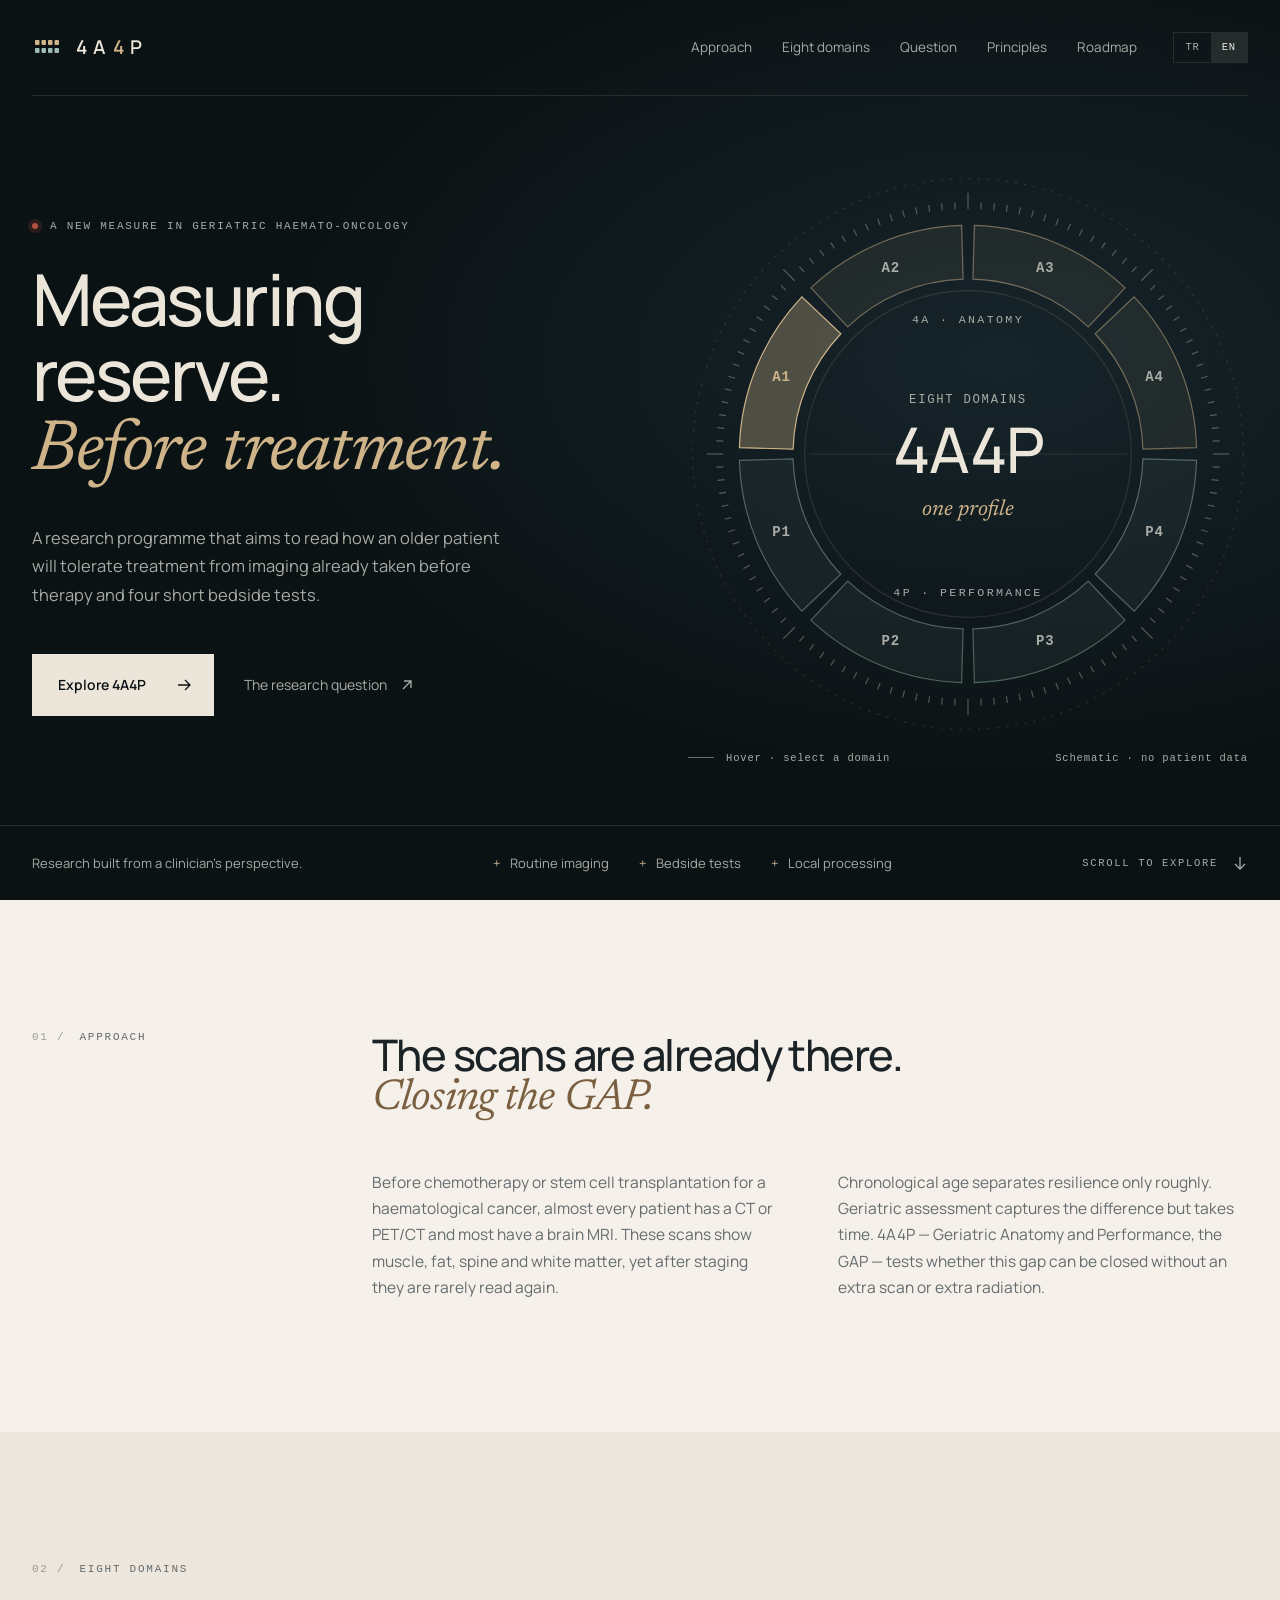
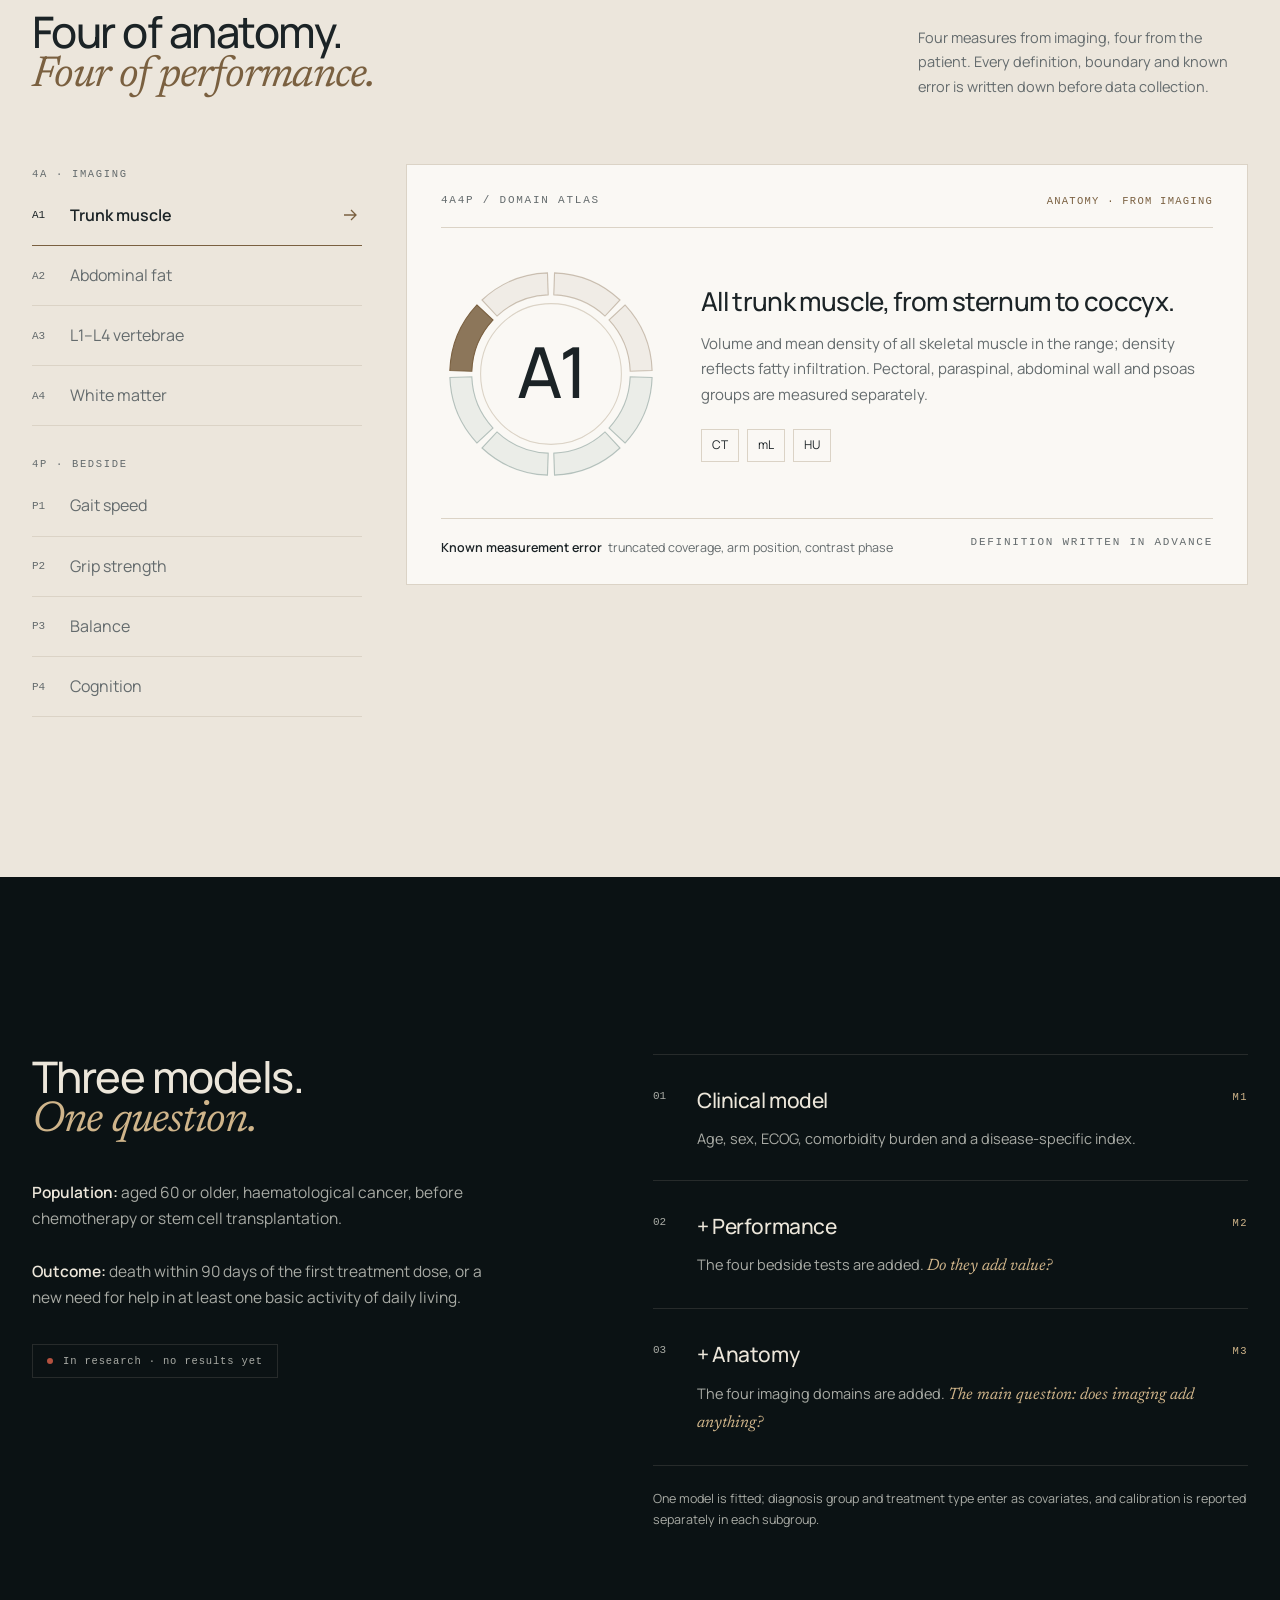
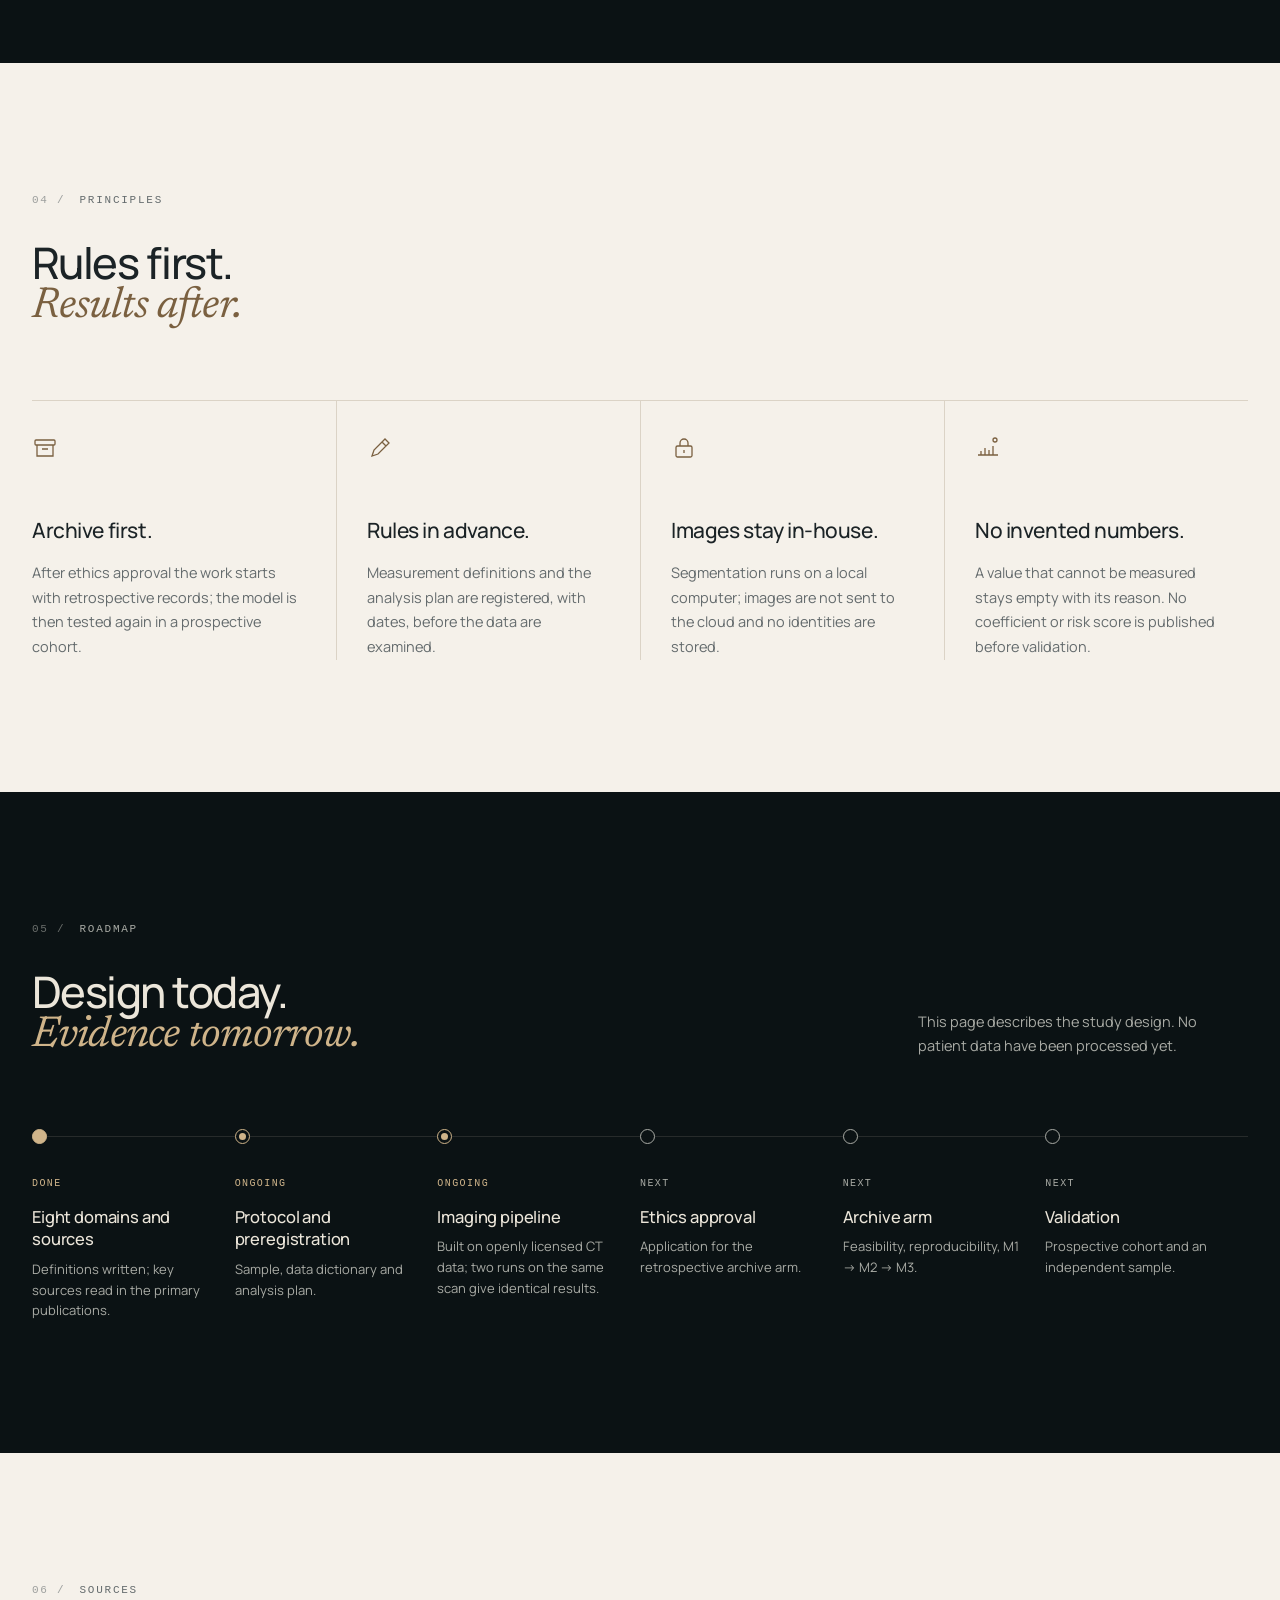
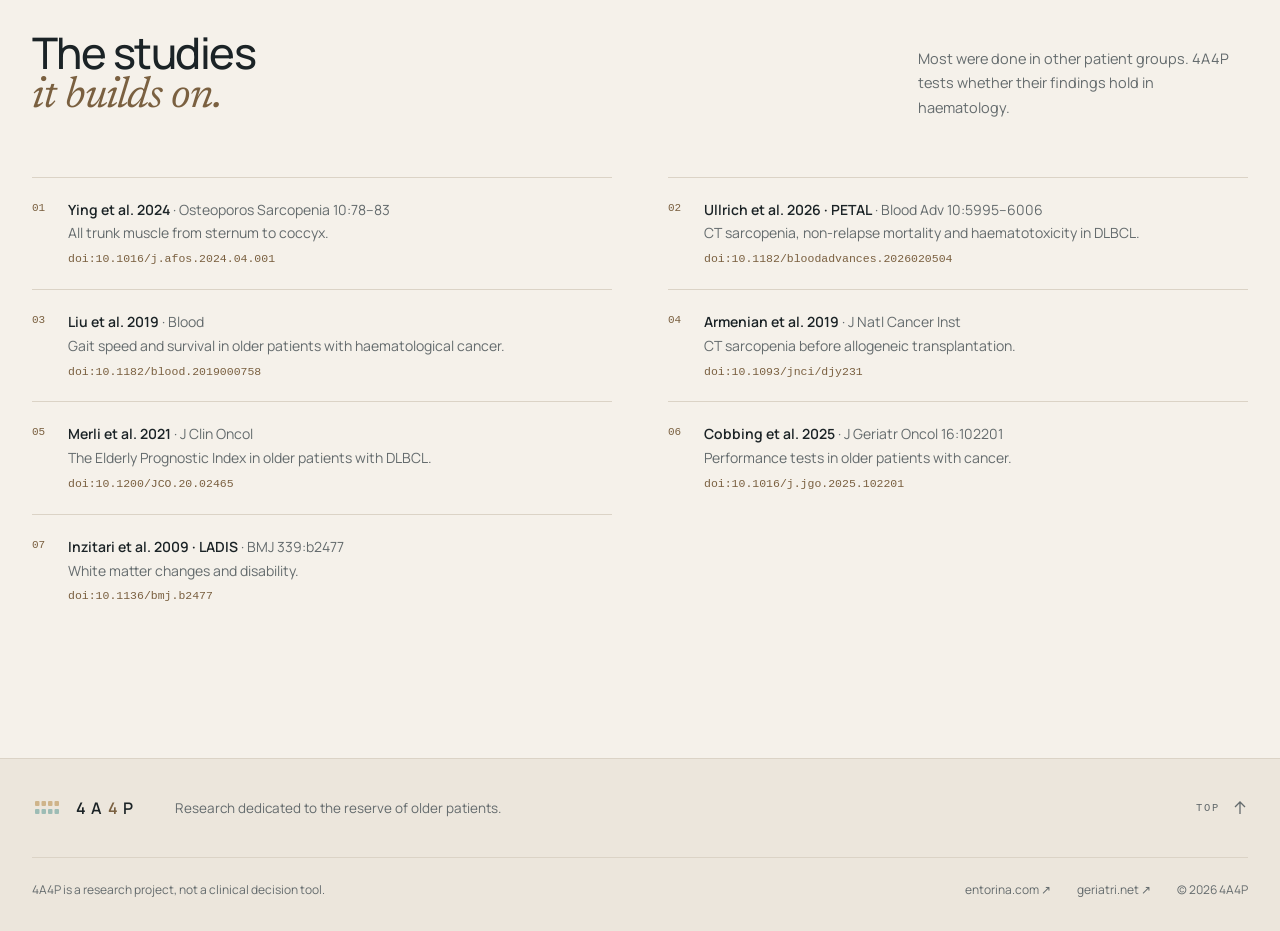
==== index.html @ e82888c2 "GAP kelime oyunu (Geriatric Anatomy and Performance) Co-Authored-By: Claude Opus 5.5 <noreply@anthro" ====
<!doctype html>
<html lang="tr">
<head>
<meta charset="utf-8">
<meta name="viewport" content="width=device-width, initial-scale=1">
<title>4A4P — Geriatrik Anatomi ve Performans Skoru</title>
<meta name="description" content="Yaşlı hematoloji hastalarında tedavi öncesi rutin görüntüleme ve dört kısa yatak başı testiyle 90 gün içindeki ölüm ya da bağımlılık gelişimini öngörmeyi amaçlayan araştırma programı.">
<meta name="robots" content="noindex, nofollow">
<meta name="theme-color" content="#0b1214">
<link rel="alternate" hreflang="tr" href="https://4a4p.com/">
<link rel="alternate" hreflang="en" href="https://4a4p.com/en/">
<link rel="icon" href="/assets/favicon.svg" type="image/svg+xml">
<link rel="preload" href="/assets/fonts/manrope-variable.woff" as="font" type="font/woff" crossorigin>
<link rel="stylesheet" href="/assets/site.css">
<script>
  document.documentElement.classList.add("js");
  try { var t = localStorage.getItem("4a4p-dil"); if (!t && !/^tr/i.test(navigator.language || "")) location.replace("/en/"); } catch (e) {}
</script>
</head>
<body>
<div class="progress" id="progress"></div>
<header class="top">
  <div class="wrap">
    <a class="brand" href="/" aria-label="4A4P"><svg viewBox="0 0 30 30" aria-hidden="true"><rect x="3.0" y="8" width="4.5" height="5" rx="1" fill="var(--gold)"/><rect x="9.5" y="8" width="4.5" height="5" rx="1" fill="var(--gold)"/><rect x="16.0" y="8" width="4.5" height="5" rx="1" fill="var(--gold)"/><rect x="22.5" y="8" width="4.5" height="5" rx="1" fill="var(--gold)"/><rect x="3.0" y="16" width="4.5" height="5" rx="1" fill="var(--sage)"/><rect x="9.5" y="16" width="4.5" height="5" rx="1" fill="var(--sage)"/><rect x="16.0" y="16" width="4.5" height="5" rx="1" fill="var(--sage)"/><rect x="22.5" y="16" width="4.5" height="5" rx="1" fill="var(--sage)"/></svg><span>4A<b>4</b>P</span></a>
    <nav><a href="#yaklasim">Yaklaşım</a><a href="#alanlar">Sekiz alan</a><a href="#soru">Soru</a><a href="#ilkeler">İlkeler</a><a href="#yol">Yol haritası</a></nav>
    <div class="lang"><span>TR</span><a href="/en/" data-dil="en">EN</a></div>
  </div>
</header>

<section class="hero dark">
  <div class="wrap hero-grid">
    <div>
      <p class="label eyebrow reveal">Geriatrik hemato-onkoloji için yeni bir ölçüm yaklaşımı</p>
      <h1 class="display reveal" style="--d:120ms">Rezervi ölçmek.<em>Tedaviden önce.</em></h1>
      <p class="lead reveal" style="--d:260ms">Tedavi öncesinde zaten çekilmiş görüntülerle ve yatak başında yapılan dört kısa testle, yaşlı hastanın tedaviyi ne ölçüde kaldırabileceğini öngörmeyi amaçlayan bir araştırma programı.</p>
      <div class="cta reveal" style="--d:380ms">
        <a class="btn" href="#alanlar">4A4P&#x27;yi keşfedin<svg class="arrow" viewBox="0 0 16 16" fill="none" stroke="currentColor" stroke-width="1.3"><path d="M2 8h12M9 3l5 5-5 5"/></svg></a>
        <a class="link" href="#soru">Araştırma sorusu<svg class="arrow" viewBox="0 0 16 16" fill="none" stroke="currentColor" stroke-width="1.3"><path d="M4 12 12 4M5 4h7v7"/></svg></a>
      </div>
    </div>
    <figure class="dial reveal" style="--d:200ms">
      <svg viewBox="0 0 480 480" role="img" aria-label="Sekiz alanlı profil kadranı (şematik)">
  <circle cx="240" cy="240" r="236" fill="none" stroke="var(--night-line)" stroke-dasharray="2 6"/>
  <g class="ticks" stroke="var(--on-night-2)" stroke-opacity="0.45" stroke-width="1"><line x1="450.0" y1="240.0" x2="464.0" y2="240.0"/><line x1="449.7" y1="251.0" x2="455.7" y2="251.3"/><line x1="448.8" y1="262.0" x2="454.8" y2="262.6"/><line x1="447.4" y1="272.9" x2="453.3" y2="273.8"/><line x1="445.4" y1="283.7" x2="451.3" y2="284.9"/><line x1="442.8" y1="294.4" x2="448.6" y2="295.9"/><line x1="439.7" y1="304.9" x2="445.4" y2="306.7"/><line x1="436.1" y1="315.3" x2="441.7" y2="317.4"/><line x1="431.8" y1="325.4" x2="437.3" y2="327.9"/><line x1="427.1" y1="335.3" x2="432.5" y2="338.1"/><line x1="421.9" y1="345.0" x2="427.1" y2="348.0"/><line x1="416.1" y1="354.4" x2="421.2" y2="357.6"/><line x1="409.9" y1="363.4" x2="414.7" y2="367.0"/><line x1="403.2" y1="372.2" x2="407.9" y2="375.9"/><line x1="396.1" y1="380.5" x2="400.5" y2="384.5"/><line x1="388.5" y1="388.5" x2="398.4" y2="398.4"/><line x1="380.5" y1="396.1" x2="384.5" y2="400.5"/><line x1="372.2" y1="403.2" x2="375.9" y2="407.9"/><line x1="363.4" y1="409.9" x2="367.0" y2="414.7"/><line x1="354.4" y1="416.1" x2="357.6" y2="421.2"/><line x1="345.0" y1="421.9" x2="348.0" y2="427.1"/><line x1="335.3" y1="427.1" x2="338.1" y2="432.5"/><line x1="325.4" y1="431.8" x2="327.9" y2="437.3"/><line x1="315.3" y1="436.1" x2="317.4" y2="441.7"/><line x1="304.9" y1="439.7" x2="306.7" y2="445.4"/><line x1="294.4" y1="442.8" x2="295.9" y2="448.6"/><line x1="283.7" y1="445.4" x2="284.9" y2="451.3"/><line x1="272.9" y1="447.4" x2="273.8" y2="453.3"/><line x1="262.0" y1="448.8" x2="262.6" y2="454.8"/><line x1="251.0" y1="449.7" x2="251.3" y2="455.7"/><line x1="240.0" y1="450.0" x2="240.0" y2="464.0"/><line x1="229.0" y1="449.7" x2="228.7" y2="455.7"/><line x1="218.0" y1="448.8" x2="217.4" y2="454.8"/><line x1="207.1" y1="447.4" x2="206.2" y2="453.3"/><line x1="196.3" y1="445.4" x2="195.1" y2="451.3"/><line x1="185.6" y1="442.8" x2="184.1" y2="448.6"/><line x1="175.1" y1="439.7" x2="173.3" y2="445.4"/><line x1="164.7" y1="436.1" x2="162.6" y2="441.7"/><line x1="154.6" y1="431.8" x2="152.1" y2="437.3"/><line x1="144.7" y1="427.1" x2="141.9" y2="432.5"/><line x1="135.0" y1="421.9" x2="132.0" y2="427.1"/><line x1="125.6" y1="416.1" x2="122.4" y2="421.2"/><line x1="116.6" y1="409.9" x2="113.0" y2="414.7"/><line x1="107.8" y1="403.2" x2="104.1" y2="407.9"/><line x1="99.5" y1="396.1" x2="95.5" y2="400.5"/><line x1="91.5" y1="388.5" x2="81.6" y2="398.4"/><line x1="83.9" y1="380.5" x2="79.5" y2="384.5"/><line x1="76.8" y1="372.2" x2="72.1" y2="375.9"/><line x1="70.1" y1="363.4" x2="65.3" y2="367.0"/><line x1="63.9" y1="354.4" x2="58.8" y2="357.6"/><line x1="58.1" y1="345.0" x2="52.9" y2="348.0"/><line x1="52.9" y1="335.3" x2="47.5" y2="338.1"/><line x1="48.2" y1="325.4" x2="42.7" y2="327.9"/><line x1="43.9" y1="315.3" x2="38.3" y2="317.4"/><line x1="40.3" y1="304.9" x2="34.6" y2="306.7"/><line x1="37.2" y1="294.4" x2="31.4" y2="295.9"/><line x1="34.6" y1="283.7" x2="28.7" y2="284.9"/><line x1="32.6" y1="272.9" x2="26.7" y2="273.8"/><line x1="31.2" y1="262.0" x2="25.2" y2="262.6"/><line x1="30.3" y1="251.0" x2="24.3" y2="251.3"/><line x1="30.0" y1="240.0" x2="16.0" y2="240.0"/><line x1="30.3" y1="229.0" x2="24.3" y2="228.7"/><line x1="31.2" y1="218.0" x2="25.2" y2="217.4"/><line x1="32.6" y1="207.1" x2="26.7" y2="206.2"/><line x1="34.6" y1="196.3" x2="28.7" y2="195.1"/><line x1="37.2" y1="185.6" x2="31.4" y2="184.1"/><line x1="40.3" y1="175.1" x2="34.6" y2="173.3"/><line x1="43.9" y1="164.7" x2="38.3" y2="162.6"/><line x1="48.2" y1="154.6" x2="42.7" y2="152.1"/><line x1="52.9" y1="144.7" x2="47.5" y2="141.9"/><line x1="58.1" y1="135.0" x2="52.9" y2="132.0"/><line x1="63.9" y1="125.6" x2="58.8" y2="122.4"/><line x1="70.1" y1="116.6" x2="65.3" y2="113.0"/><line x1="76.8" y1="107.8" x2="72.1" y2="104.1"/><line x1="83.9" y1="99.5" x2="79.5" y2="95.5"/><line x1="91.5" y1="91.5" x2="81.6" y2="81.6"/><line x1="99.5" y1="83.9" x2="95.5" y2="79.5"/><line x1="107.8" y1="76.8" x2="104.1" y2="72.1"/><line x1="116.6" y1="70.1" x2="113.0" y2="65.3"/><line x1="125.6" y1="63.9" x2="122.4" y2="58.8"/><line x1="135.0" y1="58.1" x2="132.0" y2="52.9"/><line x1="144.7" y1="52.9" x2="141.9" y2="47.5"/><line x1="154.6" y1="48.2" x2="152.1" y2="42.7"/><line x1="164.7" y1="43.9" x2="162.6" y2="38.3"/><line x1="175.1" y1="40.3" x2="173.3" y2="34.6"/><line x1="185.6" y1="37.2" x2="184.1" y2="31.4"/><line x1="196.3" y1="34.6" x2="195.1" y2="28.7"/><line x1="207.1" y1="32.6" x2="206.2" y2="26.7"/><line x1="218.0" y1="31.2" x2="217.4" y2="25.2"/><line x1="229.0" y1="30.3" x2="228.7" y2="24.3"/><line x1="240.0" y1="30.0" x2="240.0" y2="16.0"/><line x1="251.0" y1="30.3" x2="251.3" y2="24.3"/><line x1="262.0" y1="31.2" x2="262.6" y2="25.2"/><line x1="272.9" y1="32.6" x2="273.8" y2="26.7"/><line x1="283.7" y1="34.6" x2="284.9" y2="28.7"/><line x1="294.4" y1="37.2" x2="295.9" y2="31.4"/><line x1="304.9" y1="40.3" x2="306.7" y2="34.6"/><line x1="315.3" y1="43.9" x2="317.4" y2="38.3"/><line x1="325.4" y1="48.2" x2="327.9" y2="42.7"/><line x1="335.3" y1="52.9" x2="338.1" y2="47.5"/><line x1="345.0" y1="58.1" x2="348.0" y2="52.9"/><line x1="354.4" y1="63.9" x2="357.6" y2="58.8"/><line x1="363.4" y1="70.1" x2="367.0" y2="65.3"/><line x1="372.2" y1="76.8" x2="375.9" y2="72.1"/><line x1="380.5" y1="83.9" x2="384.5" y2="79.5"/><line x1="388.5" y1="91.5" x2="398.4" y2="81.6"/><line x1="396.1" y1="99.5" x2="400.5" y2="95.5"/><line x1="403.2" y1="107.8" x2="407.9" y2="104.1"/><line x1="409.9" y1="116.6" x2="414.7" y2="113.0"/><line x1="416.1" y1="125.6" x2="421.2" y2="122.4"/><line x1="421.9" y1="135.0" x2="427.1" y2="132.0"/><line x1="427.1" y1="144.7" x2="432.5" y2="141.9"/><line x1="431.8" y1="154.6" x2="437.3" y2="152.1"/><line x1="436.1" y1="164.7" x2="441.7" y2="162.6"/><line x1="439.7" y1="175.1" x2="445.4" y2="173.3"/><line x1="442.8" y1="185.6" x2="448.6" y2="184.1"/><line x1="445.4" y1="196.3" x2="451.3" y2="195.1"/><line x1="447.4" y1="207.1" x2="453.3" y2="206.2"/><line x1="448.8" y1="218.0" x2="454.8" y2="217.4"/><line x1="449.7" y1="229.0" x2="455.7" y2="228.7"/></g>
  <circle cx="240" cy="240" r="140" fill="none" stroke="var(--night-line)"/>
  <line x1="104" y1="240" x2="376" y2="240" stroke="var(--night-line)"/>
  <g class="sector a" data-kod="A1" data-ad="Gövde kası" tabindex="0" role="button" aria-label="A1 Gövde kası"><path d="M44.08 234.53 A196 196 0 0 1 97.59 105.33 L131.01 136.94 A150 150 0 0 0 90.06 235.81 Z" stroke-width="1"/><text x="80.2" y="177.8" text-anchor="middle">A1</text></g><g class="sector a" data-kod="A2" data-ad="Karın yağı" tabindex="0" role="button" aria-label="A2 Karın yağı"><path d="M105.33 97.59 A196 196 0 0 1 234.53 44.08 L235.81 90.06 A150 150 0 0 0 136.94 131.01 Z" stroke-width="1"/><text x="173.8" y="84.2" text-anchor="middle">A2</text></g><g class="sector a" data-kod="A3" data-ad="L1–L4 vertebraları" tabindex="0" role="button" aria-label="A3 L1–L4 vertebraları"><path d="M245.47 44.08 A196 196 0 0 1 374.67 97.59 L343.06 131.01 A150 150 0 0 0 244.19 90.06 Z" stroke-width="1"/><text x="306.2" y="84.2" text-anchor="middle">A3</text></g><g class="sector a" data-kod="A4" data-ad="Beyaz cevher" tabindex="0" role="button" aria-label="A4 Beyaz cevher"><path d="M382.41 105.33 A196 196 0 0 1 435.92 234.53 L389.94 235.81 A150 150 0 0 0 348.99 136.94 Z" stroke-width="1"/><text x="399.8" y="177.8" text-anchor="middle">A4</text></g><g class="sector p" data-kod="P1" data-ad="Yürüme hızı" tabindex="0" role="button" aria-label="P1 Yürüme hızı"><path d="M97.59 374.67 A196 196 0 0 1 44.08 245.47 L90.06 244.19 A150 150 0 0 0 131.01 343.06 Z" stroke-width="1"/><text x="80.2" y="310.2" text-anchor="middle">P1</text></g><g class="sector p" data-kod="P2" data-ad="Kavrama gücü" tabindex="0" role="button" aria-label="P2 Kavrama gücü"><path d="M234.53 435.92 A196 196 0 0 1 105.33 382.41 L136.94 348.99 A150 150 0 0 0 235.81 389.94 Z" stroke-width="1"/><text x="173.8" y="403.8" text-anchor="middle">P2</text></g><g class="sector p" data-kod="P3" data-ad="Denge" tabindex="0" role="button" aria-label="P3 Denge"><path d="M374.67 382.41 A196 196 0 0 1 245.47 435.92 L244.19 389.94 A150 150 0 0 0 343.06 348.99 Z" stroke-width="1"/><text x="306.2" y="403.8" text-anchor="middle">P3</text></g><g class="sector p" data-kod="P4" data-ad="Bilişsel durum" tabindex="0" role="button" aria-label="P4 Bilişsel durum"><path d="M435.92 245.47 A196 196 0 0 1 382.41 374.67 L348.99 343.06 A150 150 0 0 0 389.94 244.19 Z" stroke-width="1"/><text x="399.8" y="310.2" text-anchor="middle">P4</text></g>
  <text class="axis" x="240" y="128" text-anchor="middle">4A · ANATOMİ</text>
  <text class="axis" x="240" y="362" text-anchor="middle">4P · PERFORMANS</text>
  <text class="core-sub" id="core-sub" x="240" y="196" text-anchor="middle">sekiz alan</text>
  <text class="core-code" id="core-code" x="240" y="256" text-anchor="middle">4A4P</text>
  <text class="core-name" id="core-name" x="240" y="292" text-anchor="middle">tek profil</text>
</svg>
      <figcaption class="dial-note"><span><i></i>Üzerine gelin ya da bir alan seçin</span><span>Şematik · hasta verisi içermez</span></figcaption>
    </figure>
  </div>
  <div class="hero-bar"><div class="wrap">
    <span>Hekim bakışıyla kurulan bir araştırma.</span>
    <div class="feats"><span>Rutin görüntüleme</span><span>Yatak başı testler</span><span>Yerelde işleme</span></div>
    <a class="down" href="#yaklasim">Aşağı kaydırın<svg class="arrow" viewBox="0 0 16 16" fill="none" stroke="currentColor" stroke-width="1.3"><path d="M8 2v12M3 9l5 5 5-5"/></svg></a>
  </div></div>
</section>

<section class="sec light" id="yaklasim">
  <div class="wrap intro">
    <p class="label reveal"><span class="n">01 /</span>Yaklaşım</p>
    <div>
      <h2 class="display reveal">Görüntüler zaten çekiliyor.<em>Aradaki GAP kapanmıyor.</em></h2>
      <div class="body"><p class="reveal" style="--d:100ms">Hematolojik kanserlerde kemoterapiden ya da kök hücre naklinden önce hemen her hastaya BT ya da PET/BT, çoğuna da beyin MR&#x27;ı çekilir. Bu görüntülerde kas, yağ dokusu, omurga ve beyaz cevher görülür. Ancak evrelemeden sonra bu bilgilere çoğu zaman yeniden bakılmaz.</p><p class="reveal" style="--d:200ms">Takvim yaşı, hastanın tedaviye ne kadar dayanabileceği konusunda yalnızca kaba bir fikir verir. Kapsamlı geriatrik değerlendirme bu farkı daha iyi gösterir ama zaman alır. 4A4P (Geriatric Anatomy and Performance, kısaca GAP), ek çekim yapmadan ve ek radyasyon vermeden bu gap&#x27;in kapatılıp kapatılamayacağını araştırıyor.</p></div>
    </div>
  </div>
</section>

<section class="sec light alt" id="alanlar">
  <div class="wrap">
    <p class="label reveal"><span class="n">02 /</span>Sekiz alan</p>
    <div class="head-row">
      <h2 class="display reveal">Dört anatomik ölçüm.<em>Dört performans testi.</em></h2>
      <p class="side reveal" style="--d:120ms">Ölçümlerin dördü görüntülemeden, dördü doğrudan hastadan alınır. Her ölçümün tanımı, sınırları ve olası hata kaynakları veri toplanmadan önce yazılır.</p>
    </div>
    <div class="atlas reveal">
      <div class="tabs" role="tablist" aria-orientation="vertical">
        <h3>4A · Görüntüleme</h3><ul><li><button class="tab" role="tab" id="tab-A1" aria-controls="pan-A1" aria-selected="true" data-kod="A1"><span class="c">A1</span><span>Gövde kası</span><svg class="arrow" viewBox="0 0 16 16" fill="none" stroke="currentColor" stroke-width="1.3"><path d="M2 8h12M9 3l5 5-5 5"/></svg></button></li><li><button class="tab" role="tab" id="tab-A2" aria-controls="pan-A2" aria-selected="false" data-kod="A2"><span class="c">A2</span><span>Karın yağı</span><svg class="arrow" viewBox="0 0 16 16" fill="none" stroke="currentColor" stroke-width="1.3"><path d="M2 8h12M9 3l5 5-5 5"/></svg></button></li><li><button class="tab" role="tab" id="tab-A3" aria-controls="pan-A3" aria-selected="false" data-kod="A3"><span class="c">A3</span><span>L1–L4 vertebraları</span><svg class="arrow" viewBox="0 0 16 16" fill="none" stroke="currentColor" stroke-width="1.3"><path d="M2 8h12M9 3l5 5-5 5"/></svg></button></li><li><button class="tab" role="tab" id="tab-A4" aria-controls="pan-A4" aria-selected="false" data-kod="A4"><span class="c">A4</span><span>Beyaz cevher</span><svg class="arrow" viewBox="0 0 16 16" fill="none" stroke="currentColor" stroke-width="1.3"><path d="M2 8h12M9 3l5 5-5 5"/></svg></button></li></ul>
        <h3>4P · Yatak başı</h3><ul><li><button class="tab" role="tab" id="tab-P1" aria-controls="pan-P1" aria-selected="false" data-kod="P1"><span class="c">P1</span><span>Yürüme hızı</span><svg class="arrow" viewBox="0 0 16 16" fill="none" stroke="currentColor" stroke-width="1.3"><path d="M2 8h12M9 3l5 5-5 5"/></svg></button></li><li><button class="tab" role="tab" id="tab-P2" aria-controls="pan-P2" aria-selected="false" data-kod="P2"><span class="c">P2</span><span>Kavrama gücü</span><svg class="arrow" viewBox="0 0 16 16" fill="none" stroke="currentColor" stroke-width="1.3"><path d="M2 8h12M9 3l5 5-5 5"/></svg></button></li><li><button class="tab" role="tab" id="tab-P3" aria-controls="pan-P3" aria-selected="false" data-kod="P3"><span class="c">P3</span><span>Denge</span><svg class="arrow" viewBox="0 0 16 16" fill="none" stroke="currentColor" stroke-width="1.3"><path d="M2 8h12M9 3l5 5-5 5"/></svg></button></li><li><button class="tab" role="tab" id="tab-P4" aria-controls="pan-P4" aria-selected="false" data-kod="P4"><span class="c">P4</span><span>Bilişsel durum</span><svg class="arrow" viewBox="0 0 16 16" fill="none" stroke="currentColor" stroke-width="1.3"><path d="M2 8h12M9 3l5 5-5 5"/></svg></button></li></ul>
      </div>
      <div class="panels"><article class="panel" role="tabpanel" id="pan-A1" aria-labelledby="tab-A1" data-kod="A1">
        <div class="panel-top"><span class="label">4A4P / Alan atlası</span><span class="kind a">Anatomi · görüntüleme</span></div>
        <div class="panel-main"><div class="glyph"><svg viewBox="0 0 200 200" aria-hidden="true"><circle cx="100" cy="100" r="64" fill="none" stroke="var(--line)"/><path d="M8.06 96.79 A92 92 0 0 1 32.72 37.26 L47.34 50.90 A72 72 0 0 0 28.04 97.49 Z" fill="var(--bronze)" fill-opacity="0.85" stroke="var(--bronze)" stroke-opacity="1"/><path d="M37.26 32.72 A92 92 0 0 1 96.79 8.06 L97.49 28.04 A72 72 0 0 0 50.90 47.34 Z" fill="var(--bronze)" fill-opacity="0.08" stroke="var(--bronze)" stroke-opacity="0.35"/><path d="M103.21 8.06 A92 92 0 0 1 162.74 32.72 L149.10 47.34 A72 72 0 0 0 102.51 28.04 Z" fill="var(--bronze)" fill-opacity="0.08" stroke="var(--bronze)" stroke-opacity="0.35"/><path d="M167.28 37.26 A92 92 0 0 1 191.94 96.79 L171.96 97.49 A72 72 0 0 0 152.66 50.90 Z" fill="var(--bronze)" fill-opacity="0.08" stroke="var(--bronze)" stroke-opacity="0.35"/><path d="M32.72 162.74 A92 92 0 0 1 8.06 103.21 L28.04 102.51 A72 72 0 0 0 47.34 149.10 Z" fill="var(--sage-d)" fill-opacity="0.08" stroke="var(--sage-d)" stroke-opacity="0.35"/><path d="M96.79 191.94 A92 92 0 0 1 37.26 167.28 L50.90 152.66 A72 72 0 0 0 97.49 171.96 Z" fill="var(--sage-d)" fill-opacity="0.08" stroke="var(--sage-d)" stroke-opacity="0.35"/><path d="M162.74 167.28 A92 92 0 0 1 103.21 191.94 L102.51 171.96 A72 72 0 0 0 149.10 152.66 Z" fill="var(--sage-d)" fill-opacity="0.08" stroke="var(--sage-d)" stroke-opacity="0.35"/><path d="M191.94 103.21 A92 92 0 0 1 167.28 162.74 L152.66 149.10 A72 72 0 0 0 171.96 102.51 Z" fill="var(--sage-d)" fill-opacity="0.08" stroke="var(--sage-d)" stroke-opacity="0.35"/><text class="big" x="100" y="122" text-anchor="middle">A1</text></svg></div><div>
          <h4>Sternumdan koksikse tüm gövde kasları.</h4><p>Bu aralıktaki tüm iskelet kaslarının hacmi ve ortalama yoğunluğu ölçülür. Düşük yoğunluk kas içi yağlanmayı gösterir. Pektoral, paraspinal, karın duvarı ve psoas kasları ayrıca değerlendirilir.</p>
          <div class="chips"><span>BT</span><span>mL</span><span>HU</span></div></div></div>
        <div class="panel-foot"><span><b>Olası hata kaynakları</b>görüntünün bu aralığı tam kapsamaması, kol pozisyonu, kontrast fazı</span><span class="label">Tanım önceden kayıtlı</span></div>
      </article><article class="panel" role="tabpanel" id="pan-A2" aria-labelledby="tab-A2" data-kod="A2">
        <div class="panel-top"><span class="label">4A4P / Alan atlası</span><span class="kind a">Anatomi · görüntüleme</span></div>
        <div class="panel-main"><div class="glyph"><svg viewBox="0 0 200 200" aria-hidden="true"><circle cx="100" cy="100" r="64" fill="none" stroke="var(--line)"/><path d="M8.06 96.79 A92 92 0 0 1 32.72 37.26 L47.34 50.90 A72 72 0 0 0 28.04 97.49 Z" fill="var(--bronze)" fill-opacity="0.08" stroke="var(--bronze)" stroke-opacity="0.35"/><path d="M37.26 32.72 A92 92 0 0 1 96.79 8.06 L97.49 28.04 A72 72 0 0 0 50.90 47.34 Z" fill="var(--bronze)" fill-opacity="0.85" stroke="var(--bronze)" stroke-opacity="1"/><path d="M103.21 8.06 A92 92 0 0 1 162.74 32.72 L149.10 47.34 A72 72 0 0 0 102.51 28.04 Z" fill="var(--bronze)" fill-opacity="0.08" stroke="var(--bronze)" stroke-opacity="0.35"/><path d="M167.28 37.26 A92 92 0 0 1 191.94 96.79 L171.96 97.49 A72 72 0 0 0 152.66 50.90 Z" fill="var(--bronze)" fill-opacity="0.08" stroke="var(--bronze)" stroke-opacity="0.35"/><path d="M32.72 162.74 A92 92 0 0 1 8.06 103.21 L28.04 102.51 A72 72 0 0 0 47.34 149.10 Z" fill="var(--sage-d)" fill-opacity="0.08" stroke="var(--sage-d)" stroke-opacity="0.35"/><path d="M96.79 191.94 A92 92 0 0 1 37.26 167.28 L50.90 152.66 A72 72 0 0 0 97.49 171.96 Z" fill="var(--sage-d)" fill-opacity="0.08" stroke="var(--sage-d)" stroke-opacity="0.35"/><path d="M162.74 167.28 A92 92 0 0 1 103.21 191.94 L102.51 171.96 A72 72 0 0 0 149.10 152.66 Z" fill="var(--sage-d)" fill-opacity="0.08" stroke="var(--sage-d)" stroke-opacity="0.35"/><path d="M191.94 103.21 A92 92 0 0 1 167.28 162.74 L152.66 149.10 A72 72 0 0 0 171.96 102.51 Z" fill="var(--sage-d)" fill-opacity="0.08" stroke="var(--sage-d)" stroke-opacity="0.35"/><text class="big" x="100" y="122" text-anchor="middle">A2</text></svg></div><div>
          <h4>Deri altı ve viseral yağ, ayrı ayrı.</h4><p>Diyafram kubbesi ile iliak krest arasındaki deri altı (SAT) ve viseral (VAT) yağ hacmi ölçülür. Birincil değişken SAT&#x27;tır; az yağ dokusu kötü seyirle ilişkili olabilir.</p>
          <div class="chips"><span>BT</span><span>mL</span></div></div></div>
        <div class="panel-foot"><span><b>Olası hata kaynakları</b>asit, mezenterik kitle, görüntü alanı dışında kalan yağ dokusu</span><span class="label">Tanım önceden kayıtlı</span></div>
      </article><article class="panel" role="tabpanel" id="pan-A3" aria-labelledby="tab-A3" data-kod="A3">
        <div class="panel-top"><span class="label">4A4P / Alan atlası</span><span class="kind a">Anatomi · görüntüleme</span></div>
        <div class="panel-main"><div class="glyph"><svg viewBox="0 0 200 200" aria-hidden="true"><circle cx="100" cy="100" r="64" fill="none" stroke="var(--line)"/><path d="M8.06 96.79 A92 92 0 0 1 32.72 37.26 L47.34 50.90 A72 72 0 0 0 28.04 97.49 Z" fill="var(--bronze)" fill-opacity="0.08" stroke="var(--bronze)" stroke-opacity="0.35"/><path d="M37.26 32.72 A92 92 0 0 1 96.79 8.06 L97.49 28.04 A72 72 0 0 0 50.90 47.34 Z" fill="var(--bronze)" fill-opacity="0.08" stroke="var(--bronze)" stroke-opacity="0.35"/><path d="M103.21 8.06 A92 92 0 0 1 162.74 32.72 L149.10 47.34 A72 72 0 0 0 102.51 28.04 Z" fill="var(--bronze)" fill-opacity="0.85" stroke="var(--bronze)" stroke-opacity="1"/><path d="M167.28 37.26 A92 92 0 0 1 191.94 96.79 L171.96 97.49 A72 72 0 0 0 152.66 50.90 Z" fill="var(--bronze)" fill-opacity="0.08" stroke="var(--bronze)" stroke-opacity="0.35"/><path d="M32.72 162.74 A92 92 0 0 1 8.06 103.21 L28.04 102.51 A72 72 0 0 0 47.34 149.10 Z" fill="var(--sage-d)" fill-opacity="0.08" stroke="var(--sage-d)" stroke-opacity="0.35"/><path d="M96.79 191.94 A92 92 0 0 1 37.26 167.28 L50.90 152.66 A72 72 0 0 0 97.49 171.96 Z" fill="var(--sage-d)" fill-opacity="0.08" stroke="var(--sage-d)" stroke-opacity="0.35"/><path d="M162.74 167.28 A92 92 0 0 1 103.21 191.94 L102.51 171.96 A72 72 0 0 0 149.10 152.66 Z" fill="var(--sage-d)" fill-opacity="0.08" stroke="var(--sage-d)" stroke-opacity="0.35"/><path d="M191.94 103.21 A92 92 0 0 1 167.28 162.74 L152.66 149.10 A72 72 0 0 0 171.96 102.51 Z" fill="var(--sage-d)" fill-opacity="0.08" stroke="var(--sage-d)" stroke-opacity="0.35"/><text class="big" x="100" y="122" text-anchor="middle">A3</text></svg></div><div>
          <h4>Vertebra yüksekliği ve kemik yoğunluğu.</h4><p>Her vertebra gövdesinin ön, orta ve arka yüksekliği ile L1 trabeküler yoğunluğu ölçülür. Kompresyonu radyolog doğrular. Miyelomda kırık hastalığın kendisine bağlı olabileceği için sonuç ayrı yorumlanır.</p>
          <div class="chips"><span>BT</span><span>mm</span><span>HU</span></div></div></div>
        <div class="panel-foot"><span><b>Olası hata kaynakları</b>eğik kesit, dejeneratif değişiklikler, patolojik çökme</span><span class="label">Tanım önceden kayıtlı</span></div>
      </article><article class="panel" role="tabpanel" id="pan-A4" aria-labelledby="tab-A4" data-kod="A4">
        <div class="panel-top"><span class="label">4A4P / Alan atlası</span><span class="kind a">Anatomi · görüntüleme</span></div>
        <div class="panel-main"><div class="glyph"><svg viewBox="0 0 200 200" aria-hidden="true"><circle cx="100" cy="100" r="64" fill="none" stroke="var(--line)"/><path d="M8.06 96.79 A92 92 0 0 1 32.72 37.26 L47.34 50.90 A72 72 0 0 0 28.04 97.49 Z" fill="var(--bronze)" fill-opacity="0.08" stroke="var(--bronze)" stroke-opacity="0.35"/><path d="M37.26 32.72 A92 92 0 0 1 96.79 8.06 L97.49 28.04 A72 72 0 0 0 50.90 47.34 Z" fill="var(--bronze)" fill-opacity="0.08" stroke="var(--bronze)" stroke-opacity="0.35"/><path d="M103.21 8.06 A92 92 0 0 1 162.74 32.72 L149.10 47.34 A72 72 0 0 0 102.51 28.04 Z" fill="var(--bronze)" fill-opacity="0.08" stroke="var(--bronze)" stroke-opacity="0.35"/><path d="M167.28 37.26 A92 92 0 0 1 191.94 96.79 L171.96 97.49 A72 72 0 0 0 152.66 50.90 Z" fill="var(--bronze)" fill-opacity="0.85" stroke="var(--bronze)" stroke-opacity="1"/><path d="M32.72 162.74 A92 92 0 0 1 8.06 103.21 L28.04 102.51 A72 72 0 0 0 47.34 149.10 Z" fill="var(--sage-d)" fill-opacity="0.08" stroke="var(--sage-d)" stroke-opacity="0.35"/><path d="M96.79 191.94 A92 92 0 0 1 37.26 167.28 L50.90 152.66 A72 72 0 0 0 97.49 171.96 Z" fill="var(--sage-d)" fill-opacity="0.08" stroke="var(--sage-d)" stroke-opacity="0.35"/><path d="M162.74 167.28 A92 92 0 0 1 103.21 191.94 L102.51 171.96 A72 72 0 0 0 149.10 152.66 Z" fill="var(--sage-d)" fill-opacity="0.08" stroke="var(--sage-d)" stroke-opacity="0.35"/><path d="M191.94 103.21 A92 92 0 0 1 167.28 162.74 L152.66 149.10 A72 72 0 0 0 171.96 102.51 Z" fill="var(--sage-d)" fill-opacity="0.08" stroke="var(--sage-d)" stroke-opacity="0.35"/><text class="big" x="100" y="122" text-anchor="middle">A4</text></svg></div><div>
          <h4>Beyaz cevher lezyon yükü.</h4><p>Tüm MR&#x27;larda Fazekas derecesi, uygun çekimlerde beyaz cevher hiperintensitelerinin hacmi ölçülür. İki ölçüm birbiriyle karşılaştırılır.</p>
          <div class="chips"><span>MR</span><span>Fazekas 0–3</span><span>mL</span></div></div></div>
        <div class="panel-foot"><span><b>Olası hata kaynakları</b>okuyucular arası uyum, MR&#x27;ın çekilme nedeni</span><span class="label">Tanım önceden kayıtlı</span></div>
      </article><article class="panel" role="tabpanel" id="pan-P1" aria-labelledby="tab-P1" data-kod="P1">
        <div class="panel-top"><span class="label">4A4P / Alan atlası</span><span class="kind p">Performans · yatak başı</span></div>
        <div class="panel-main"><div class="glyph"><svg viewBox="0 0 200 200" aria-hidden="true"><circle cx="100" cy="100" r="64" fill="none" stroke="var(--line)"/><path d="M8.06 96.79 A92 92 0 0 1 32.72 37.26 L47.34 50.90 A72 72 0 0 0 28.04 97.49 Z" fill="var(--bronze)" fill-opacity="0.08" stroke="var(--bronze)" stroke-opacity="0.35"/><path d="M37.26 32.72 A92 92 0 0 1 96.79 8.06 L97.49 28.04 A72 72 0 0 0 50.90 47.34 Z" fill="var(--bronze)" fill-opacity="0.08" stroke="var(--bronze)" stroke-opacity="0.35"/><path d="M103.21 8.06 A92 92 0 0 1 162.74 32.72 L149.10 47.34 A72 72 0 0 0 102.51 28.04 Z" fill="var(--bronze)" fill-opacity="0.08" stroke="var(--bronze)" stroke-opacity="0.35"/><path d="M167.28 37.26 A92 92 0 0 1 191.94 96.79 L171.96 97.49 A72 72 0 0 0 152.66 50.90 Z" fill="var(--bronze)" fill-opacity="0.08" stroke="var(--bronze)" stroke-opacity="0.35"/><path d="M32.72 162.74 A92 92 0 0 1 8.06 103.21 L28.04 102.51 A72 72 0 0 0 47.34 149.10 Z" fill="var(--sage-d)" fill-opacity="0.85" stroke="var(--sage-d)" stroke-opacity="1"/><path d="M96.79 191.94 A92 92 0 0 1 37.26 167.28 L50.90 152.66 A72 72 0 0 0 97.49 171.96 Z" fill="var(--sage-d)" fill-opacity="0.08" stroke="var(--sage-d)" stroke-opacity="0.35"/><path d="M162.74 167.28 A92 92 0 0 1 103.21 191.94 L102.51 171.96 A72 72 0 0 0 149.10 152.66 Z" fill="var(--sage-d)" fill-opacity="0.08" stroke="var(--sage-d)" stroke-opacity="0.35"/><path d="M191.94 103.21 A92 92 0 0 1 167.28 162.74 L152.66 149.10 A72 72 0 0 0 171.96 102.51 Z" fill="var(--sage-d)" fill-opacity="0.08" stroke="var(--sage-d)" stroke-opacity="0.35"/><text class="big" x="100" y="122" text-anchor="middle">P1</text></svg></div><div>
          <h4>Olağan hızda 4 metre yürüme.</h4><p>Yaşlı hematoloji hastalarında kanıtı en güçlü yatak başı ölçümdür. Sürekli değişken olarak kullanılır.</p>
          <div class="chips"><span>Yatak başı</span><span>m/s</span></div></div></div>
        <div class="panel-foot"><span><b>Olası hata kaynakları</b>başlangıç şekli, yürüme yardımcısı kullanımı</span><span class="label">Tanım önceden kayıtlı</span></div>
      </article><article class="panel" role="tabpanel" id="pan-P2" aria-labelledby="tab-P2" data-kod="P2">
        <div class="panel-top"><span class="label">4A4P / Alan atlası</span><span class="kind p">Performans · yatak başı</span></div>
        <div class="panel-main"><div class="glyph"><svg viewBox="0 0 200 200" aria-hidden="true"><circle cx="100" cy="100" r="64" fill="none" stroke="var(--line)"/><path d="M8.06 96.79 A92 92 0 0 1 32.72 37.26 L47.34 50.90 A72 72 0 0 0 28.04 97.49 Z" fill="var(--bronze)" fill-opacity="0.08" stroke="var(--bronze)" stroke-opacity="0.35"/><path d="M37.26 32.72 A92 92 0 0 1 96.79 8.06 L97.49 28.04 A72 72 0 0 0 50.90 47.34 Z" fill="var(--bronze)" fill-opacity="0.08" stroke="var(--bronze)" stroke-opacity="0.35"/><path d="M103.21 8.06 A92 92 0 0 1 162.74 32.72 L149.10 47.34 A72 72 0 0 0 102.51 28.04 Z" fill="var(--bronze)" fill-opacity="0.08" stroke="var(--bronze)" stroke-opacity="0.35"/><path d="M167.28 37.26 A92 92 0 0 1 191.94 96.79 L171.96 97.49 A72 72 0 0 0 152.66 50.90 Z" fill="var(--bronze)" fill-opacity="0.08" stroke="var(--bronze)" stroke-opacity="0.35"/><path d="M32.72 162.74 A92 92 0 0 1 8.06 103.21 L28.04 102.51 A72 72 0 0 0 47.34 149.10 Z" fill="var(--sage-d)" fill-opacity="0.08" stroke="var(--sage-d)" stroke-opacity="0.35"/><path d="M96.79 191.94 A92 92 0 0 1 37.26 167.28 L50.90 152.66 A72 72 0 0 0 97.49 171.96 Z" fill="var(--sage-d)" fill-opacity="0.85" stroke="var(--sage-d)" stroke-opacity="1"/><path d="M162.74 167.28 A92 92 0 0 1 103.21 191.94 L102.51 171.96 A72 72 0 0 0 149.10 152.66 Z" fill="var(--sage-d)" fill-opacity="0.08" stroke="var(--sage-d)" stroke-opacity="0.35"/><path d="M191.94 103.21 A92 92 0 0 1 167.28 162.74 L152.66 149.10 A72 72 0 0 0 171.96 102.51 Z" fill="var(--sage-d)" fill-opacity="0.08" stroke="var(--sage-d)" stroke-opacity="0.35"/><text class="big" x="100" y="122" text-anchor="middle">P2</text></svg></div><div>
          <h4>Dinamometreyle el kavrama gücü.</h4><p>Denemelerin en iyisi alınır ve cinsiyete göre değerlendirilir. Görüntülemedeki kas ölçümünü işlev yönünden tamamlar.</p>
          <div class="chips"><span>Dinamometre</span><span>kg</span></div></div></div>
        <div class="panel-foot"><span><b>Olası hata kaynakları</b>cihaz ve kalibrasyonu, ölçülen el</span><span class="label">Tanım önceden kayıtlı</span></div>
      </article><article class="panel" role="tabpanel" id="pan-P3" aria-labelledby="tab-P3" data-kod="P3">
        <div class="panel-top"><span class="label">4A4P / Alan atlası</span><span class="kind p">Performans · yatak başı</span></div>
        <div class="panel-main"><div class="glyph"><svg viewBox="0 0 200 200" aria-hidden="true"><circle cx="100" cy="100" r="64" fill="none" stroke="var(--line)"/><path d="M8.06 96.79 A92 92 0 0 1 32.72 37.26 L47.34 50.90 A72 72 0 0 0 28.04 97.49 Z" fill="var(--bronze)" fill-opacity="0.08" stroke="var(--bronze)" stroke-opacity="0.35"/><path d="M37.26 32.72 A92 92 0 0 1 96.79 8.06 L97.49 28.04 A72 72 0 0 0 50.90 47.34 Z" fill="var(--bronze)" fill-opacity="0.08" stroke="var(--bronze)" stroke-opacity="0.35"/><path d="M103.21 8.06 A92 92 0 0 1 162.74 32.72 L149.10 47.34 A72 72 0 0 0 102.51 28.04 Z" fill="var(--bronze)" fill-opacity="0.08" stroke="var(--bronze)" stroke-opacity="0.35"/><path d="M167.28 37.26 A92 92 0 0 1 191.94 96.79 L171.96 97.49 A72 72 0 0 0 152.66 50.90 Z" fill="var(--bronze)" fill-opacity="0.08" stroke="var(--bronze)" stroke-opacity="0.35"/><path d="M32.72 162.74 A92 92 0 0 1 8.06 103.21 L28.04 102.51 A72 72 0 0 0 47.34 149.10 Z" fill="var(--sage-d)" fill-opacity="0.08" stroke="var(--sage-d)" stroke-opacity="0.35"/><path d="M96.79 191.94 A92 92 0 0 1 37.26 167.28 L50.90 152.66 A72 72 0 0 0 97.49 171.96 Z" fill="var(--sage-d)" fill-opacity="0.08" stroke="var(--sage-d)" stroke-opacity="0.35"/><path d="M162.74 167.28 A92 92 0 0 1 103.21 191.94 L102.51 171.96 A72 72 0 0 0 149.10 152.66 Z" fill="var(--sage-d)" fill-opacity="0.85" stroke="var(--sage-d)" stroke-opacity="1"/><path d="M191.94 103.21 A92 92 0 0 1 167.28 162.74 L152.66 149.10 A72 72 0 0 0 171.96 102.51 Z" fill="var(--sage-d)" fill-opacity="0.08" stroke="var(--sage-d)" stroke-opacity="0.35"/><text class="big" x="100" y="122" text-anchor="middle">P3</text></svg></div><div>
          <h4>Ayakta denge.</h4><p>Kısa Fiziksel Performans Bataryası&#x27;nın (SPPB) tamamı kaydedilir. Skora denge alt puanı girer; toplam puan keşif amaçlı analizlerde kullanılır.</p>
          <div class="chips"><span>SPPB</span><span>0–4 · 0–12</span></div></div></div>
        <div class="panel-foot"><span><b>Olası hata kaynakları</b>tavan etkisi, süre ölçümü</span><span class="label">Tanım önceden kayıtlı</span></div>
      </article><article class="panel" role="tabpanel" id="pan-P4" aria-labelledby="tab-P4" data-kod="P4">
        <div class="panel-top"><span class="label">4A4P / Alan atlası</span><span class="kind p">Performans · yatak başı</span></div>
        <div class="panel-main"><div class="glyph"><svg viewBox="0 0 200 200" aria-hidden="true"><circle cx="100" cy="100" r="64" fill="none" stroke="var(--line)"/><path d="M8.06 96.79 A92 92 0 0 1 32.72 37.26 L47.34 50.90 A72 72 0 0 0 28.04 97.49 Z" fill="var(--bronze)" fill-opacity="0.08" stroke="var(--bronze)" stroke-opacity="0.35"/><path d="M37.26 32.72 A92 92 0 0 1 96.79 8.06 L97.49 28.04 A72 72 0 0 0 50.90 47.34 Z" fill="var(--bronze)" fill-opacity="0.08" stroke="var(--bronze)" stroke-opacity="0.35"/><path d="M103.21 8.06 A92 92 0 0 1 162.74 32.72 L149.10 47.34 A72 72 0 0 0 102.51 28.04 Z" fill="var(--bronze)" fill-opacity="0.08" stroke="var(--bronze)" stroke-opacity="0.35"/><path d="M167.28 37.26 A92 92 0 0 1 191.94 96.79 L171.96 97.49 A72 72 0 0 0 152.66 50.90 Z" fill="var(--bronze)" fill-opacity="0.08" stroke="var(--bronze)" stroke-opacity="0.35"/><path d="M32.72 162.74 A92 92 0 0 1 8.06 103.21 L28.04 102.51 A72 72 0 0 0 47.34 149.10 Z" fill="var(--sage-d)" fill-opacity="0.08" stroke="var(--sage-d)" stroke-opacity="0.35"/><path d="M96.79 191.94 A92 92 0 0 1 37.26 167.28 L50.90 152.66 A72 72 0 0 0 97.49 171.96 Z" fill="var(--sage-d)" fill-opacity="0.08" stroke="var(--sage-d)" stroke-opacity="0.35"/><path d="M162.74 167.28 A92 92 0 0 1 103.21 191.94 L102.51 171.96 A72 72 0 0 0 149.10 152.66 Z" fill="var(--sage-d)" fill-opacity="0.08" stroke="var(--sage-d)" stroke-opacity="0.35"/><path d="M191.94 103.21 A92 92 0 0 1 167.28 162.74 L152.66 149.10 A72 72 0 0 0 171.96 102.51 Z" fill="var(--sage-d)" fill-opacity="0.85" stroke="var(--sage-d)" stroke-opacity="1"/><text class="big" x="100" y="122" text-anchor="middle">P4</text></svg></div><div>
          <h4>Mini Mental Test ve eğitim düzeyi.</h4><p>Standardize Mini Mental Test puanı, eğitim düzeyiyle birlikte değerlendirilir. Beyaz cevher bulgularıyla yan yana incelenir.</p>
          <div class="chips"><span>SMMT</span><span>0–30</span></div></div></div>
        <div class="panel-foot"><span><b>Olası hata kaynakları</b>eğitim düzeyi, işitme ve görme kaybı, deliryum</span><span class="label">Tanım önceden kayıtlı</span></div>
      </article></div>
    </div>
  </div>
</section>

<section class="sec dark" id="soru">
  <div class="wrap">
    <p class="label reveal"><span class="n">03 /</span>Soru</p>
    <div class="question" style="margin-top:34px">
      <div>
        <h2 class="display reveal">Üç model.<em>Tek soru.</em></h2>
        <p class="lead reveal" style="--d:120ms"><b>Hasta grubu:</b> kemoterapi ya da kök hücre nakli planlanan, 60 yaş ve üzeri hematolojik kanser hastaları.<br><br><b>Sonlanım:</b> ilk tedavi dozundan sonraki 90 gün içinde ölüm ya da en az bir temel günlük yaşam aktivitesinde yeni gelişen bağımlılık.</p>
        <span class="status reveal" style="--d:200ms">Araştırma aşamasında · henüz sonuç yok</span>
      </div>
      <div>
        <ol class="models"><li class="reveal" style="--d:0ms"><span class="n">01</span><h3>Klinik model</h3><span class="tag">M1</span><p>Yaş, cinsiyet, ECOG, eşlik eden hastalık yükü ve hastalığa özgü prognostik indeks.</p></li><li class="reveal" style="--d:90ms"><span class="n">02</span><h3>+ Performans</h3><span class="tag">M2</span><p>Dört yatak başı testi eklenir. <em>Tahmine katkı sağlıyor mu?</em></p></li><li class="reveal" style="--d:180ms"><span class="n">03</span><h3>+ Anatomi</h3><span class="tag">M3</span><p>Dört görüntüleme ölçümü eklenir. <em>Asıl soru: görüntüleme tahmini iyileştiriyor mu?</em></p></li></ol>
        <p class="models-note reveal">Tek bir model kurulur. Tanı grubu ve tedavi türü modelde değişken olarak yer alır; kalibrasyon her alt grup için ayrı raporlanır.</p>
      </div>
    </div>
  </div>
</section>

<section class="sec light" id="ilkeler">
  <div class="wrap">
    <p class="label reveal"><span class="n">04 /</span>İlkeler</p>
    <h2 class="display reveal" style="margin-top:34px">Önce kural.<em>Sonra sonuç.</em></h2>
    <ul class="rules"><li class="reveal" style="--d:0ms"><svg viewBox="0 0 26 26"><rect x="3" y="5" width="20" height="5" rx="1"/><path d="M5 10v11h16V10M10 14h6"/></svg><h3>Önce arşiv verisi.</h3><p>Etik kurul onayının ardından çalışma arşiv kayıtlarıyla başlar. Geliştirilen model daha sonra ileriye dönük bir hasta grubunda yeniden test edilir.</p></li><li class="reveal" style="--d:90ms"><svg viewBox="0 0 26 26"><path d="M5 21l2-6L18 4l4 4-11 11-6 2zM15 7l4 4"/></svg><h3>Plan önceden kaydedilir.</h3><p>Ölçüm tanımları ve analiz planı, verilere bakılmadan önce tarihli olarak kayda geçirilir.</p></li><li class="reveal" style="--d:180ms"><svg viewBox="0 0 26 26"><rect x="5" y="11" width="16" height="11" rx="1.5"/><path d="M9 11V8a4 4 0 0 1 8 0v3M13 15v3"/></svg><h3>Görüntüler kurumda kalır.</h3><p>Segmentasyon yerel bilgisayarda yapılır. Görüntüler buluta gönderilmez, hasta kimlik bilgisi tutulmaz.</p></li><li class="reveal" style="--d:270ms"><svg viewBox="0 0 26 26"><path d="M3 20h20M6 20v-4M10 20v-7M14 20v-5M18 20v-9"/><circle cx="20" cy="5" r="2"/></svg><h3>Uydurma veri yok.</h3><p>Ölçülemeyen değer boş bırakılır ve nedeni kaydedilir. Model doğrulanmadan katsayı ya da risk puanı yayımlanmaz.</p></li></ul>
  </div>
</section>

<section class="sec dark" id="yol">
  <div class="wrap">
    <p class="label reveal"><span class="n">05 /</span>Yol haritası</p>
    <div class="head-row">
      <h2 class="display reveal">Bugün tasarım.<em>Yarın kanıt.</em></h2>
      <p class="side reveal" style="--d:120ms">Bu sayfada çalışmanın tasarımı anlatılıyor. Henüz hasta verisi işlenmedi.</p>
    </div>
    <ol class="road"><li class="ok reveal" style="--d:0ms"><span class="dot"></span><span class="st">Tamamlandı</span><h3>Ölçüm tanımları ve literatür</h3><p>Sekiz ölçümün tanımı yazıldı; temel kaynaklar özgün yayınlarından incelendi.</p></li><li class="on reveal" style="--d:70ms"><span class="dot"></span><span class="st">Devam ediyor</span><h3>Protokol ve ön kayıt</h3><p>Örneklem, veri sözlüğü ve analiz planı.</p></li><li class="on reveal" style="--d:140ms"><span class="dot"></span><span class="st">Devam ediyor</span><h3>Görüntü analiz altyapısı</h3><p>Açık lisanslı BT verileriyle kuruldu. Aynı görüntü iki kez işlendiğinde birebir aynı sonuç alınıyor.</p></li><li class=" reveal" style="--d:210ms"><span class="dot"></span><span class="st">Planlandı</span><h3>Etik kurul başvurusu</h3><p>Geriye dönük arşiv çalışması için.</p></li><li class=" reveal" style="--d:280ms"><span class="dot"></span><span class="st">Planlandı</span><h3>Arşiv çalışması</h3><p>Uygulanabilirlik ve tekrarlanabilirlik; M1 → M2 → M3 karşılaştırması.</p></li><li class=" reveal" style="--d:350ms"><span class="dot"></span><span class="st">Planlandı</span><h3>Doğrulama</h3><p>İleriye dönük hasta grubunda ve bağımsız bir örneklemde.</p></li></ol>
  </div>
</section>

<section class="sec light" id="kaynaklar">
  <div class="wrap">
    <p class="label reveal"><span class="n">06 /</span>Kaynaklar</p>
    <div class="head-row" style="margin-bottom:0">
      <h2 class="display reveal">Temel<em>kaynaklar.</em></h2>
      <p class="side reveal" style="--d:120ms">Bu çalışmaların çoğu farklı hasta gruplarında yapıldı. 4A4P, bulguların hematolojik kanserlerde de geçerli olup olmadığını araştırıyor.</p>
    </div>
    <ol class="refs reveal"><li><div><b>Ying ve ark. 2024</b> · Osteoporos Sarcopenia 10:78–83<br>Sternum–koksiks arasındaki tüm gövde kaslarının ölçümü.<br><a href="https://doi.org/10.1016/j.afos.2024.04.001" rel="noopener">doi:10.1016/j.afos.2024.04.001</a></div></li><li><div><b>Ullrich ve ark. 2026 · PETAL</b> · Blood Adv 10:5995–6006<br>DLBCL&#x27;de BT ile saptanan sarkopeni; relaps dışı mortalite ve hematolojik toksisite.<br><a href="https://doi.org/10.1182/bloodadvances.2026020504" rel="noopener">doi:10.1182/bloodadvances.2026020504</a></div></li><li><div><b>Liu ve ark. 2019</b> · Blood<br>Yaşlı hematoloji hastalarında yürüme hızı ve sağkalım.<br><a href="https://doi.org/10.1182/blood.2019000758" rel="noopener">doi:10.1182/blood.2019000758</a></div></li><li><div><b>Armenian ve ark. 2019</b> · J Natl Cancer Inst<br>Allojenik nakil öncesinde BT ile saptanan sarkopeni.<br><a href="https://doi.org/10.1093/jnci/djy231" rel="noopener">doi:10.1093/jnci/djy231</a></div></li><li><div><b>Merli ve ark. 2021</b> · J Clin Oncol<br>Yaşlı DLBCL hastalarında Elderly Prognostic Index (EPI).<br><a href="https://doi.org/10.1200/JCO.20.02465" rel="noopener">doi:10.1200/JCO.20.02465</a></div></li><li><div><b>Cobbing ve ark. 2025</b> · J Geriatr Oncol 16:102201<br>Yaşlı kanser hastalarında fiziksel performans testleri.<br><a href="https://doi.org/10.1016/j.jgo.2025.102201" rel="noopener">doi:10.1016/j.jgo.2025.102201</a></div></li><li><div><b>Inzitari ve ark. 2009 · LADIS</b> · BMJ 339:b2477<br>Beyaz cevher değişiklikleri ve yeti yitimi.<br><a href="https://doi.org/10.1136/bmj.b2477" rel="noopener">doi:10.1136/bmj.b2477</a></div></li></ol>
  </div>
</section>

<footer>
  <div class="wrap">
    <div class="row1">
      <a class="brand" href="/" aria-label="4A4P"><svg viewBox="0 0 30 30" aria-hidden="true"><rect x="3.0" y="8" width="4.5" height="5" rx="1" fill="var(--gold)"/><rect x="9.5" y="8" width="4.5" height="5" rx="1" fill="var(--gold)"/><rect x="16.0" y="8" width="4.5" height="5" rx="1" fill="var(--gold)"/><rect x="22.5" y="8" width="4.5" height="5" rx="1" fill="var(--gold)"/><rect x="3.0" y="16" width="4.5" height="5" rx="1" fill="var(--sage)"/><rect x="9.5" y="16" width="4.5" height="5" rx="1" fill="var(--sage)"/><rect x="16.0" y="16" width="4.5" height="5" rx="1" fill="var(--sage)"/><rect x="22.5" y="16" width="4.5" height="5" rx="1" fill="var(--sage)"/></svg><span>4A<b>4</b>P</span></a>
      <p>Yaşlı hastanın tedaviye dayanıklılığını anlamaya yönelik bir araştırma.</p>
      <a class="up" href="#">Yukarı<svg class="arrow" viewBox="0 0 16 16" fill="none" stroke="currentColor" stroke-width="1.3"><path d="M8 14V2M3 7l5-5 5 5"/></svg></a>
    </div>
    <div class="row2">
      <span>4A4P bir araştırma projesidir; klinik kararlarda kullanılmak üzere tasarlanmamıştır.</span>
      <span class="sp"><a href="https://entorina.com" rel="noopener">entorina.com ↗</a><a href="https://geriatri.net" rel="noopener">geriatri.net ↗</a><span>© 2026 4A4P</span></span>
    </div>
  </div>
</footer>
<script src="/assets/site.js" defer></script>
</body>
</html>
---- assets/site.css ----
/* 4A4P — tanıtım sitesi. Kaynak: tools/build.py üretir; stil burada. */
@font-face {
  font-family: "Manrope4";
  font-style: normal;
  font-weight: 200 800;
  font-display: swap;
  src: url("/assets/fonts/manrope-variable.woff") format("woff");
}
@font-face {
  font-family: "Newsreader4";
  font-style: italic;
  font-weight: 200 800;
  font-display: swap;
  src: url("/assets/fonts/newsreader-italic-latin-ext.woff2") format("woff2");
  unicode-range: U+0100-02BA, U+02BD-02C5, U+02C7-02CC, U+02CE-02D7, U+02DD-02FF, U+1E00-1E9F, U+1EF2-1EFF, U+2020, U+20A0-20AB, U+20AD-20C0, U+2113, U+2C60-2C7F, U+A720-A7FF;
}
@font-face {
  font-family: "Newsreader4";
  font-style: italic;
  font-weight: 200 800;
  font-display: swap;
  src: url("/assets/fonts/newsreader-italic-latin.woff2") format("woff2");
  unicode-range: U+0000-00FF, U+0131, U+0152-0153, U+02BB-02BC, U+02C6, U+02DA, U+02DC, U+0304, U+0308, U+0329, U+2000-206F, U+20AC, U+2122, U+2191, U+2193, U+2212, U+2215, U+FEFF, U+FFFD;
}

:root {
  --night: #0b1214;
  --night-2: #111a1d;
  --night-line: rgba(232, 222, 205, 0.12);
  --paper: #f5f1ea;
  --paper-2: #ece6dc;
  --card: #faf8f4;
  --text: #1b2326;
  --muted: #646b6d;
  --line: #dbd3c6;
  --gold: #cfb48a;         /* koyu zeminde vurgu */
  --bronze: #7a6040;       /* açık zeminde vurgu */
  --garnet: #b4513f;       /* küçük işaret: hematoloji */
  --sage: #9dbcb5;         /* performans alanları */
  --sage-d: #3f6560;
  --on-night: #ece6da;
  --on-night-2: #a9aba5;
  --sans: "Manrope4", "Helvetica Neue", Arial, sans-serif;
  --serif: "Newsreader4", Georgia, serif;
  --mono: "SFMono-Regular", "JetBrains Mono", Menlo, Consolas, monospace;
  --ease: cubic-bezier(0.16, 1, 0.3, 1);
}

* { box-sizing: border-box; }
html { scroll-behavior: smooth; scroll-padding-top: 24px; }
body {
  margin: 0;
  background: var(--paper);
  color: var(--text);
  font: 400 16px/1.7 var(--sans);
  -webkit-font-smoothing: antialiased;
}
a { color: inherit; text-decoration: none; }
p, h1, h2, h3, h4, figure, ul, ol { margin: 0; }
ul, ol { padding: 0; list-style: none; }
button { font: inherit; color: inherit; background: none; border: 0; cursor: pointer; padding: 0; }
:focus-visible { outline: 2px solid var(--gold); outline-offset: 5px; }
::selection { background: #e2cfae; color: var(--night); }
.wrap { width: min(1240px, 100% - 64px); margin: 0 auto; }

/* Okuma çizgisi */
.progress { position: fixed; top: 0; left: 0; height: 2px; width: 100%; transform-origin: 0 50%; transform: scaleX(0);
  background: linear-gradient(90deg, var(--garnet), var(--gold)); z-index: 20; pointer-events: none; }

/* Başlıklar: düz + italik serif ikinci satır */
.display { font-weight: 500; letter-spacing: -0.035em; line-height: 1.04; }
.display em { display: block; font-family: var(--serif); font-style: italic; font-weight: 400; letter-spacing: -0.02em; }
.dark .display em { color: var(--gold); }
.light .display em { color: var(--bronze); }
.label { font: 11px/1 var(--mono); letter-spacing: 0.16em; text-transform: uppercase; }
.label .n { opacity: 0.6; margin-right: 14px; }

/* Üst bar */
.top { position: absolute; inset: 0 0 auto; z-index: 10; color: var(--on-night); }
.top .wrap { display: flex; align-items: center; height: 96px; border-bottom: 1px solid var(--night-line); }
.brand { display: flex; align-items: center; gap: 14px; }
.brand svg { width: 30px; height: 30px; }
.brand span { font-weight: 600; font-size: 19px; letter-spacing: 0.32em; }
.brand span b { color: var(--gold); font-weight: 600; }
.top nav { margin-left: auto; display: flex; gap: 30px; font-size: 13.5px; color: var(--on-night-2); }
.top nav a { position: relative; transition: color .3s; }
.top nav a::after { content: ""; position: absolute; left: 0; right: 0; bottom: -6px; height: 1px; background: var(--gold); transform: scaleX(0); transform-origin: left; transition: transform .45s var(--ease); }
.top nav a:hover { color: var(--on-night); }
.top nav a:hover::after { transform: scaleX(1); }
.lang { display: flex; margin-left: 36px; border: 1px solid var(--night-line); }
.lang a, .lang span { font: 10.5px/1 var(--mono); letter-spacing: 0.08em; padding: 9px 11px; }
.lang span { background: rgba(236, 230, 218, 0.1); color: var(--on-night); }
.lang a { color: var(--on-night-2); }
.lang a:hover { color: var(--on-night); }

/* Açılış */
.hero { overflow: hidden; background: radial-gradient(1200px 700px at 78% 40%, #16242a 0%, var(--night) 60%); color: var(--on-night); padding-top: 96px; min-height: 100vh; display: flex; flex-direction: column; }
.hero-grid { flex: 1; display: grid; grid-template-columns: 1fr 1.05fr; gap: 48px; align-items: center; padding: 56px 0 40px; }
.eyebrow { color: var(--on-night-2); display: flex; align-items: center; gap: 12px; margin-bottom: 30px; }
.eyebrow::before { content: ""; width: 6px; height: 6px; border-radius: 50%; background: var(--garnet); box-shadow: 0 0 0 4px rgba(180, 81, 63, 0.18); }
.hero h1 { font-size: clamp(46px, 5.6vw, 84px); }
.hero h1 em { margin-top: 4px; }
.hero .lead { margin-top: 34px; max-width: 30em; color: var(--on-night-2); font-size: 16.5px; line-height: 1.75; }
.cta { display: flex; align-items: center; gap: 30px; margin-top: 44px; flex-wrap: wrap; }
.btn { display: inline-flex; align-items: center; gap: 30px; padding: 19px 22px 19px 26px; background: var(--on-night); color: var(--night); font-size: 14px; font-weight: 600; transition: background .3s, gap .4s var(--ease); }
.btn:hover { background: #fff; gap: 38px; }
.link { display: inline-flex; align-items: center; gap: 12px; font-size: 14px; color: var(--on-night-2); transition: color .3s; }
.link:hover { color: var(--on-night); }
.arrow { width: 16px; height: 16px; }

/* Kadran */
.dial { position: relative; justify-self: end; width: min(560px, 100%); }
.dial svg { width: 100%; height: auto; display: block; overflow: visible; }
.dial .ticks { transform-origin: 240px 240px; animation: spin 140s linear infinite; }
@keyframes spin { to { transform: rotate(360deg); } }
.sector { cursor: pointer; }
.sector path { transition: fill .45s var(--ease), fill-opacity .45s var(--ease), stroke-opacity .45s; }
.sector.a path { fill: var(--gold); fill-opacity: 0.08; stroke: var(--gold); stroke-opacity: 0.5; }
.sector.p path { fill: var(--sage); fill-opacity: 0.06; stroke: var(--sage); stroke-opacity: 0.45; }
.sector:hover path, .sector.on path { fill-opacity: 0.32; stroke-opacity: 1; }
.sector text { font: 600 12px var(--mono); letter-spacing: 0.06em; fill: var(--on-night-2); transition: fill .3s; pointer-events: none; }
.sector.a:hover text, .sector.a.on text { fill: var(--gold); }
.sector.p:hover text, .sector.p.on text { fill: var(--sage); }
.dial .core-code { font: 500 54px var(--sans); letter-spacing: -0.03em; fill: var(--on-night); }
.dial .core-name { font: italic 400 19px var(--serif); fill: var(--gold); }
.dial .core-sub { font: 10.5px var(--mono); letter-spacing: 0.14em; fill: var(--on-night-2); text-transform: uppercase; }
.dial .axis { font: 10px var(--mono); letter-spacing: 0.2em; fill: var(--on-night-2); }
.dial-note { display: flex; justify-content: space-between; margin-top: 18px; color: var(--on-night-2); font: 10.5px var(--mono); letter-spacing: 0.08em; }
.dial-note i { font-style: normal; display: inline-block; width: 26px; height: 1px; background: var(--on-night-2); vertical-align: middle; margin-right: 12px; opacity: .6; }

.hero-bar { border-top: 1px solid var(--night-line); }
.hero-bar .wrap { display: flex; align-items: center; gap: 28px; height: 74px; font-size: 13px; color: var(--on-night-2); }
.hero-bar .feats { display: flex; gap: 30px; margin: 0 auto; }
.hero-bar .feats span::before { content: "+"; color: var(--gold); margin-right: 9px; }
.hero-bar .down { font: 10.5px var(--mono); letter-spacing: 0.16em; text-transform: uppercase; display: flex; gap: 14px; align-items: center; }

/* Bölümler */
.sec { padding: 132px 0; }
.sec.dark { background: var(--night); color: var(--on-night); }
.sec.alt { background: var(--paper-2); }
.sec .label { color: var(--muted); }
.sec.dark .label { color: var(--on-night-2); }
.sec h2 { font-size: clamp(34px, 3.4vw, 50px); }
.intro { display: grid; grid-template-columns: 300px 1fr; gap: 40px; }
.intro .body { display: grid; grid-template-columns: 1fr 1fr; gap: 56px; margin-top: 46px; color: var(--muted); font-size: 15.5px; max-width: 880px; }
.head-row { display: flex; justify-content: space-between; align-items: end; gap: 40px; margin: 34px 0 64px; }
.head-row .side { max-width: 330px; color: var(--muted); font-size: 14.5px; }
.dark .head-row .side { color: var(--on-night-2); }

/* Alan atlası */
.atlas { display: grid; grid-template-columns: 330px 1fr; gap: 44px; align-items: start; }
.tabs h3 { font: 10.5px var(--mono); letter-spacing: 0.16em; text-transform: uppercase; color: var(--muted); margin: 0 0 6px; padding-top: 4px; }
.tabs h3 + ul { margin-bottom: 28px; }
.tab { width: 100%; display: grid; grid-template-columns: 38px 1fr 20px; align-items: center; text-align: left; padding: 16px 0; border-bottom: 1px solid var(--line); color: var(--muted); font-size: 16px; transition: color .3s, padding .45s var(--ease); }
.tab .c { font: 11px var(--mono); }
.tab .arrow { opacity: 0; transform: translateX(-6px); transition: opacity .3s, transform .45s var(--ease); }
.tab:hover { color: var(--text); }
.tab[aria-selected="true"] { color: var(--text); font-weight: 600; border-bottom-color: var(--bronze); }
.tab[aria-selected="true"] .arrow { opacity: 1; transform: none; color: var(--bronze); }
.panel { background: var(--card); border: 1px solid var(--line); padding: 30px 34px 26px; }
.panel[hidden] { display: none; }
.panel-top { display: flex; justify-content: space-between; color: var(--muted); padding-bottom: 20px; border-bottom: 1px solid var(--line); }
.panel-main { display: grid; grid-template-columns: 220px 1fr; gap: 40px; padding: 36px 0 34px; align-items: center; }
.glyph { aspect-ratio: 1; display: grid; place-items: center; position: relative; }
.glyph svg { width: 100%; height: auto; }
.glyph .big { font: 500 64px var(--sans); letter-spacing: -0.04em; fill: var(--text); }
.panel h4 { font-size: 26px; font-weight: 500; letter-spacing: -0.025em; line-height: 1.2; margin-bottom: 14px; }
.panel p { color: var(--muted); font-size: 15px; }
.chips { display: flex; gap: 8px; flex-wrap: wrap; margin-top: 22px; }
.chips span { font-size: 12px; border: 1px solid var(--line); padding: 5px 10px; color: var(--text); }
.panel-foot { display: flex; justify-content: space-between; gap: 20px; border-top: 1px solid var(--line); padding-top: 18px; font-size: 12.5px; color: var(--muted); }
.panel-foot .label { white-space: nowrap; }
.panel-foot b { font-weight: 600; color: var(--text); margin-right: 6px; }
.kind { font: 10.5px var(--mono); letter-spacing: .12em; text-transform: uppercase; }
.kind.a { color: var(--bronze); }
.kind.p { color: var(--sage-d); }

/* Soru */
.question { display: grid; grid-template-columns: 1fr 1.1fr; gap: 80px; }
.question .lead { color: var(--on-night-2); font-size: 15.5px; margin-top: 34px; max-width: 30em; }
.question .lead b { color: var(--on-night); font-weight: 600; }
.status { display: inline-flex; align-items: center; gap: 10px; margin-top: 34px; padding: 10px 14px; border: 1px solid var(--night-line); font: 10.5px var(--mono); letter-spacing: 0.08em; color: var(--on-night-2); }
.status::before { content: ""; width: 6px; height: 6px; border-radius: 50%; background: var(--garnet); }
.models li { display: grid; grid-template-columns: 44px 1fr auto; gap: 8px 0; padding: 28px 0; border-top: 1px solid var(--night-line); }
.models li:last-child { border-bottom: 1px solid var(--night-line); }
.models .n { font: 11px var(--mono); color: var(--on-night-2); padding-top: 7px; }
.models h3 { font-size: 21px; font-weight: 500; letter-spacing: -0.02em; }
.models .tag { font: 10.5px var(--mono); letter-spacing: .14em; color: var(--gold); padding-top: 8px; }
.models p { grid-column: 2 / 4; color: var(--on-night-2); font-size: 14.5px; }
.models p em { font-family: var(--serif); font-size: 16.5px; color: var(--gold); }
.models-note { margin-top: 22px; font-size: 12.5px; color: var(--on-night-2); }

/* İlkeler */
.rules { display: grid; grid-template-columns: repeat(4, 1fr); gap: 0; margin-top: 70px; }
.rules li { padding: 34px 30px 0 0; border-top: 1px solid var(--line); }
.rules li + li { padding-left: 30px; border-left: 1px solid var(--line); }
.rules svg { width: 26px; height: 26px; stroke: var(--bronze); fill: none; stroke-width: 1.3; }
.rules h3 { font-size: 21px; font-weight: 500; letter-spacing: -0.02em; margin: 44px 0 12px; }
.rules p { color: var(--muted); font-size: 14.5px; }

/* Yol haritası */
.road { display: grid; grid-template-columns: repeat(6, 1fr); margin-top: 70px; position: relative; }
.road::before { content: ""; position: absolute; left: 0; right: 0; top: 7px; height: 1px; background: var(--night-line); }
.road li { position: relative; padding: 38px 22px 0 0; }
.road .dot { position: absolute; top: 0; left: 0; width: 15px; height: 15px; border-radius: 50%; border: 1px solid var(--on-night-2); background: var(--night); }
.road .ok .dot { background: var(--gold); border-color: var(--gold); }
.road .on .dot { border-color: var(--gold); }
.road .on .dot::after { content: ""; position: absolute; inset: 3px; border-radius: 50%; background: var(--gold); animation: pulse 2.4s ease-in-out infinite; }
@keyframes pulse { 50% { opacity: .25; } }
.road .st { font: 10px var(--mono); letter-spacing: .14em; text-transform: uppercase; color: var(--on-night-2); }
.road .ok .st, .road .on .st { color: var(--gold); }
.road h3 { font-size: 16.5px; font-weight: 500; letter-spacing: -0.01em; line-height: 1.35; margin: 12px 0 8px; color: var(--on-night); }
.road p { font-size: 13px; color: var(--on-night-2); line-height: 1.6; }

/* Kaynaklar */
.refs { display: grid; grid-template-columns: 1fr 1fr; gap: 0 56px; margin-top: 56px; counter-reset: r; }
.refs li { counter-increment: r; display: grid; grid-template-columns: 36px 1fr; padding: 20px 0; border-top: 1px solid var(--line); font-size: 14px; color: var(--muted); }
.refs li::before { content: counter(r, decimal-leading-zero); font: 11px var(--mono); color: var(--bronze); padding-top: 4px; }
.refs b { color: var(--text); font-weight: 600; }
.refs a { display: inline-block; margin-top: 4px; font: 11.5px var(--mono); color: var(--bronze); border-bottom: 1px solid transparent; transition: border-color .3s; }
.refs a:hover { border-color: var(--bronze); }

/* Alt bilgi */
footer { background: var(--paper-2); border-top: 1px solid var(--line); }
footer .row1 { display: flex; align-items: center; gap: 36px; padding: 34px 0; border-bottom: 1px solid var(--line); }
footer .brand span { color: var(--text); font-size: 16px; }
footer .brand span b { color: var(--bronze); }
footer .row1 p { color: var(--muted); font-size: 13.5px; }
footer .up { margin-left: auto; font: 10.5px var(--mono); letter-spacing: .16em; text-transform: uppercase; display: flex; gap: 12px; align-items: center; color: var(--muted); }
footer .row2 { display: flex; gap: 28px; padding: 22px 0 30px; font-size: 12px; color: var(--muted); }
footer .row2 .sp { margin-left: auto; display: flex; gap: 26px; }
footer .row2 a:hover { color: var(--text); }

/* Hareket: yalnız JS gelince ve azaltılmış hareket istenmediyse */
.js .reveal { opacity: 0; translate: 0 26px; transition: opacity .8s var(--ease) var(--d, 0ms), translate .95s var(--ease) var(--d, 0ms); }
.js .reveal.in { opacity: 1; translate: 0 0; }
.js .hero .reveal { transition-duration: 1.1s, 1.2s; }
@media (prefers-reduced-motion: reduce) {
  .js .reveal { opacity: 1; translate: none; transition: none; }
  .dial .ticks, .road .on .dot::after { animation: none; }
  html { scroll-behavior: auto; }
}

/* 14″ ve altı */
@media (max-width: 1100px) {
  .top nav { gap: 22px; }
  .rules { grid-template-columns: 1fr 1fr; gap: 0; }
  .rules li:nth-child(3) { border-left: 0; padding-left: 0; }
  .rules li { padding-bottom: 40px; }
  .road { grid-template-columns: repeat(3, 1fr); row-gap: 50px; }
  .road::before { display: none; }
}
@media (max-width: 900px) {
  .wrap { width: calc(100% - 40px); }
  .top nav { display: none; }
  .lang { margin-left: auto; }
  .top .wrap { height: 76px; }
  .hero { padding-top: 76px; min-height: auto; }
  .hero-grid { grid-template-columns: 1fr; padding: 48px 0 30px; gap: 30px; }
  .dial { justify-self: center; }
  .hero-bar .feats { display: none; }
  .hero-bar .wrap { justify-content: space-between; }
  .sec { padding: 92px 0; }
  .intro, .intro .body, .question, .atlas, .refs { grid-template-columns: minmax(0, 1fr); }
  .panel-foot { flex-direction: column; gap: 10px; }
  .intro .body { gap: 22px; margin-top: 30px; }
  .head-row { flex-direction: column; align-items: start; margin-bottom: 44px; }
  .question { gap: 40px; }
  .panel { padding: 24px 22px 20px; }
  .panel-main { grid-template-columns: 1fr; gap: 18px; padding: 26px 0; }
  .glyph { width: 140px; }
  footer .row1 { flex-wrap: wrap; gap: 14px 30px; }
  footer .row2 { flex-direction: column; gap: 10px; }
  footer .row2 .sp { margin-left: 0; }
}
@media (max-width: 560px) {
  .wrap { width: calc(100% - 32px); }
  .hero h1 { font-size: 44px; }
  .rules, .road { grid-template-columns: 1fr; }
  .rules li, .rules li + li { border-left: 0; padding-left: 0; }
  .brand span { font-size: 16px; letter-spacing: 0.26em; }
  .hero-bar .wrap > span:first-child { display: none; }
}
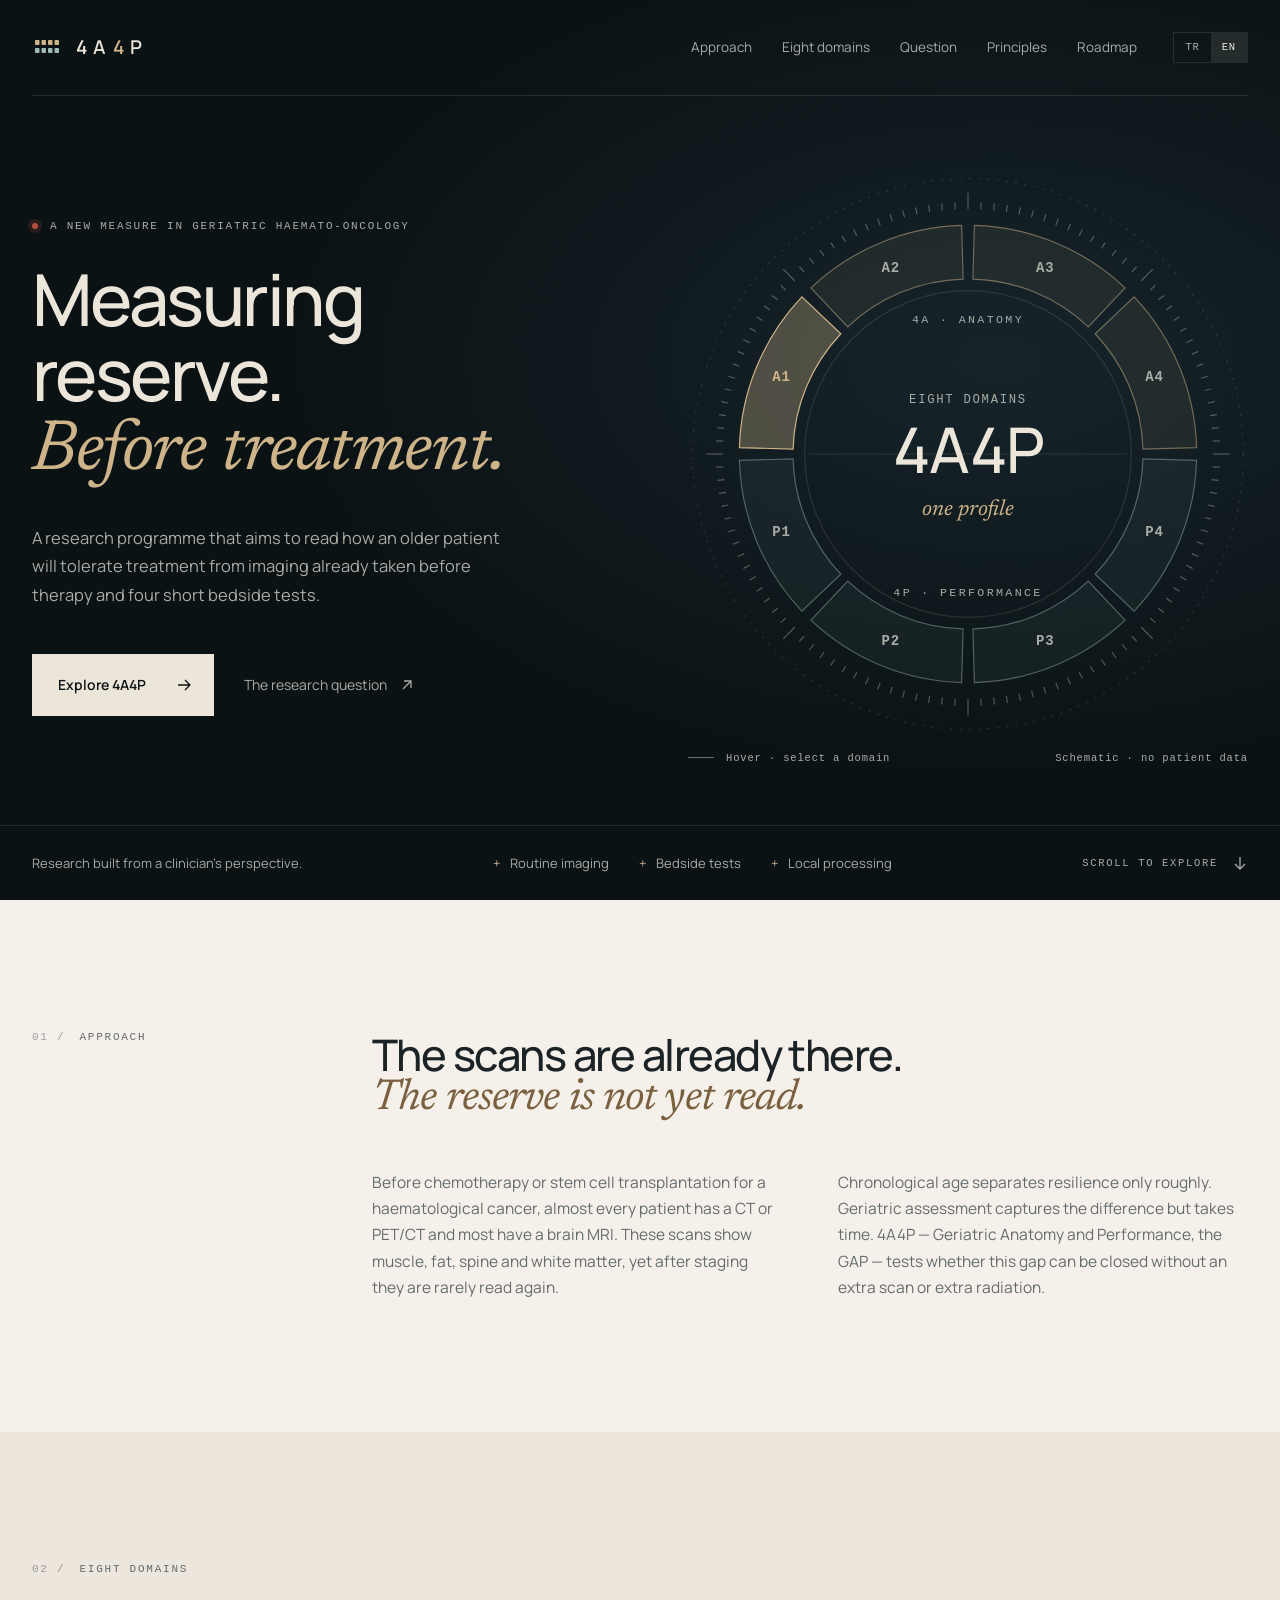
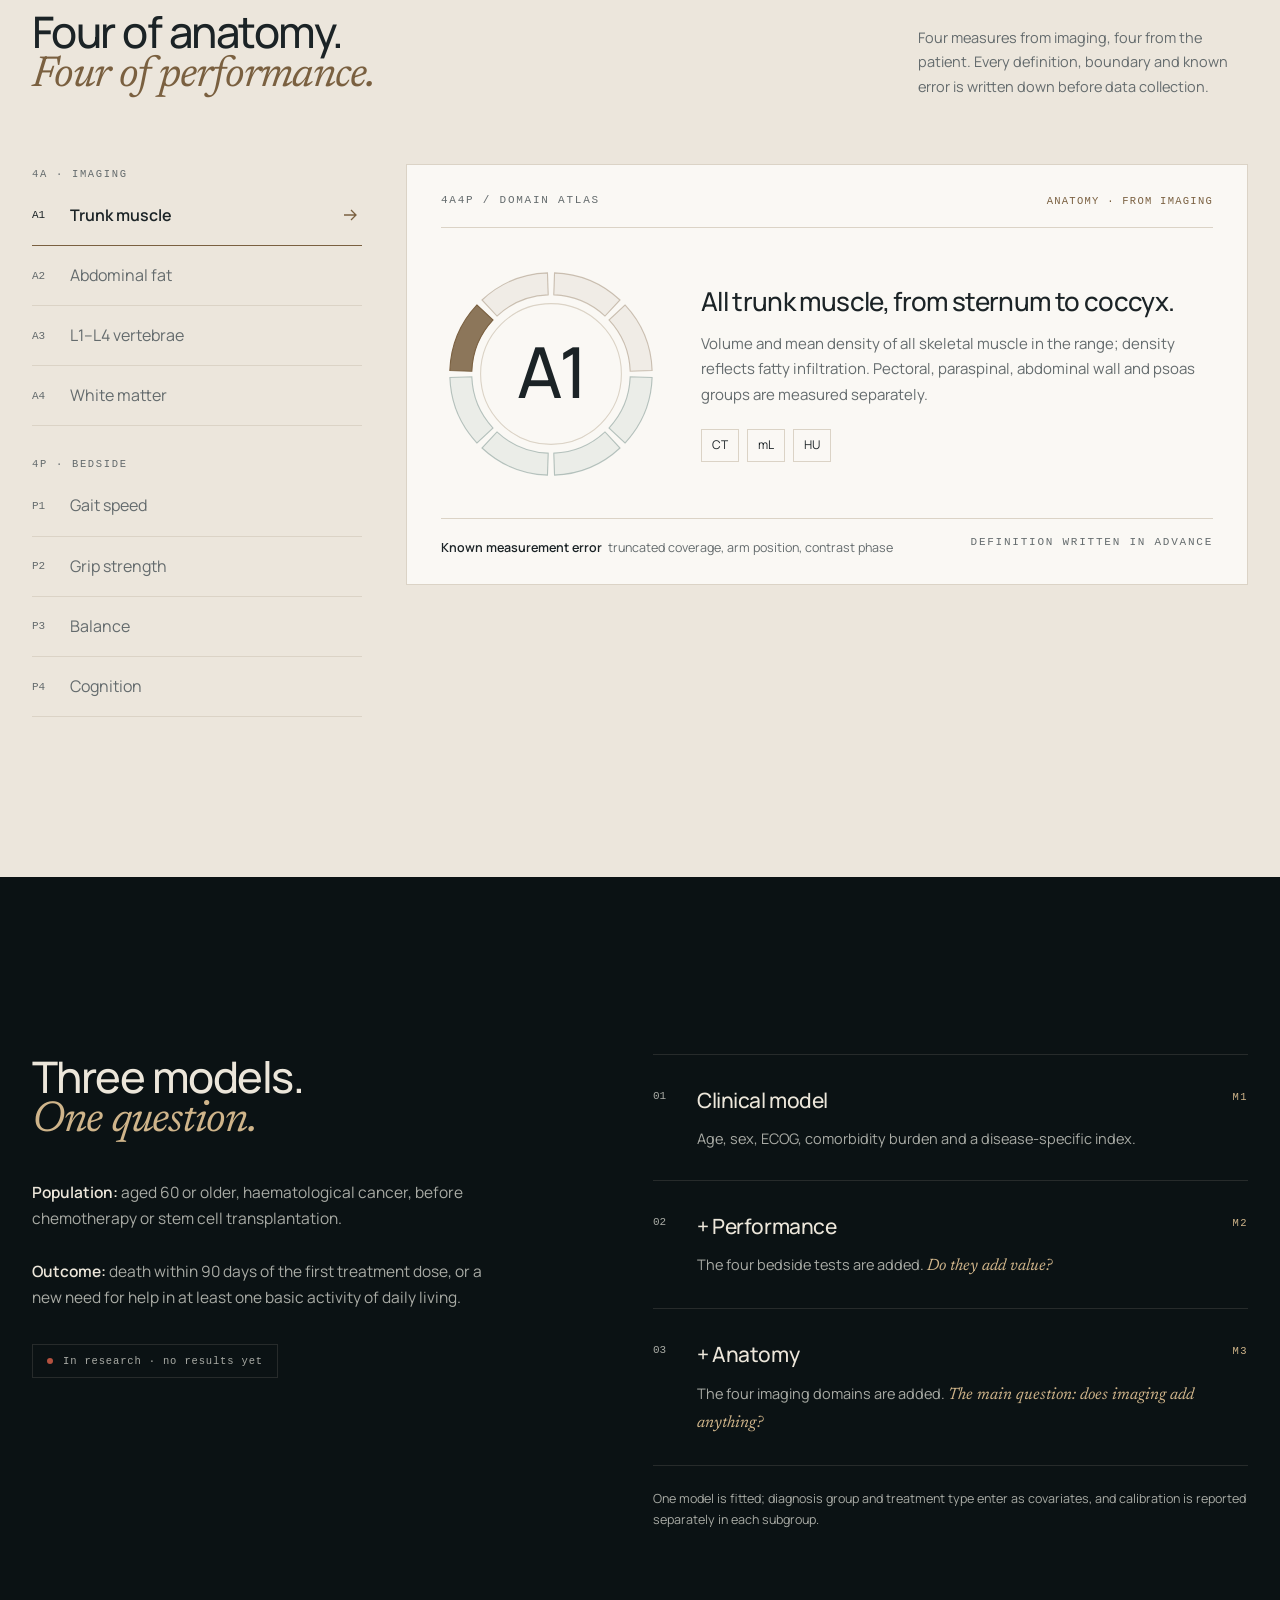
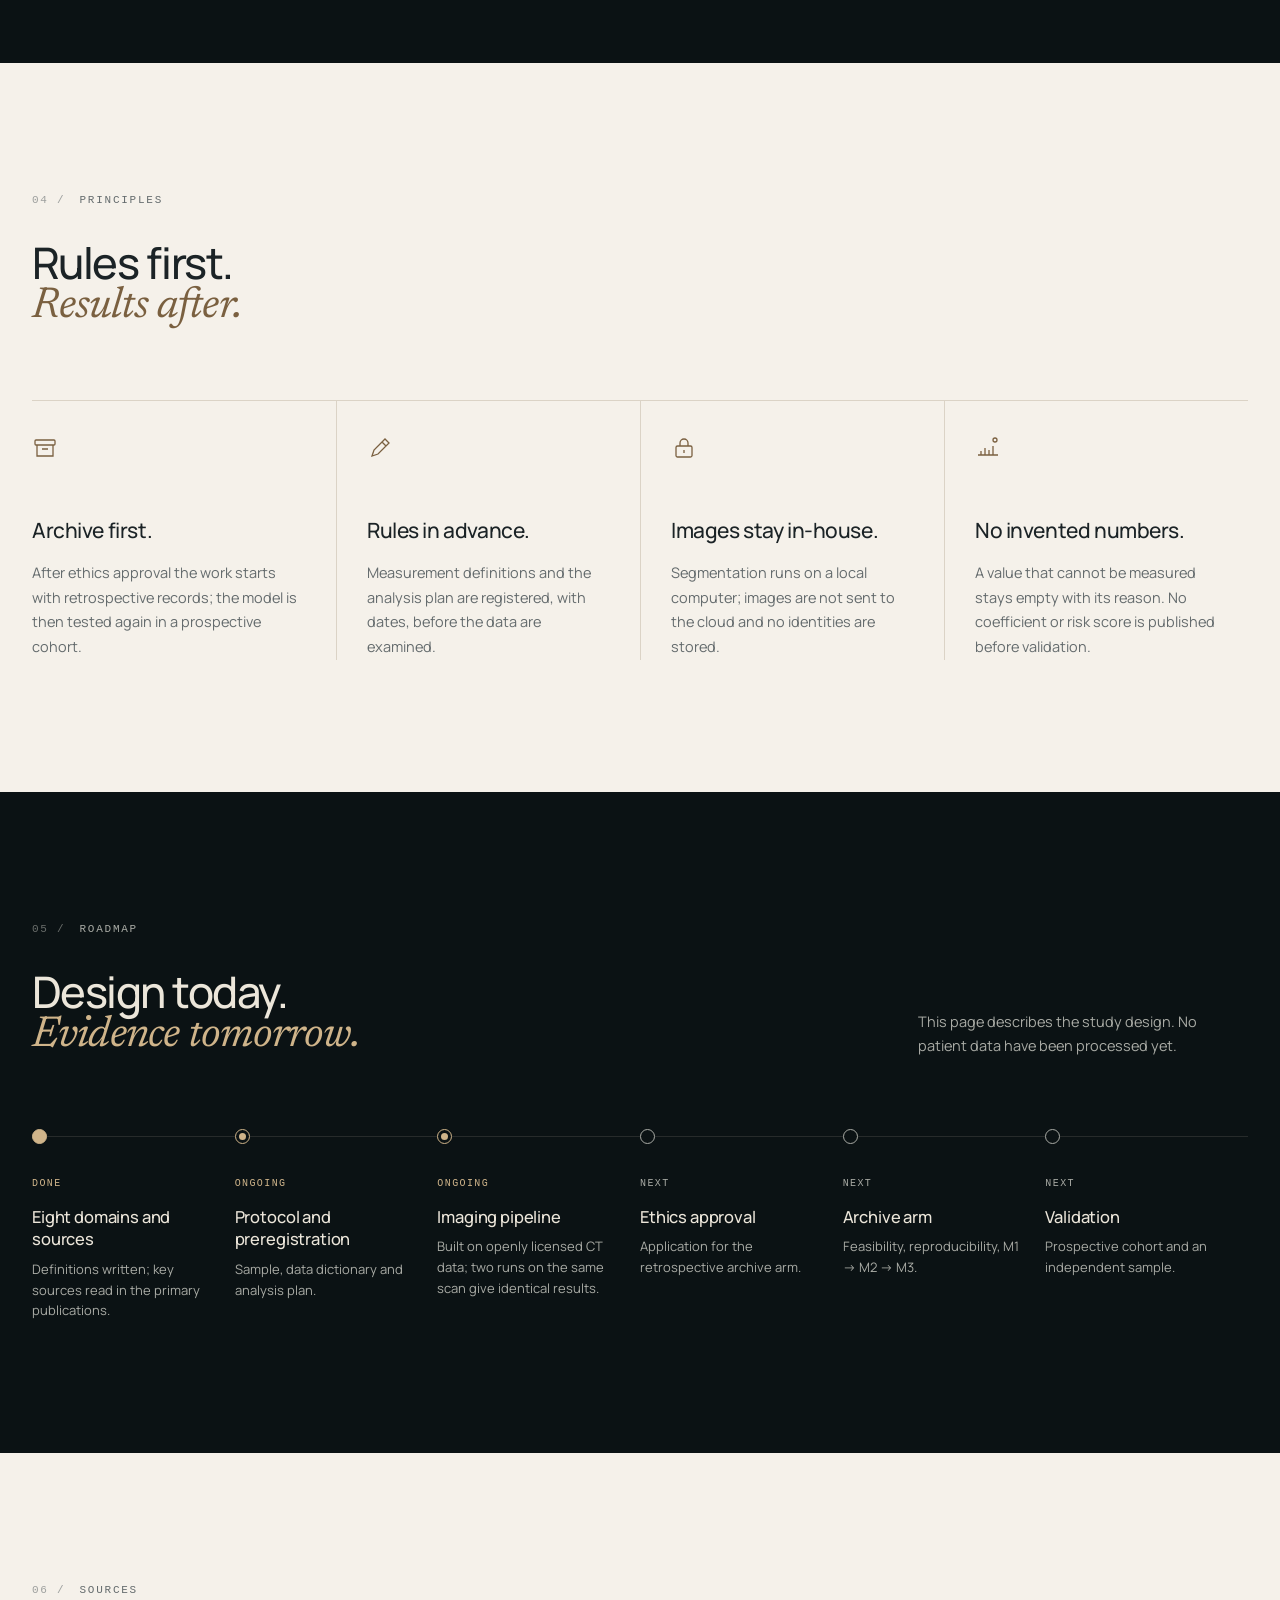
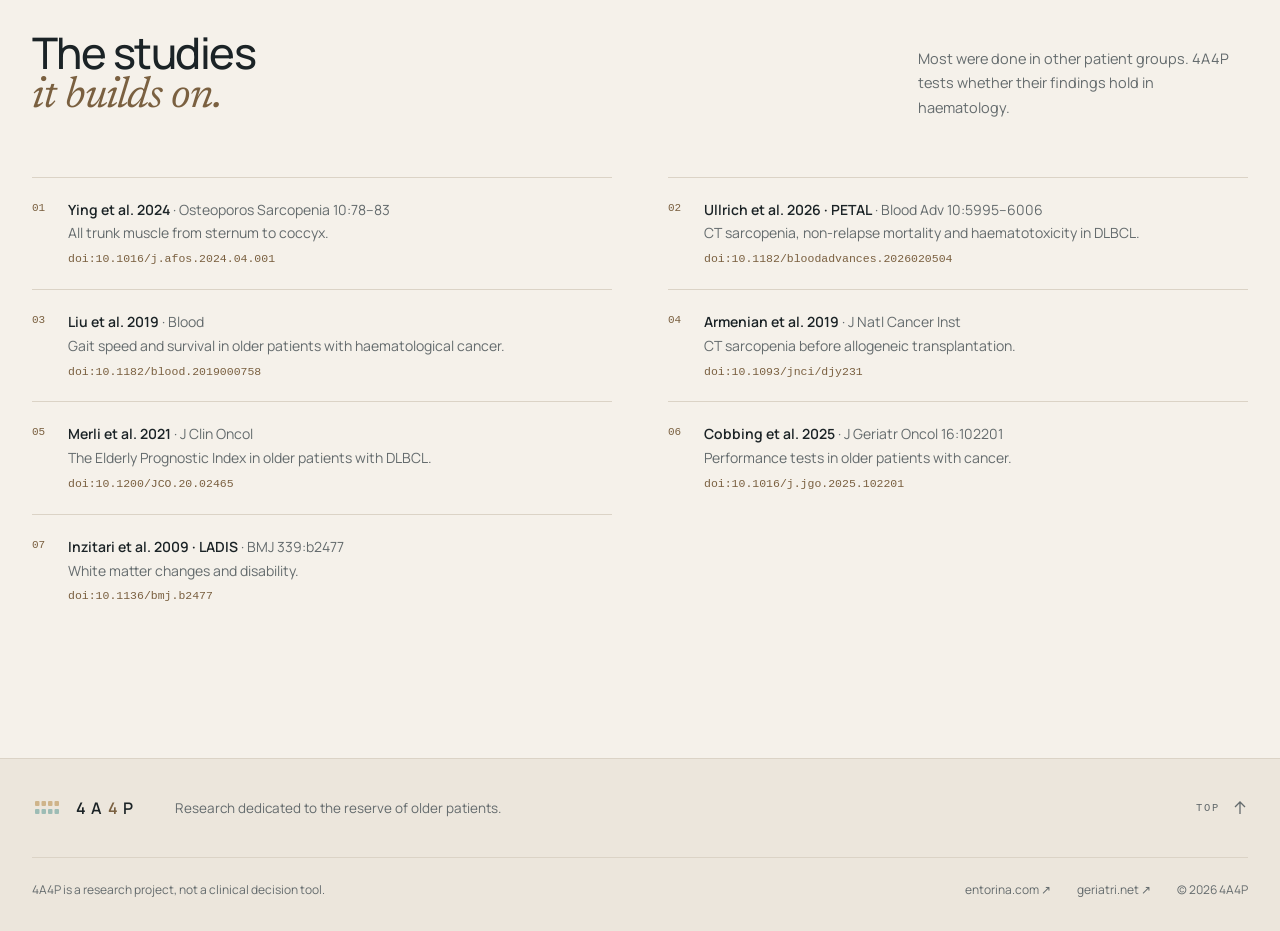
==== commit c46b8fef: "Yaklaşım başlığı eski haline; GAP oyunu yalnız metinde Co-Authored-By: Claude Opus 5.5 <noreply@anth" ====
--- a/index.html
+++ b/index.html
@@ -65,7 +65,7 @@
   <div class="wrap intro">
     <p class="label reveal"><span class="n">01 /</span>Yaklaşım</p>
     <div>
-      <h2 class="display reveal">Görüntüler zaten çekiliyor.<em>Aradaki GAP kapanmıyor.</em></h2>
+      <h2 class="display reveal">Görüntüler zaten çekiliyor.<em>İçlerindeki bilgi okunmuyor.</em></h2>
       <div class="body"><p class="reveal" style="--d:100ms">Hematolojik kanserlerde kemoterapiden ya da kök hücre naklinden önce hemen her hastaya BT ya da PET/BT, çoğuna da beyin MR&#x27;ı çekilir. Bu görüntülerde kas, yağ dokusu, omurga ve beyaz cevher görülür. Ancak evrelemeden sonra bu bilgilere çoğu zaman yeniden bakılmaz.</p><p class="reveal" style="--d:200ms">Takvim yaşı, hastanın tedaviye ne kadar dayanabileceği konusunda yalnızca kaba bir fikir verir. Kapsamlı geriatrik değerlendirme bu farkı daha iyi gösterir ama zaman alır. 4A4P (Geriatric Anatomy and Performance, kısaca GAP), ek çekim yapmadan ve ek radyasyon vermeden bu gap&#x27;in kapatılıp kapatılamayacağını araştırıyor.</p></div>
     </div>
   </div>
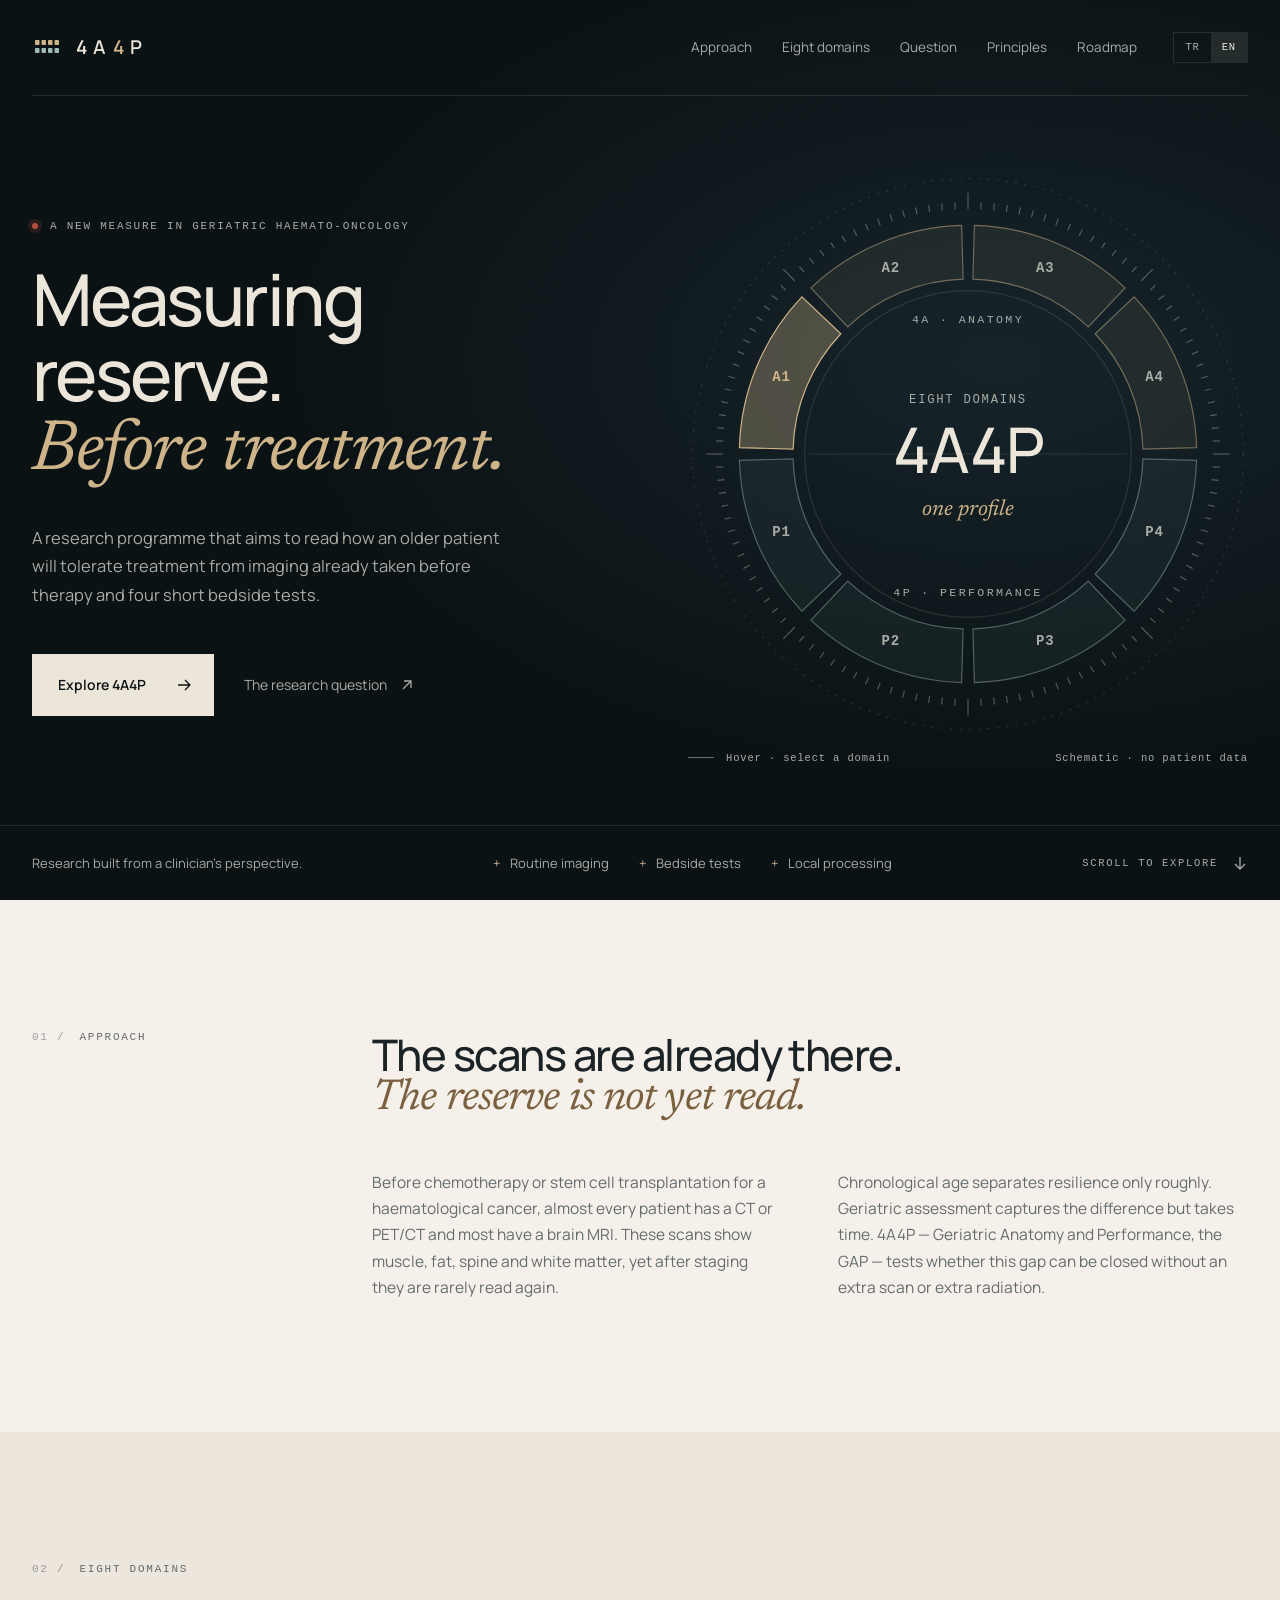
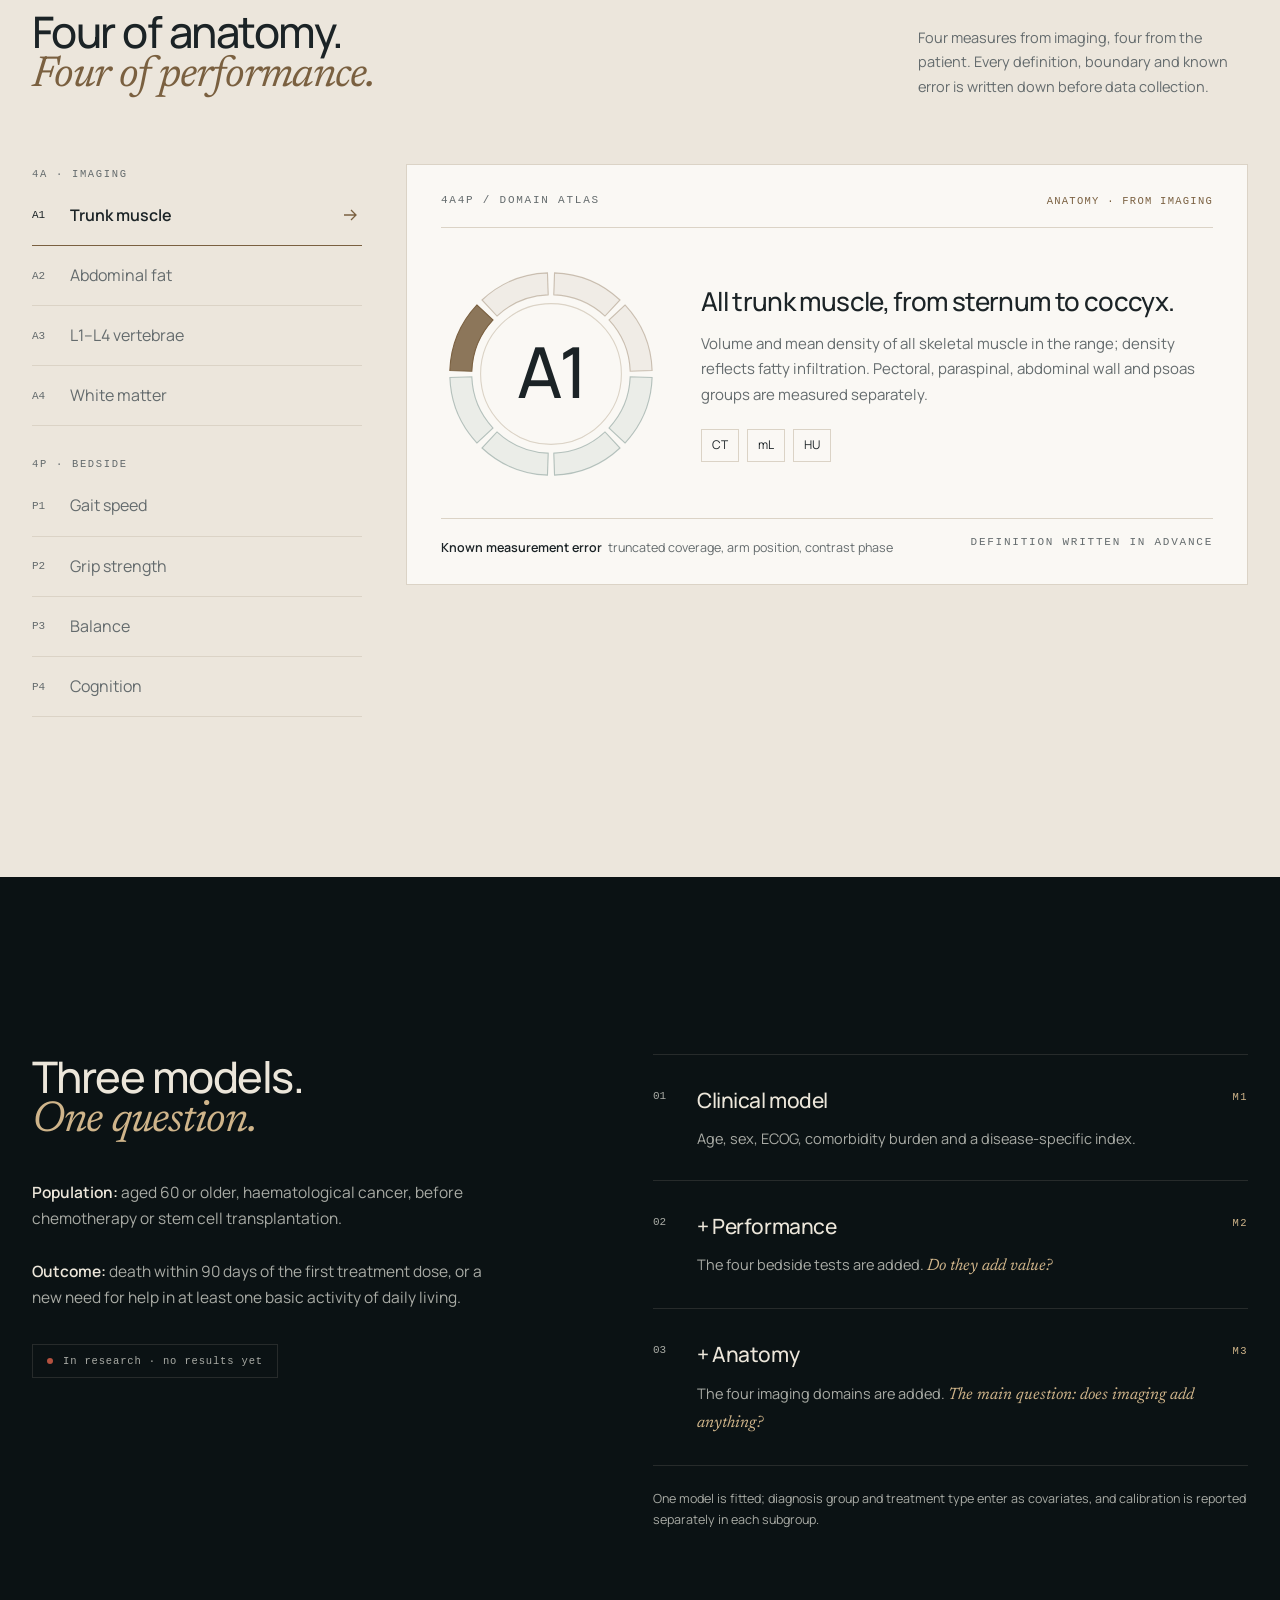
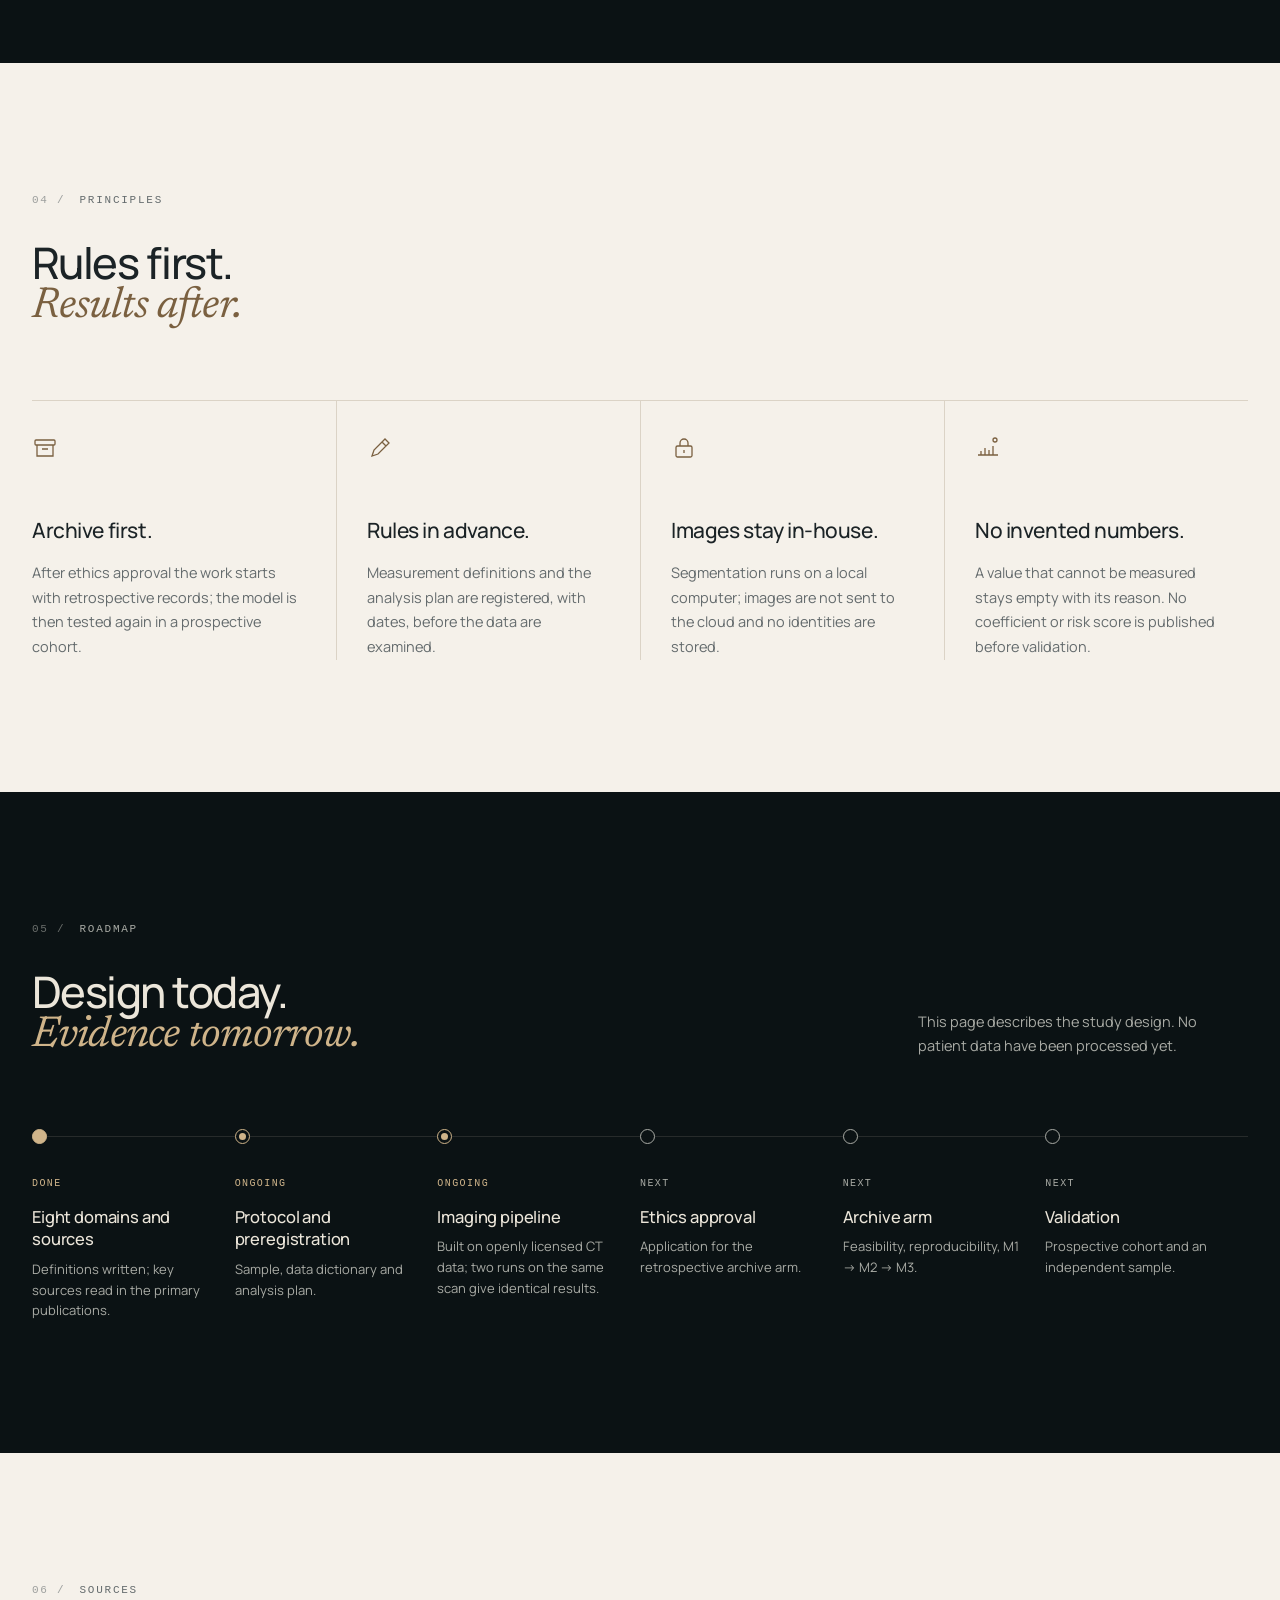
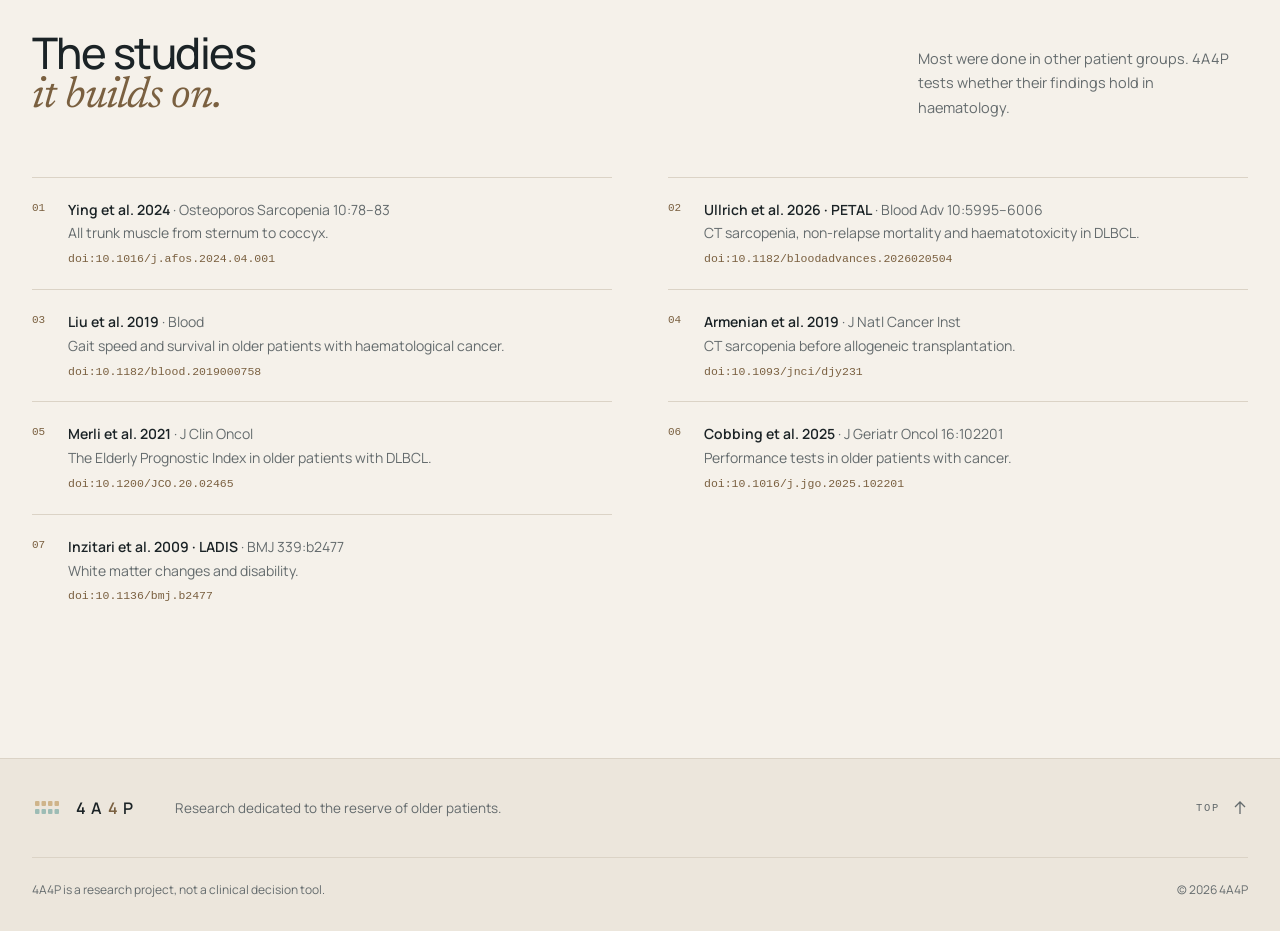
==== commit a88f7699: "Alt bilgideki diğer site bağlantıları kaldırıldı Co-Authored-By: Claude Opus 5.5 <noreply@anthropic." ====
--- a/index.html
+++ b/index.html
@@ -192,7 +192,7 @@
     </div>
     <div class="row2">
       <span>4A4P bir araştırma projesidir; klinik kararlarda kullanılmak üzere tasarlanmamıştır.</span>
-      <span class="sp"><a href="https://entorina.com" rel="noopener">entorina.com ↗</a><a href="https://geriatri.net" rel="noopener">geriatri.net ↗</a><span>© 2026 4A4P</span></span>
+      <span class="sp"><span>© 2026 4A4P</span></span>
     </div>
   </div>
 </footer>
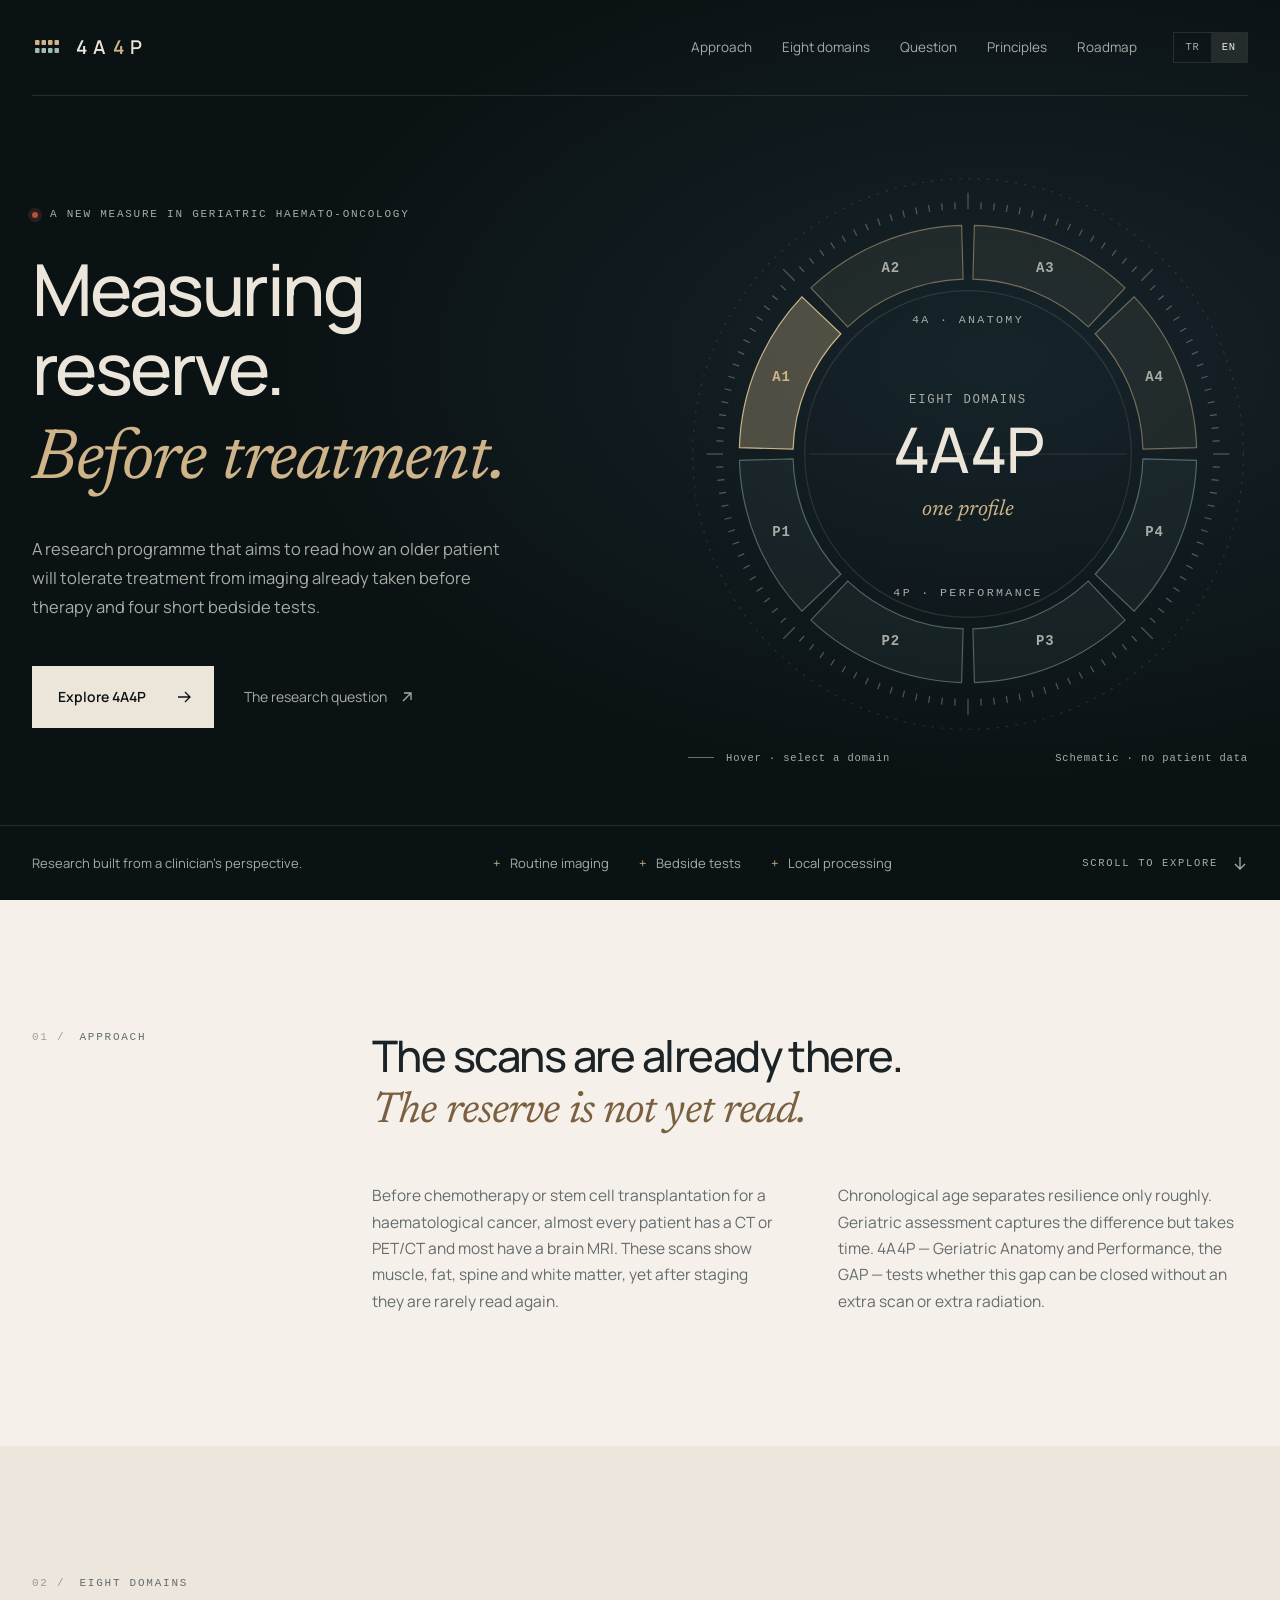
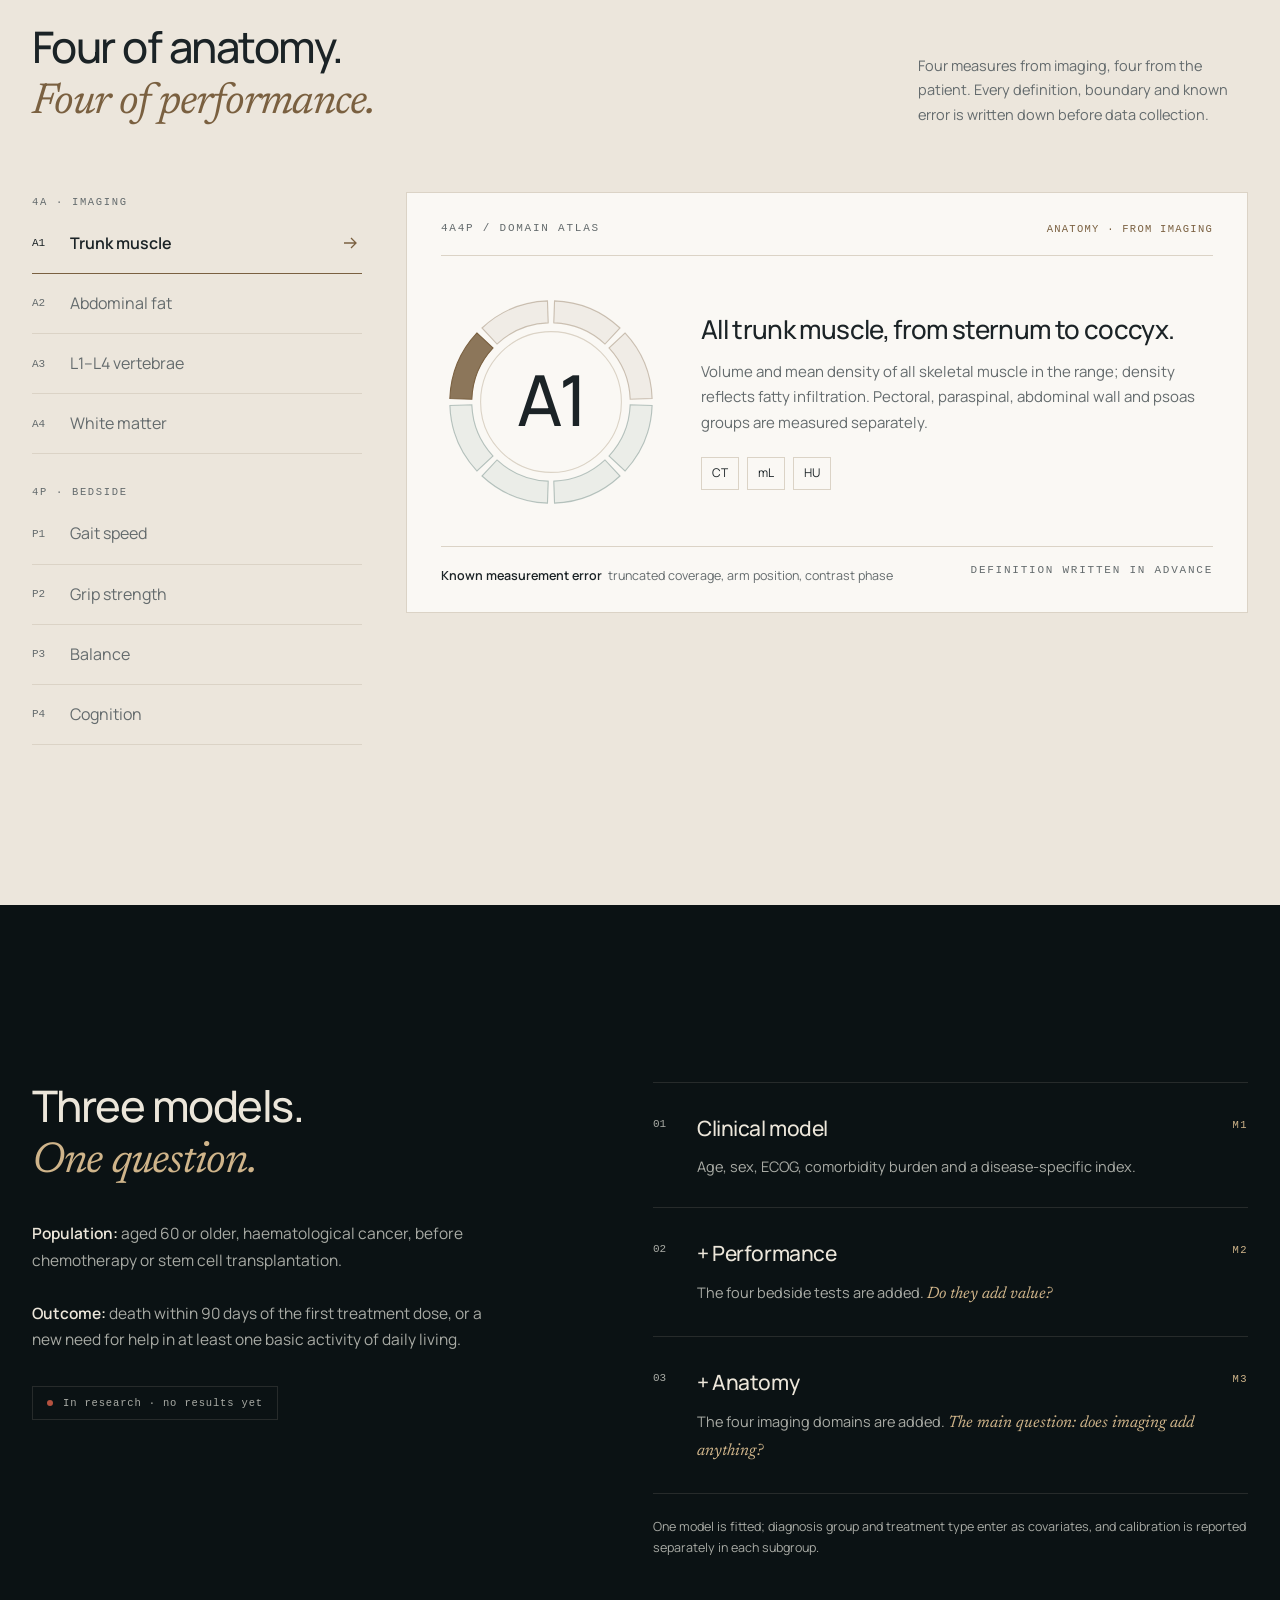
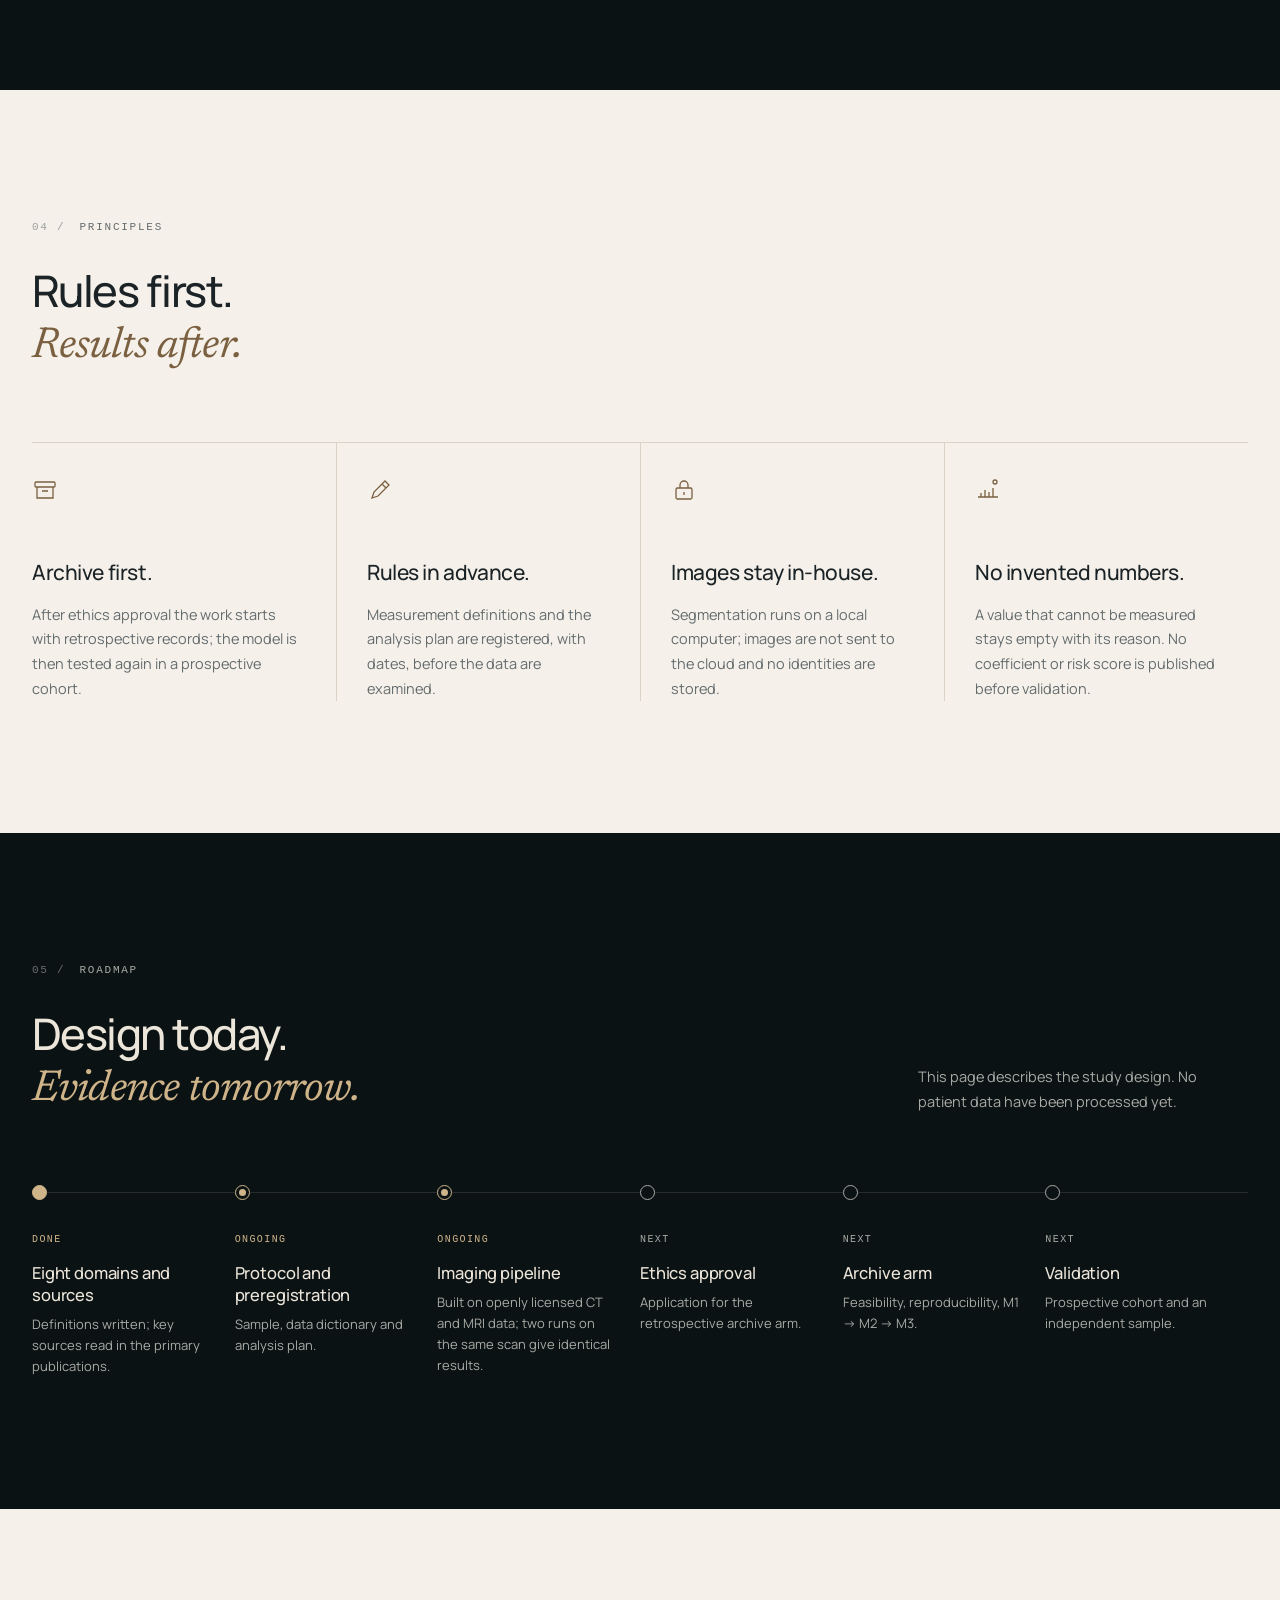
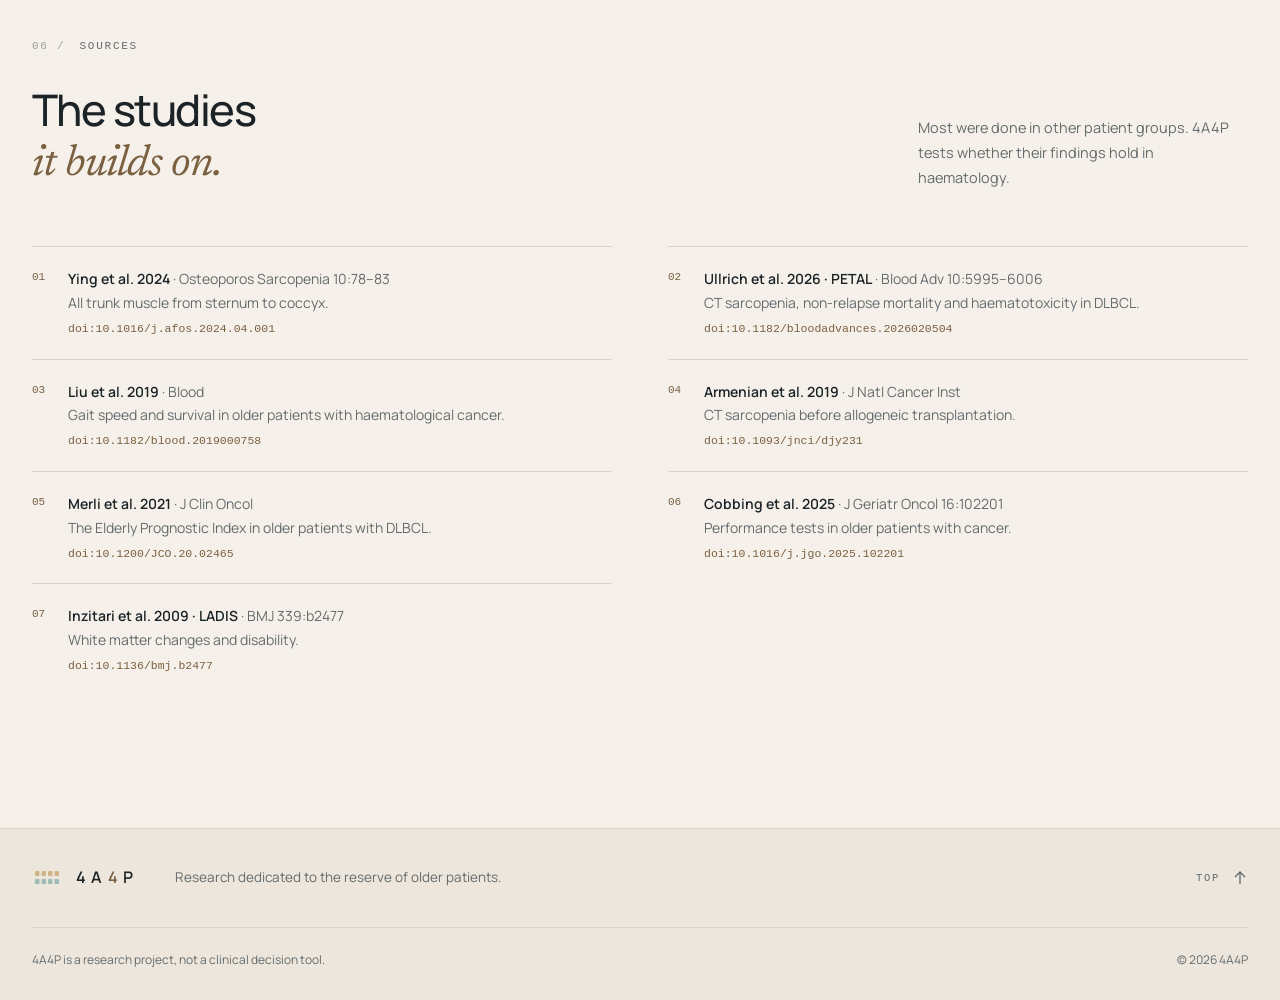
==== commit 5c5ee94e: "Başlık satır aralığı açıldı (hero ezmesi kaldırıldı); Türkçe metin düzeltmeleri; yol haritasında BT " ====
--- a/index.html
+++ b/index.html
@@ -5,16 +5,23 @@
 <meta name="viewport" content="width=device-width, initial-scale=1">
 <title>4A4P — Geriatrik Anatomi ve Performans Skoru</title>
 <meta name="description" content="Yaşlı hematoloji hastalarında tedavi öncesi rutin görüntüleme ve dört kısa yatak başı testiyle 90 gün içindeki ölüm ya da bağımlılık gelişimini öngörmeyi amaçlayan araştırma programı.">
-<meta name="robots" content="noindex, nofollow">
 <meta name="theme-color" content="#0b1214">
+<link rel="canonical" href="https://4a4p.com/">
 <link rel="alternate" hreflang="tr" href="https://4a4p.com/">
 <link rel="alternate" hreflang="en" href="https://4a4p.com/en/">
+<link rel="alternate" hreflang="x-default" href="https://4a4p.com/">
+<meta property="og:type" content="website">
+<meta property="og:site_name" content="4A4P">
+<meta property="og:url" content="https://4a4p.com/">
+<meta property="og:title" content="4A4P — Geriatrik Anatomi ve Performans Skoru">
+<meta property="og:description" content="Yaşlı hematoloji hastalarında tedavi öncesi rutin görüntüleme ve dört kısa yatak başı testiyle 90 gün içindeki ölüm ya da bağımlılık gelişimini öngörmeyi amaçlayan araştırma programı.">
+<meta property="og:locale" content="tr_TR">
 <link rel="icon" href="/assets/favicon.svg" type="image/svg+xml">
 <link rel="preload" href="/assets/fonts/manrope-variable.woff" as="font" type="font/woff" crossorigin>
 <link rel="stylesheet" href="/assets/site.css">
 <script>
   document.documentElement.classList.add("js");
-  try { var t = localStorage.getItem("4a4p-dil"); if (!t && !/^tr/i.test(navigator.language || "")) location.replace("/en/"); } catch (e) {}
+  try { var t = localStorage.getItem("4a4p-dil") || /bot|crawl|spider|slurp/i.test(navigator.userAgent); if (!t && !/^tr/i.test(navigator.language || "")) location.replace("/en/"); } catch (e) {}
 </script>
 </head>
 <body>
@@ -32,7 +39,7 @@
     <div>
       <p class="label eyebrow reveal">Geriatrik hemato-onkoloji için yeni bir ölçüm yaklaşımı</p>
       <h1 class="display reveal" style="--d:120ms">Rezervi ölçmek.<em>Tedaviden önce.</em></h1>
-      <p class="lead reveal" style="--d:260ms">Tedavi öncesinde zaten çekilmiş görüntülerle ve yatak başında yapılan dört kısa testle, yaşlı hastanın tedaviyi ne ölçüde kaldırabileceğini öngörmeyi amaçlayan bir araştırma programı.</p>
+      <p class="lead reveal" style="--d:260ms">Zaten çekilmiş görüntüler ve yatak başında yapılan dört kısa test, yaşlı hastanın tedaviyi ne ölçüde kaldırabileceğini önceden gösterebilir mi? 4A4P bu soruyu araştırıyor.</p>
       <div class="cta reveal" style="--d:380ms">
         <a class="btn" href="#alanlar">4A4P&#x27;yi keşfedin<svg class="arrow" viewBox="0 0 16 16" fill="none" stroke="currentColor" stroke-width="1.3"><path d="M2 8h12M9 3l5 5-5 5"/></svg></a>
         <a class="link" href="#soru">Araştırma sorusu<svg class="arrow" viewBox="0 0 16 16" fill="none" stroke="currentColor" stroke-width="1.3"><path d="M4 12 12 4M5 4h7v7"/></svg></a>
@@ -56,7 +63,7 @@
   </div>
   <div class="hero-bar"><div class="wrap">
     <span>Hekim bakışıyla kurulan bir araştırma.</span>
-    <div class="feats"><span>Rutin görüntüleme</span><span>Yatak başı testler</span><span>Yerelde işleme</span></div>
+    <div class="feats"><span>Rutin görüntüleme</span><span>Yatak başı testler</span><span>Kurum içinde işleme</span></div>
     <a class="down" href="#yaklasim">Aşağı kaydırın<svg class="arrow" viewBox="0 0 16 16" fill="none" stroke="currentColor" stroke-width="1.3"><path d="M8 2v12M3 9l5 5 5-5"/></svg></a>
   </div></div>
 </section>
@@ -66,7 +73,7 @@
     <p class="label reveal"><span class="n">01 /</span>Yaklaşım</p>
     <div>
       <h2 class="display reveal">Görüntüler zaten çekiliyor.<em>İçlerindeki bilgi okunmuyor.</em></h2>
-      <div class="body"><p class="reveal" style="--d:100ms">Hematolojik kanserlerde kemoterapiden ya da kök hücre naklinden önce hemen her hastaya BT ya da PET/BT, çoğuna da beyin MR&#x27;ı çekilir. Bu görüntülerde kas, yağ dokusu, omurga ve beyaz cevher görülür. Ancak evrelemeden sonra bu bilgilere çoğu zaman yeniden bakılmaz.</p><p class="reveal" style="--d:200ms">Takvim yaşı, hastanın tedaviye ne kadar dayanabileceği konusunda yalnızca kaba bir fikir verir. Kapsamlı geriatrik değerlendirme bu farkı daha iyi gösterir ama zaman alır. 4A4P (Geriatric Anatomy and Performance, kısaca GAP), ek çekim yapmadan ve ek radyasyon vermeden bu gap&#x27;in kapatılıp kapatılamayacağını araştırıyor.</p></div>
+      <div class="body"><p class="reveal" style="--d:100ms">Hematolojik kanserlerde kemoterapiden ya da kök hücre naklinden önce hemen her hastaya BT ya da PET/BT, çoğuna da beyin MR&#x27;ı çekilir. Bu görüntülerde kas, yağ dokusu, omurga ve beyaz cevher görülür. Ancak evrelemeden sonra bu bilgilere çoğu zaman yeniden bakılmaz.</p><p class="reveal" style="--d:200ms">Takvim yaşı, hastanın tedaviye ne kadar dayanabileceğini ancak kabaca gösterir. Kapsamlı geriatrik değerlendirme bunu daha iyi ölçer ama zaman alır. 4A4P (Geriatric Anatomy and Performance, kısaca GAP), ek çekim yapmadan ve ek radyasyon vermeden bu gap&#x27;in kapatılıp kapatılamayacağını araştırıyor.</p></div>
     </div>
   </div>
 </section>
@@ -104,15 +111,15 @@
       </article><article class="panel" role="tabpanel" id="pan-A4" aria-labelledby="tab-A4" data-kod="A4">
         <div class="panel-top"><span class="label">4A4P / Alan atlası</span><span class="kind a">Anatomi · görüntüleme</span></div>
         <div class="panel-main"><div class="glyph"><svg viewBox="0 0 200 200" aria-hidden="true"><circle cx="100" cy="100" r="64" fill="none" stroke="var(--line)"/><path d="M8.06 96.79 A92 92 0 0 1 32.72 37.26 L47.34 50.90 A72 72 0 0 0 28.04 97.49 Z" fill="var(--bronze)" fill-opacity="0.08" stroke="var(--bronze)" stroke-opacity="0.35"/><path d="M37.26 32.72 A92 92 0 0 1 96.79 8.06 L97.49 28.04 A72 72 0 0 0 50.90 47.34 Z" fill="var(--bronze)" fill-opacity="0.08" stroke="var(--bronze)" stroke-opacity="0.35"/><path d="M103.21 8.06 A92 92 0 0 1 162.74 32.72 L149.10 47.34 A72 72 0 0 0 102.51 28.04 Z" fill="var(--bronze)" fill-opacity="0.08" stroke="var(--bronze)" stroke-opacity="0.35"/><path d="M167.28 37.26 A92 92 0 0 1 191.94 96.79 L171.96 97.49 A72 72 0 0 0 152.66 50.90 Z" fill="var(--bronze)" fill-opacity="0.85" stroke="var(--bronze)" stroke-opacity="1"/><path d="M32.72 162.74 A92 92 0 0 1 8.06 103.21 L28.04 102.51 A72 72 0 0 0 47.34 149.10 Z" fill="var(--sage-d)" fill-opacity="0.08" stroke="var(--sage-d)" stroke-opacity="0.35"/><path d="M96.79 191.94 A92 92 0 0 1 37.26 167.28 L50.90 152.66 A72 72 0 0 0 97.49 171.96 Z" fill="var(--sage-d)" fill-opacity="0.08" stroke="var(--sage-d)" stroke-opacity="0.35"/><path d="M162.74 167.28 A92 92 0 0 1 103.21 191.94 L102.51 171.96 A72 72 0 0 0 149.10 152.66 Z" fill="var(--sage-d)" fill-opacity="0.08" stroke="var(--sage-d)" stroke-opacity="0.35"/><path d="M191.94 103.21 A92 92 0 0 1 167.28 162.74 L152.66 149.10 A72 72 0 0 0 171.96 102.51 Z" fill="var(--sage-d)" fill-opacity="0.08" stroke="var(--sage-d)" stroke-opacity="0.35"/><text class="big" x="100" y="122" text-anchor="middle">A4</text></svg></div><div>
-          <h4>Beyaz cevher lezyon yükü.</h4><p>Tüm MR&#x27;larda Fazekas derecesi, uygun çekimlerde beyaz cevher hiperintensitelerinin hacmi ölçülür. İki ölçüm birbiriyle karşılaştırılır.</p>
+          <h4>Beyaz cevher lezyon yükü.</h4><p>Her MR&#x27;da Fazekas derecesi belirlenir; uygun çekimlerde beyaz cevher hiperintensitelerinin hacmi de ölçülür. İki ölçüm birbiriyle karşılaştırılır.</p>
           <div class="chips"><span>MR</span><span>Fazekas 0–3</span><span>mL</span></div></div></div>
-        <div class="panel-foot"><span><b>Olası hata kaynakları</b>okuyucular arası uyum, MR&#x27;ın çekilme nedeni</span><span class="label">Tanım önceden kayıtlı</span></div>
+        <div class="panel-foot"><span><b>Olası hata kaynakları</b>okuyucular arası farklılık, MR&#x27;ın çekilme nedeni</span><span class="label">Tanım önceden kayıtlı</span></div>
       </article><article class="panel" role="tabpanel" id="pan-P1" aria-labelledby="tab-P1" data-kod="P1">
         <div class="panel-top"><span class="label">4A4P / Alan atlası</span><span class="kind p">Performans · yatak başı</span></div>
         <div class="panel-main"><div class="glyph"><svg viewBox="0 0 200 200" aria-hidden="true"><circle cx="100" cy="100" r="64" fill="none" stroke="var(--line)"/><path d="M8.06 96.79 A92 92 0 0 1 32.72 37.26 L47.34 50.90 A72 72 0 0 0 28.04 97.49 Z" fill="var(--bronze)" fill-opacity="0.08" stroke="var(--bronze)" stroke-opacity="0.35"/><path d="M37.26 32.72 A92 92 0 0 1 96.79 8.06 L97.49 28.04 A72 72 0 0 0 50.90 47.34 Z" fill="var(--bronze)" fill-opacity="0.08" stroke="var(--bronze)" stroke-opacity="0.35"/><path d="M103.21 8.06 A92 92 0 0 1 162.74 32.72 L149.10 47.34 A72 72 0 0 0 102.51 28.04 Z" fill="var(--bronze)" fill-opacity="0.08" stroke="var(--bronze)" stroke-opacity="0.35"/><path d="M167.28 37.26 A92 92 0 0 1 191.94 96.79 L171.96 97.49 A72 72 0 0 0 152.66 50.90 Z" fill="var(--bronze)" fill-opacity="0.08" stroke="var(--bronze)" stroke-opacity="0.35"/><path d="M32.72 162.74 A92 92 0 0 1 8.06 103.21 L28.04 102.51 A72 72 0 0 0 47.34 149.10 Z" fill="var(--sage-d)" fill-opacity="0.85" stroke="var(--sage-d)" stroke-opacity="1"/><path d="M96.79 191.94 A92 92 0 0 1 37.26 167.28 L50.90 152.66 A72 72 0 0 0 97.49 171.96 Z" fill="var(--sage-d)" fill-opacity="0.08" stroke="var(--sage-d)" stroke-opacity="0.35"/><path d="M162.74 167.28 A92 92 0 0 1 103.21 191.94 L102.51 171.96 A72 72 0 0 0 149.10 152.66 Z" fill="var(--sage-d)" fill-opacity="0.08" stroke="var(--sage-d)" stroke-opacity="0.35"/><path d="M191.94 103.21 A92 92 0 0 1 167.28 162.74 L152.66 149.10 A72 72 0 0 0 171.96 102.51 Z" fill="var(--sage-d)" fill-opacity="0.08" stroke="var(--sage-d)" stroke-opacity="0.35"/><text class="big" x="100" y="122" text-anchor="middle">P1</text></svg></div><div>
           <h4>Olağan hızda 4 metre yürüme.</h4><p>Yaşlı hematoloji hastalarında kanıtı en güçlü yatak başı ölçümdür. Sürekli değişken olarak kullanılır.</p>
           <div class="chips"><span>Yatak başı</span><span>m/s</span></div></div></div>
-        <div class="panel-foot"><span><b>Olası hata kaynakları</b>başlangıç şekli, yürüme yardımcısı kullanımı</span><span class="label">Tanım önceden kayıtlı</span></div>
+        <div class="panel-foot"><span><b>Olası hata kaynakları</b>duran ya da hareketli başlangıç, yürüme yardımcısı kullanımı</span><span class="label">Tanım önceden kayıtlı</span></div>
       </article><article class="panel" role="tabpanel" id="pan-P2" aria-labelledby="tab-P2" data-kod="P2">
         <div class="panel-top"><span class="label">4A4P / Alan atlası</span><span class="kind p">Performans · yatak başı</span></div>
         <div class="panel-main"><div class="glyph"><svg viewBox="0 0 200 200" aria-hidden="true"><circle cx="100" cy="100" r="64" fill="none" stroke="var(--line)"/><path d="M8.06 96.79 A92 92 0 0 1 32.72 37.26 L47.34 50.90 A72 72 0 0 0 28.04 97.49 Z" fill="var(--bronze)" fill-opacity="0.08" stroke="var(--bronze)" stroke-opacity="0.35"/><path d="M37.26 32.72 A92 92 0 0 1 96.79 8.06 L97.49 28.04 A72 72 0 0 0 50.90 47.34 Z" fill="var(--bronze)" fill-opacity="0.08" stroke="var(--bronze)" stroke-opacity="0.35"/><path d="M103.21 8.06 A92 92 0 0 1 162.74 32.72 L149.10 47.34 A72 72 0 0 0 102.51 28.04 Z" fill="var(--bronze)" fill-opacity="0.08" stroke="var(--bronze)" stroke-opacity="0.35"/><path d="M167.28 37.26 A92 92 0 0 1 191.94 96.79 L171.96 97.49 A72 72 0 0 0 152.66 50.90 Z" fill="var(--bronze)" fill-opacity="0.08" stroke="var(--bronze)" stroke-opacity="0.35"/><path d="M32.72 162.74 A92 92 0 0 1 8.06 103.21 L28.04 102.51 A72 72 0 0 0 47.34 149.10 Z" fill="var(--sage-d)" fill-opacity="0.08" stroke="var(--sage-d)" stroke-opacity="0.35"/><path d="M96.79 191.94 A92 92 0 0 1 37.26 167.28 L50.90 152.66 A72 72 0 0 0 97.49 171.96 Z" fill="var(--sage-d)" fill-opacity="0.85" stroke="var(--sage-d)" stroke-opacity="1"/><path d="M162.74 167.28 A92 92 0 0 1 103.21 191.94 L102.51 171.96 A72 72 0 0 0 149.10 152.66 Z" fill="var(--sage-d)" fill-opacity="0.08" stroke="var(--sage-d)" stroke-opacity="0.35"/><path d="M191.94 103.21 A92 92 0 0 1 167.28 162.74 L152.66 149.10 A72 72 0 0 0 171.96 102.51 Z" fill="var(--sage-d)" fill-opacity="0.08" stroke="var(--sage-d)" stroke-opacity="0.35"/><text class="big" x="100" y="122" text-anchor="middle">P2</text></svg></div><div>
@@ -122,7 +129,7 @@
       </article><article class="panel" role="tabpanel" id="pan-P3" aria-labelledby="tab-P3" data-kod="P3">
         <div class="panel-top"><span class="label">4A4P / Alan atlası</span><span class="kind p">Performans · yatak başı</span></div>
         <div class="panel-main"><div class="glyph"><svg viewBox="0 0 200 200" aria-hidden="true"><circle cx="100" cy="100" r="64" fill="none" stroke="var(--line)"/><path d="M8.06 96.79 A92 92 0 0 1 32.72 37.26 L47.34 50.90 A72 72 0 0 0 28.04 97.49 Z" fill="var(--bronze)" fill-opacity="0.08" stroke="var(--bronze)" stroke-opacity="0.35"/><path d="M37.26 32.72 A92 92 0 0 1 96.79 8.06 L97.49 28.04 A72 72 0 0 0 50.90 47.34 Z" fill="var(--bronze)" fill-opacity="0.08" stroke="var(--bronze)" stroke-opacity="0.35"/><path d="M103.21 8.06 A92 92 0 0 1 162.74 32.72 L149.10 47.34 A72 72 0 0 0 102.51 28.04 Z" fill="var(--bronze)" fill-opacity="0.08" stroke="var(--bronze)" stroke-opacity="0.35"/><path d="M167.28 37.26 A92 92 0 0 1 191.94 96.79 L171.96 97.49 A72 72 0 0 0 152.66 50.90 Z" fill="var(--bronze)" fill-opacity="0.08" stroke="var(--bronze)" stroke-opacity="0.35"/><path d="M32.72 162.74 A92 92 0 0 1 8.06 103.21 L28.04 102.51 A72 72 0 0 0 47.34 149.10 Z" fill="var(--sage-d)" fill-opacity="0.08" stroke="var(--sage-d)" stroke-opacity="0.35"/><path d="M96.79 191.94 A92 92 0 0 1 37.26 167.28 L50.90 152.66 A72 72 0 0 0 97.49 171.96 Z" fill="var(--sage-d)" fill-opacity="0.08" stroke="var(--sage-d)" stroke-opacity="0.35"/><path d="M162.74 167.28 A92 92 0 0 1 103.21 191.94 L102.51 171.96 A72 72 0 0 0 149.10 152.66 Z" fill="var(--sage-d)" fill-opacity="0.85" stroke="var(--sage-d)" stroke-opacity="1"/><path d="M191.94 103.21 A92 92 0 0 1 167.28 162.74 L152.66 149.10 A72 72 0 0 0 171.96 102.51 Z" fill="var(--sage-d)" fill-opacity="0.08" stroke="var(--sage-d)" stroke-opacity="0.35"/><text class="big" x="100" y="122" text-anchor="middle">P3</text></svg></div><div>
-          <h4>Ayakta denge.</h4><p>Kısa Fiziksel Performans Bataryası&#x27;nın (SPPB) tamamı kaydedilir. Skora denge alt puanı girer; toplam puan keşif amaçlı analizlerde kullanılır.</p>
+          <h4>Ayakta denge.</h4><p>Kısa Fiziksel Performans Bataryası&#x27;nın (SPPB) tamamı kaydedilir. Modele denge alt puanı girer; toplam puan keşif amaçlı analizlerde kullanılır.</p>
           <div class="chips"><span>SPPB</span><span>0–4 · 0–12</span></div></div></div>
         <div class="panel-foot"><span><b>Olası hata kaynakları</b>tavan etkisi, süre ölçümü</span><span class="label">Tanım önceden kayıtlı</span></div>
       </article><article class="panel" role="tabpanel" id="pan-P4" aria-labelledby="tab-P4" data-kod="P4">
@@ -157,7 +164,7 @@
   <div class="wrap">
     <p class="label reveal"><span class="n">04 /</span>İlkeler</p>
     <h2 class="display reveal" style="margin-top:34px">Önce kural.<em>Sonra sonuç.</em></h2>
-    <ul class="rules"><li class="reveal" style="--d:0ms"><svg viewBox="0 0 26 26"><rect x="3" y="5" width="20" height="5" rx="1"/><path d="M5 10v11h16V10M10 14h6"/></svg><h3>Önce arşiv verisi.</h3><p>Etik kurul onayının ardından çalışma arşiv kayıtlarıyla başlar. Geliştirilen model daha sonra ileriye dönük bir hasta grubunda yeniden test edilir.</p></li><li class="reveal" style="--d:90ms"><svg viewBox="0 0 26 26"><path d="M5 21l2-6L18 4l4 4-11 11-6 2zM15 7l4 4"/></svg><h3>Plan önceden kaydedilir.</h3><p>Ölçüm tanımları ve analiz planı, verilere bakılmadan önce tarihli olarak kayda geçirilir.</p></li><li class="reveal" style="--d:180ms"><svg viewBox="0 0 26 26"><rect x="5" y="11" width="16" height="11" rx="1.5"/><path d="M9 11V8a4 4 0 0 1 8 0v3M13 15v3"/></svg><h3>Görüntüler kurumda kalır.</h3><p>Segmentasyon yerel bilgisayarda yapılır. Görüntüler buluta gönderilmez, hasta kimlik bilgisi tutulmaz.</p></li><li class="reveal" style="--d:270ms"><svg viewBox="0 0 26 26"><path d="M3 20h20M6 20v-4M10 20v-7M14 20v-5M18 20v-9"/><circle cx="20" cy="5" r="2"/></svg><h3>Uydurma veri yok.</h3><p>Ölçülemeyen değer boş bırakılır ve nedeni kaydedilir. Model doğrulanmadan katsayı ya da risk puanı yayımlanmaz.</p></li></ul>
+    <ul class="rules"><li class="reveal" style="--d:0ms"><svg viewBox="0 0 26 26"><rect x="3" y="5" width="20" height="5" rx="1"/><path d="M5 10v11h16V10M10 14h6"/></svg><h3>Önce arşiv verisi.</h3><p>Etik kurul onayının ardından çalışma arşiv kayıtlarıyla başlar. Geliştirilen model daha sonra ileriye dönük bir hasta grubunda yeniden test edilir.</p></li><li class="reveal" style="--d:90ms"><svg viewBox="0 0 26 26"><path d="M5 21l2-6L18 4l4 4-11 11-6 2zM15 7l4 4"/></svg><h3>Plan önceden kaydedilir.</h3><p>Ölçüm tanımları ve analiz planı, verilere bakılmadan önce tarihli olarak kayda geçirilir.</p></li><li class="reveal" style="--d:180ms"><svg viewBox="0 0 26 26"><rect x="5" y="11" width="16" height="11" rx="1.5"/><path d="M9 11V8a4 4 0 0 1 8 0v3M13 15v3"/></svg><h3>Görüntüler kurumda kalır.</h3><p>Görüntüler kurumdaki bilgisayarda işlenir, buluta gönderilmez. Hasta kimlik bilgisi tutulmaz.</p></li><li class="reveal" style="--d:270ms"><svg viewBox="0 0 26 26"><path d="M3 20h20M6 20v-4M10 20v-7M14 20v-5M18 20v-9"/><circle cx="20" cy="5" r="2"/></svg><h3>Uydurma veri yok.</h3><p>Ölçülemeyen değer boş bırakılır ve nedeni kaydedilir. Model doğrulanmadan katsayı ya da risk puanı yayımlanmaz.</p></li></ul>
   </div>
 </section>
 
@@ -168,7 +175,7 @@
       <h2 class="display reveal">Bugün tasarım.<em>Yarın kanıt.</em></h2>
       <p class="side reveal" style="--d:120ms">Bu sayfada çalışmanın tasarımı anlatılıyor. Henüz hasta verisi işlenmedi.</p>
     </div>
-    <ol class="road"><li class="ok reveal" style="--d:0ms"><span class="dot"></span><span class="st">Tamamlandı</span><h3>Ölçüm tanımları ve literatür</h3><p>Sekiz ölçümün tanımı yazıldı; temel kaynaklar özgün yayınlarından incelendi.</p></li><li class="on reveal" style="--d:70ms"><span class="dot"></span><span class="st">Devam ediyor</span><h3>Protokol ve ön kayıt</h3><p>Örneklem, veri sözlüğü ve analiz planı.</p></li><li class="on reveal" style="--d:140ms"><span class="dot"></span><span class="st">Devam ediyor</span><h3>Görüntü analiz altyapısı</h3><p>Açık lisanslı BT verileriyle kuruldu. Aynı görüntü iki kez işlendiğinde birebir aynı sonuç alınıyor.</p></li><li class=" reveal" style="--d:210ms"><span class="dot"></span><span class="st">Planlandı</span><h3>Etik kurul başvurusu</h3><p>Geriye dönük arşiv çalışması için.</p></li><li class=" reveal" style="--d:280ms"><span class="dot"></span><span class="st">Planlandı</span><h3>Arşiv çalışması</h3><p>Uygulanabilirlik ve tekrarlanabilirlik; M1 → M2 → M3 karşılaştırması.</p></li><li class=" reveal" style="--d:350ms"><span class="dot"></span><span class="st">Planlandı</span><h3>Doğrulama</h3><p>İleriye dönük hasta grubunda ve bağımsız bir örneklemde.</p></li></ol>
+    <ol class="road"><li class="ok reveal" style="--d:0ms"><span class="dot"></span><span class="st">Tamamlandı</span><h3>Ölçüm tanımları ve literatür</h3><p>Sekiz ölçümün tanımı yazıldı; temel kaynaklar özgün yayınlarından incelendi.</p></li><li class="on reveal" style="--d:70ms"><span class="dot"></span><span class="st">Devam ediyor</span><h3>Protokol ve ön kayıt</h3><p>Örneklem, veri sözlüğü ve analiz planı.</p></li><li class="on reveal" style="--d:140ms"><span class="dot"></span><span class="st">Devam ediyor</span><h3>Görüntü analiz altyapısı</h3><p>Açık lisanslı BT ve MR verileriyle kuruldu. Aynı görüntü iki kez işlendiğinde birebir aynı sonuç alınıyor.</p></li><li class=" reveal" style="--d:210ms"><span class="dot"></span><span class="st">Planlandı</span><h3>Etik kurul başvurusu</h3><p>Geriye dönük arşiv çalışması için.</p></li><li class=" reveal" style="--d:280ms"><span class="dot"></span><span class="st">Planlandı</span><h3>Arşiv çalışması</h3><p>Uygulanabilirlik ve tekrarlanabilirlik; M1 → M2 → M3 karşılaştırması.</p></li><li class=" reveal" style="--d:350ms"><span class="dot"></span><span class="st">Planlandı</span><h3>Doğrulama</h3><p>İleriye dönük hasta grubunda ve bağımsız bir örneklemde.</p></li></ol>
   </div>
 </section>
 
--- a/assets/site.css
+++ b/assets/site.css
@@ -68,8 +68,8 @@
   background: linear-gradient(90deg, var(--garnet), var(--gold)); z-index: 20; pointer-events: none; }
 
 /* Başlıklar: düz + italik serif ikinci satır */
-.display { font-weight: 500; letter-spacing: -0.035em; line-height: 1.04; }
-.display em { display: block; font-family: var(--serif); font-style: italic; font-weight: 400; letter-spacing: -0.02em; }
+.display { font-weight: 500; letter-spacing: -0.035em; line-height: 1.1; }
+.display em { display: block; margin-top: 0.2em; font-family: var(--serif); font-style: italic; font-weight: 400; letter-spacing: -0.02em; }
 .dark .display em { color: var(--gold); }
 .light .display em { color: var(--bronze); }
 .label { font: 11px/1 var(--mono); letter-spacing: 0.16em; text-transform: uppercase; }
@@ -99,7 +99,6 @@
 .eyebrow { color: var(--on-night-2); display: flex; align-items: center; gap: 12px; margin-bottom: 30px; }
 .eyebrow::before { content: ""; width: 6px; height: 6px; border-radius: 50%; background: var(--garnet); box-shadow: 0 0 0 4px rgba(180, 81, 63, 0.18); }
 .hero h1 { font-size: clamp(46px, 5.6vw, 84px); }
-.hero h1 em { margin-top: 4px; }
 .hero .lead { margin-top: 34px; max-width: 30em; color: var(--on-night-2); font-size: 16.5px; line-height: 1.75; }
 .cta { display: flex; align-items: center; gap: 30px; margin-top: 44px; flex-wrap: wrap; }
 .btn { display: inline-flex; align-items: center; gap: 30px; padding: 19px 22px 19px 26px; background: var(--on-night); color: var(--night); font-size: 14px; font-weight: 600; transition: background .3s, gap .4s var(--ease); }
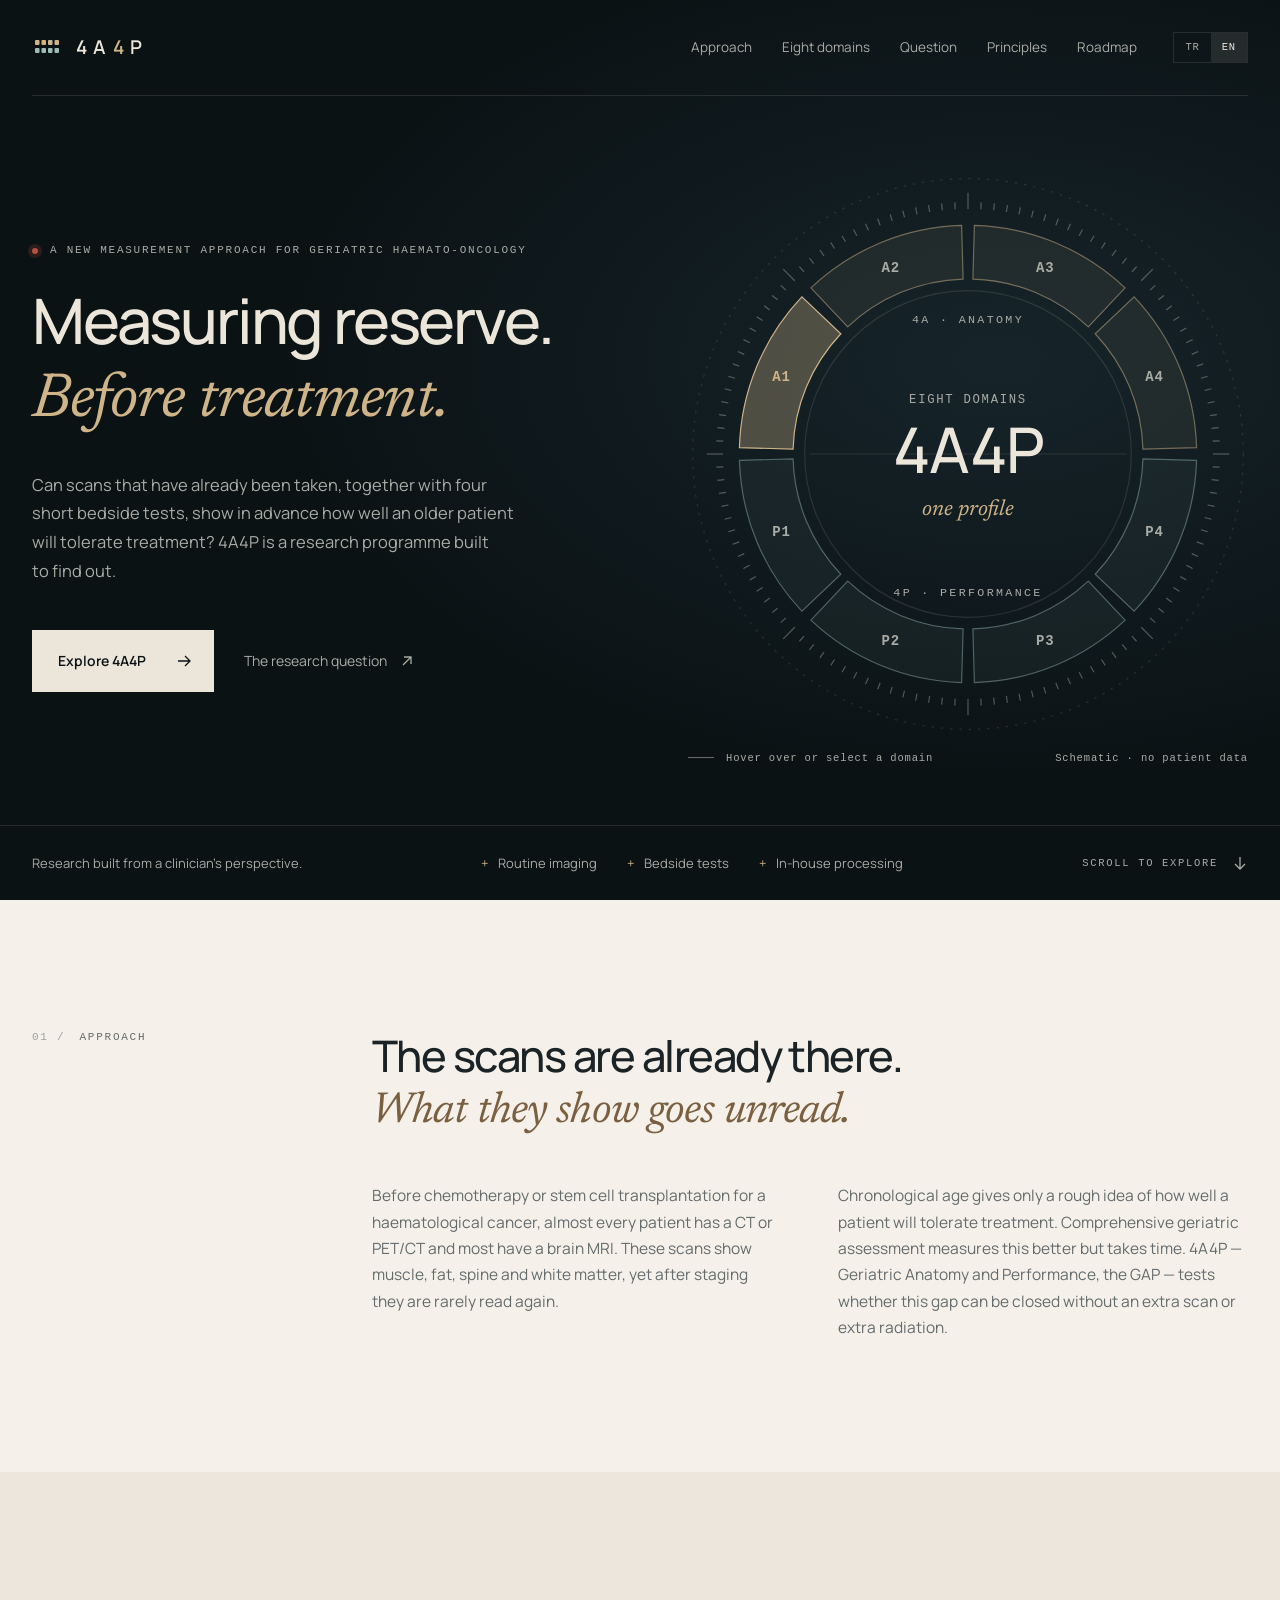
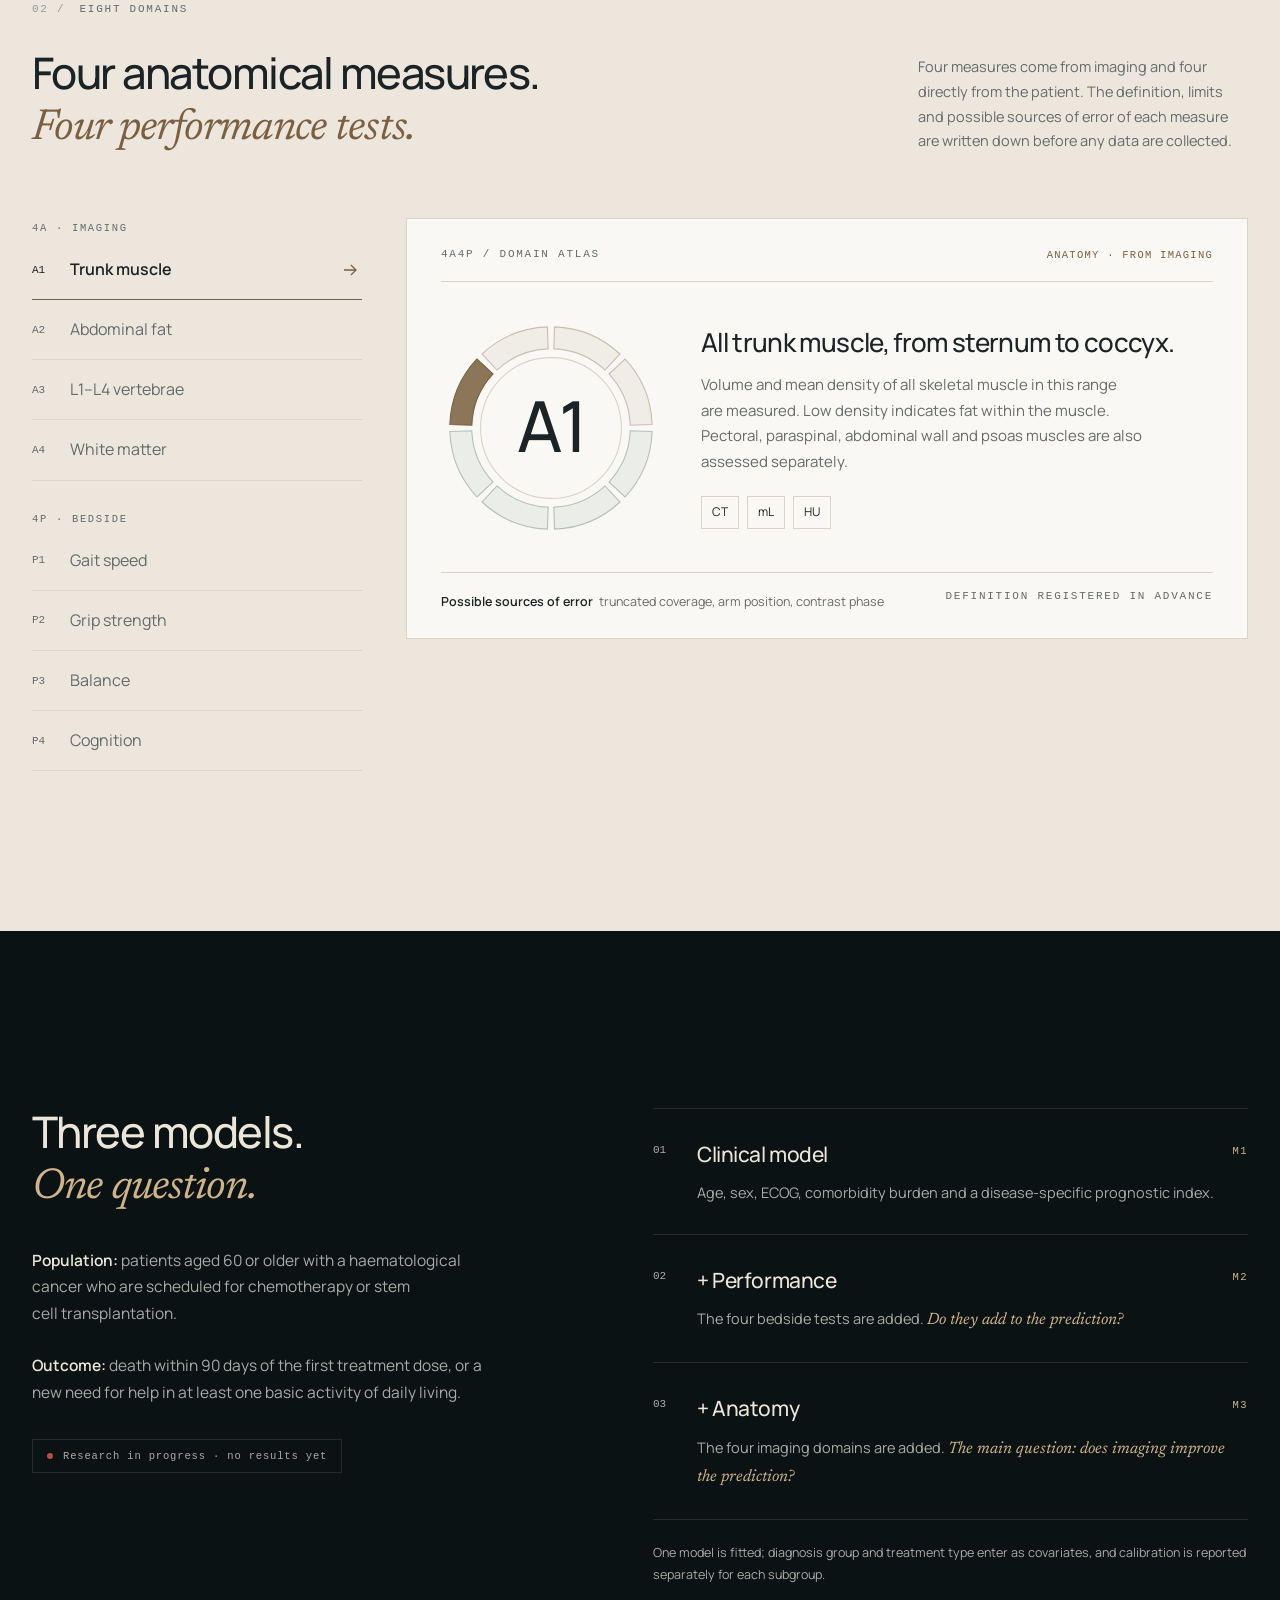
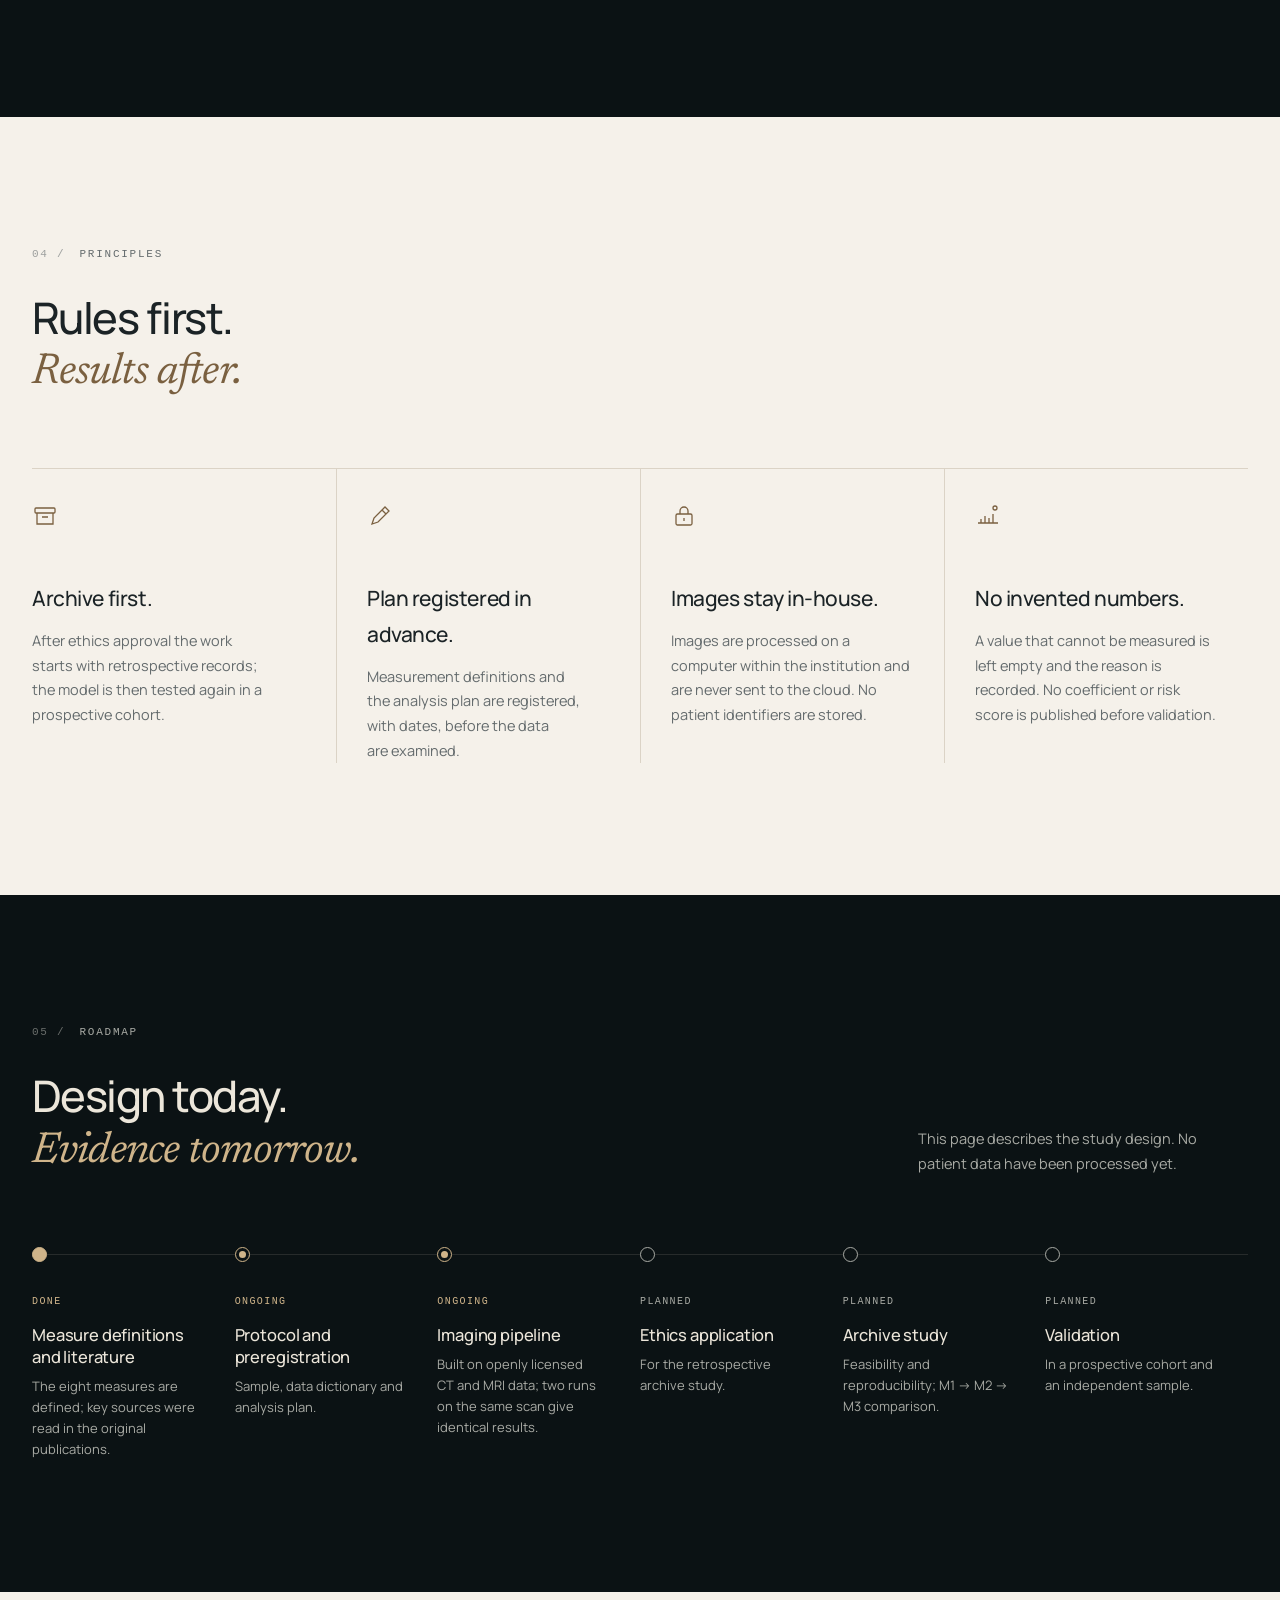
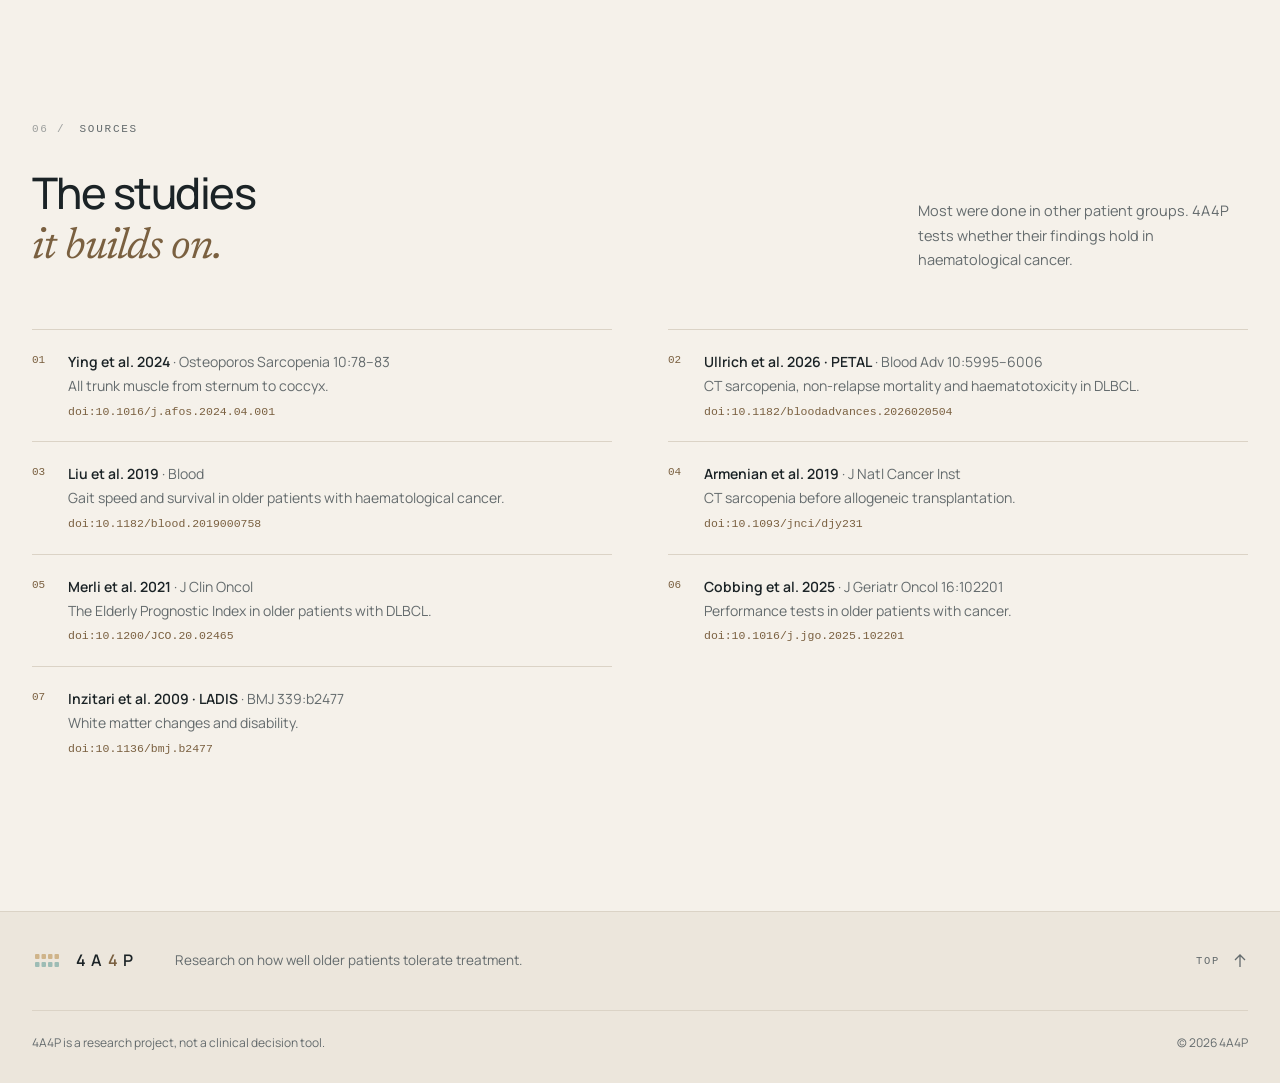
==== commit 5549e0a3: "Paragraflarda son satırda tek kelime kalmasın (text-wrap: pretty + lead'de bölünmez boşluk) Co-Autho" ====
--- a/index.html
+++ b/index.html
@@ -39,7 +39,7 @@
     <div>
       <p class="label eyebrow reveal">Geriatrik hemato-onkoloji için yeni bir ölçüm yaklaşımı</p>
       <h1 class="display reveal" style="--d:120ms">Rezervi ölçmek.<em>Tedaviden önce.</em></h1>
-      <p class="lead reveal" style="--d:260ms">Zaten çekilmiş görüntüler ve yatak başında yapılan dört kısa test, yaşlı hastanın tedaviyi ne ölçüde kaldırabileceğini önceden gösterebilir mi? 4A4P bu soruyu araştırıyor.</p>
+      <p class="lead reveal" style="--d:260ms">Zaten çekilmiş görüntüler ve yatak başında yapılan dört kısa test, yaşlı hastanın tedaviyi ne ölçüde kaldırabileceğini önceden gösterebilir mi? 4A4P bu soruyu araştırıyor.</p>
       <div class="cta reveal" style="--d:380ms">
         <a class="btn" href="#alanlar">4A4P&#x27;yi keşfedin<svg class="arrow" viewBox="0 0 16 16" fill="none" stroke="currentColor" stroke-width="1.3"><path d="M2 8h12M9 3l5 5-5 5"/></svg></a>
         <a class="link" href="#soru">Araştırma sorusu<svg class="arrow" viewBox="0 0 16 16" fill="none" stroke="currentColor" stroke-width="1.3"><path d="M4 12 12 4M5 4h7v7"/></svg></a>
--- a/assets/site.css
+++ b/assets/site.css
@@ -99,6 +99,10 @@
 .eyebrow { color: var(--on-night-2); display: flex; align-items: center; gap: 12px; margin-bottom: 30px; }
 .eyebrow::before { content: ""; width: 6px; height: 6px; border-radius: 50%; background: var(--garnet); box-shadow: 0 0 0 4px rgba(180, 81, 63, 0.18); }
 .hero h1 { font-size: clamp(46px, 5.6vw, 84px); }
+/* "Measuring reserve." TR başlıktan ~%10 uzun: masaüstünde tek satırda kalsın */
+html[lang="en"] .hero h1 { font-size: clamp(42px, 4.9vw, 68px); }
+/* Son satırda tek kelime kalmasın (Chrome/Safari yeni sürümler; eskilerde lead'deki bölünmez boşluk korur) */
+p, .lead { text-wrap: pretty; }
 .hero .lead { margin-top: 34px; max-width: 30em; color: var(--on-night-2); font-size: 16.5px; line-height: 1.75; }
 .cta { display: flex; align-items: center; gap: 30px; margin-top: 44px; flex-wrap: wrap; }
 .btn { display: inline-flex; align-items: center; gap: 30px; padding: 19px 22px 19px 26px; background: var(--on-night); color: var(--night); font-size: 14px; font-weight: 600; transition: background .3s, gap .4s var(--ease); }
